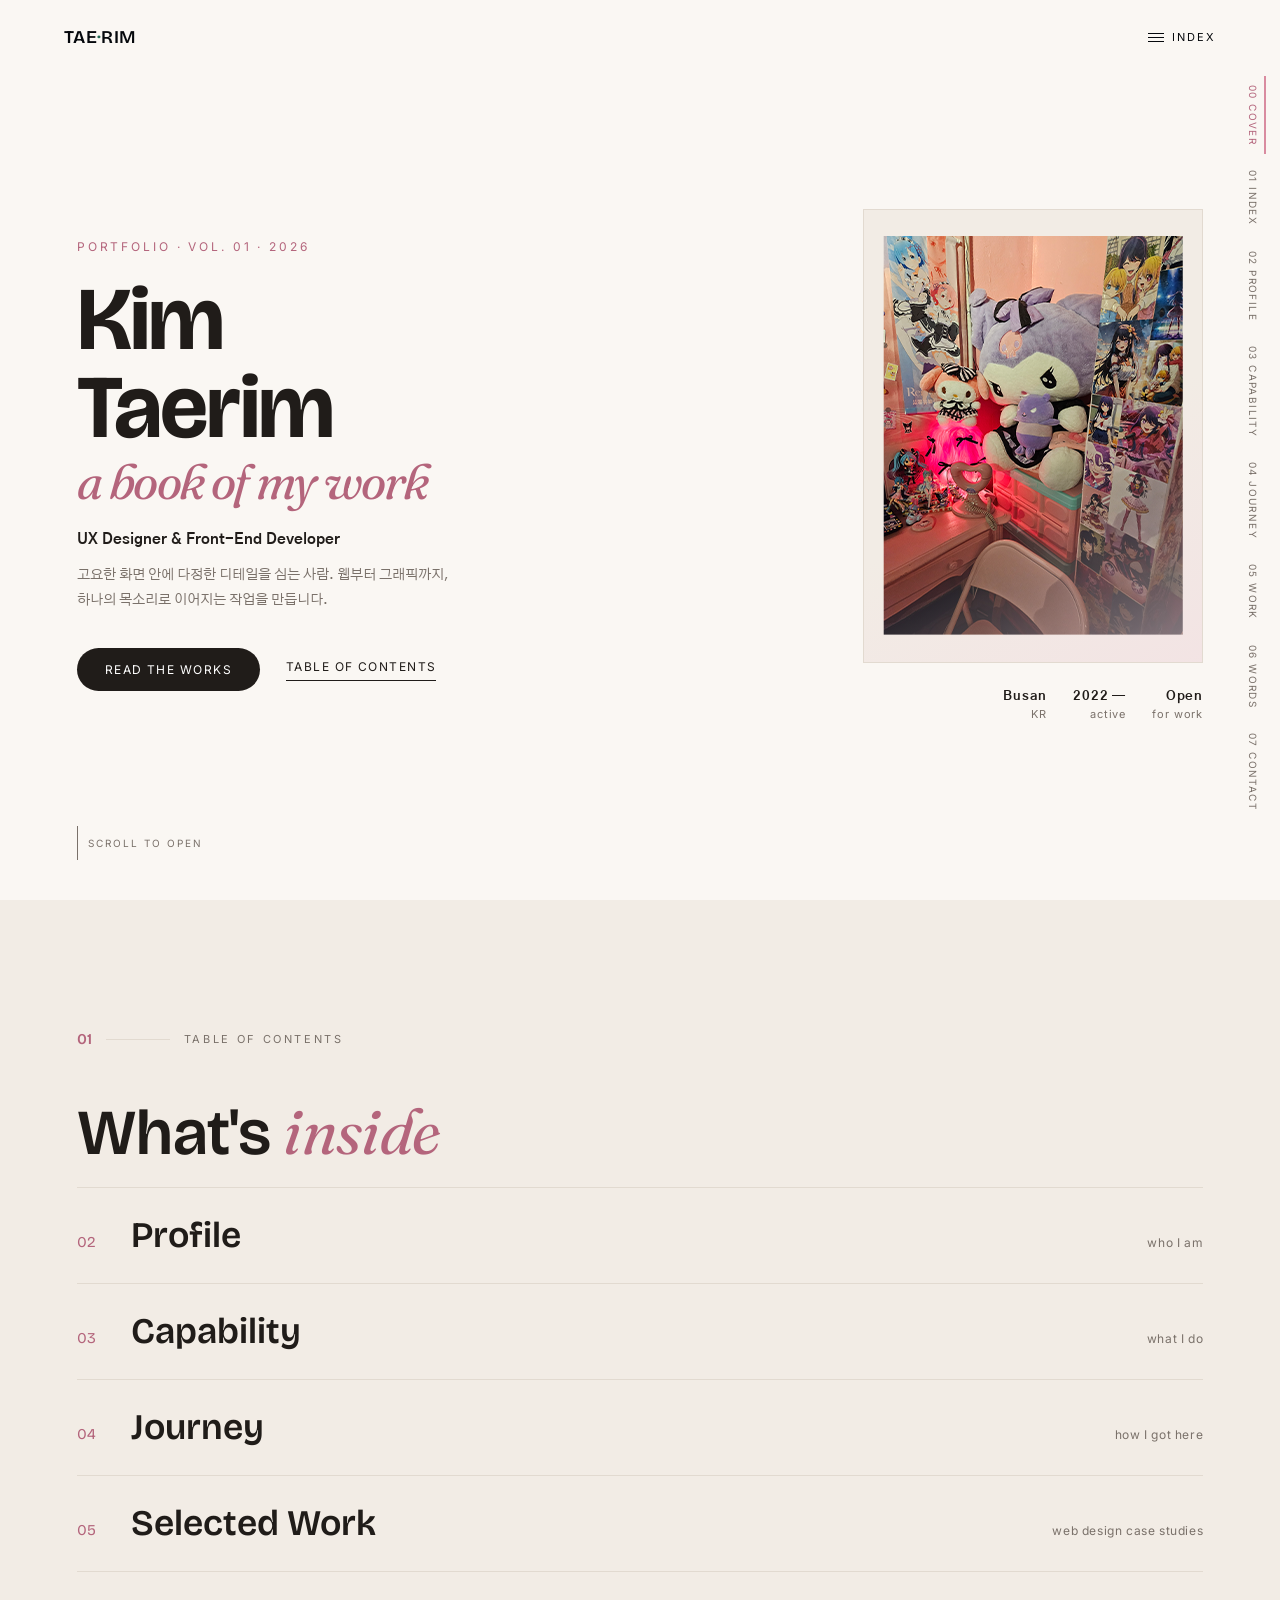
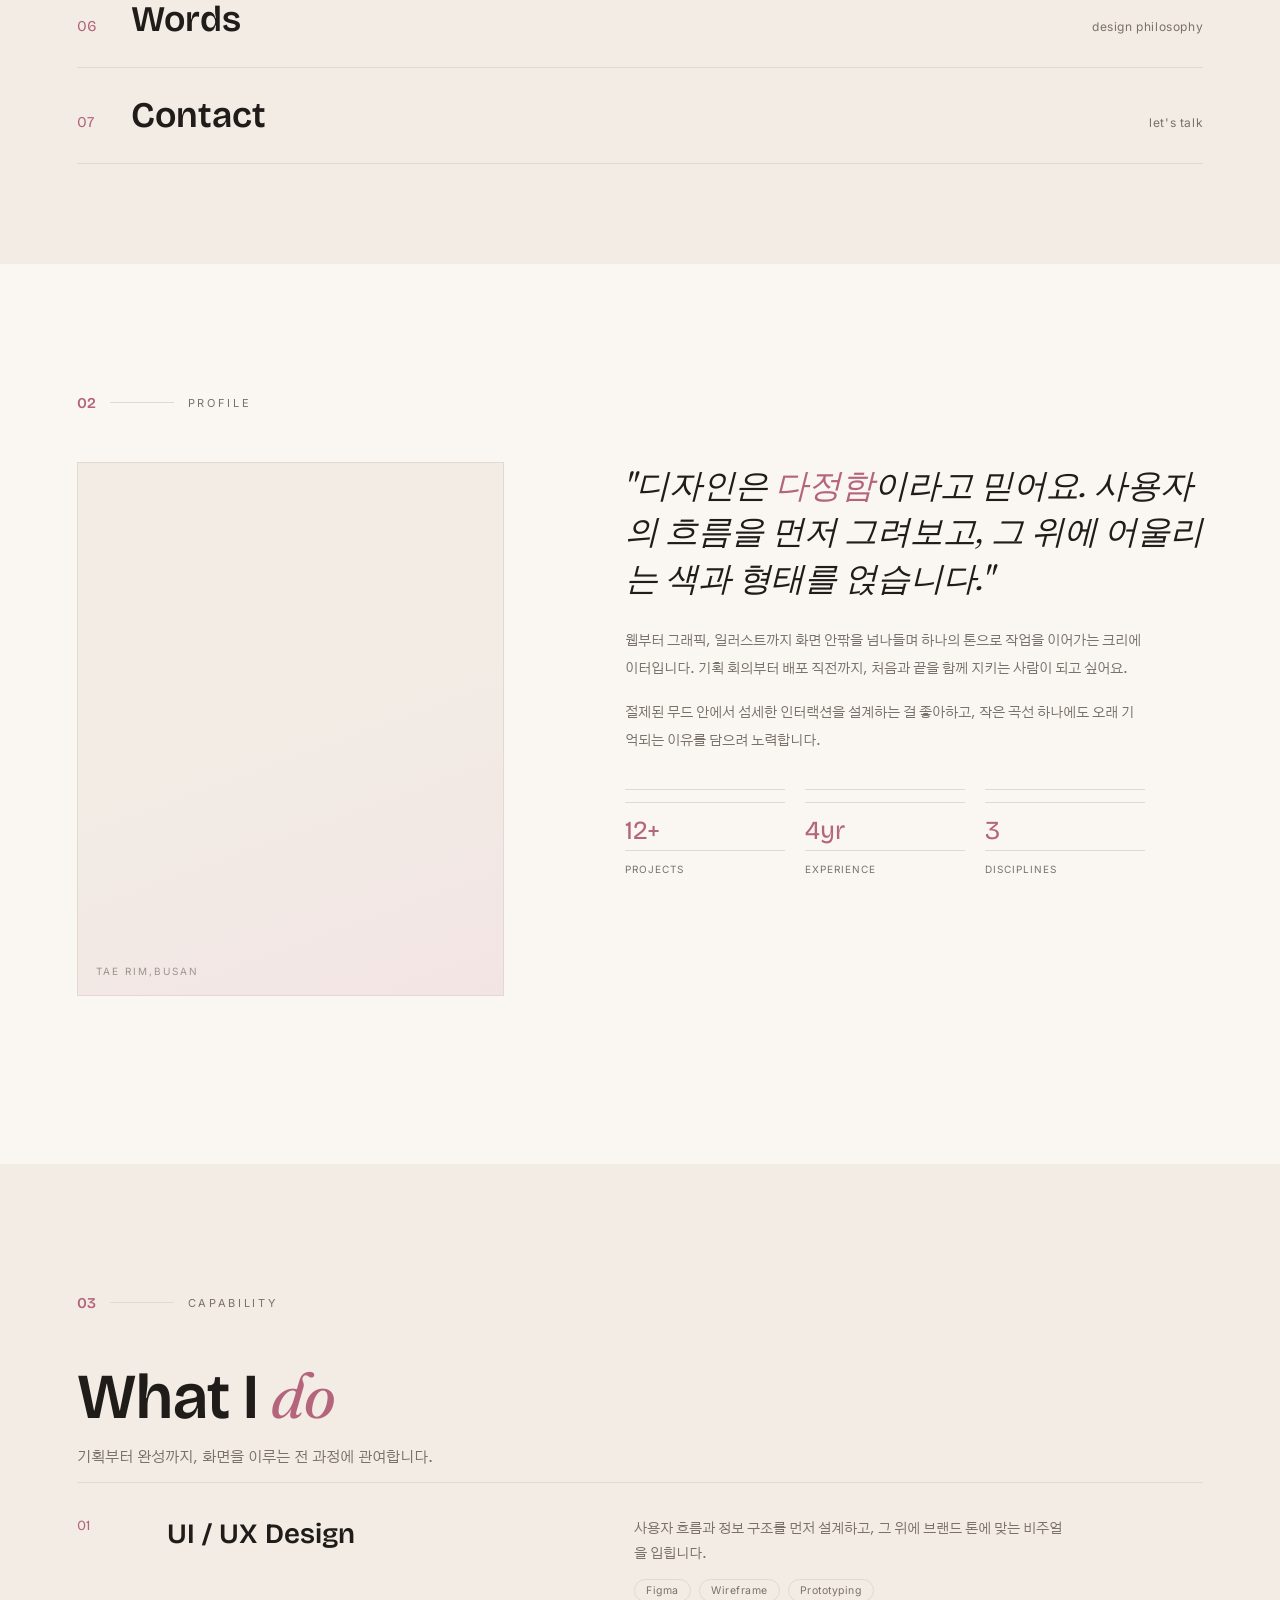
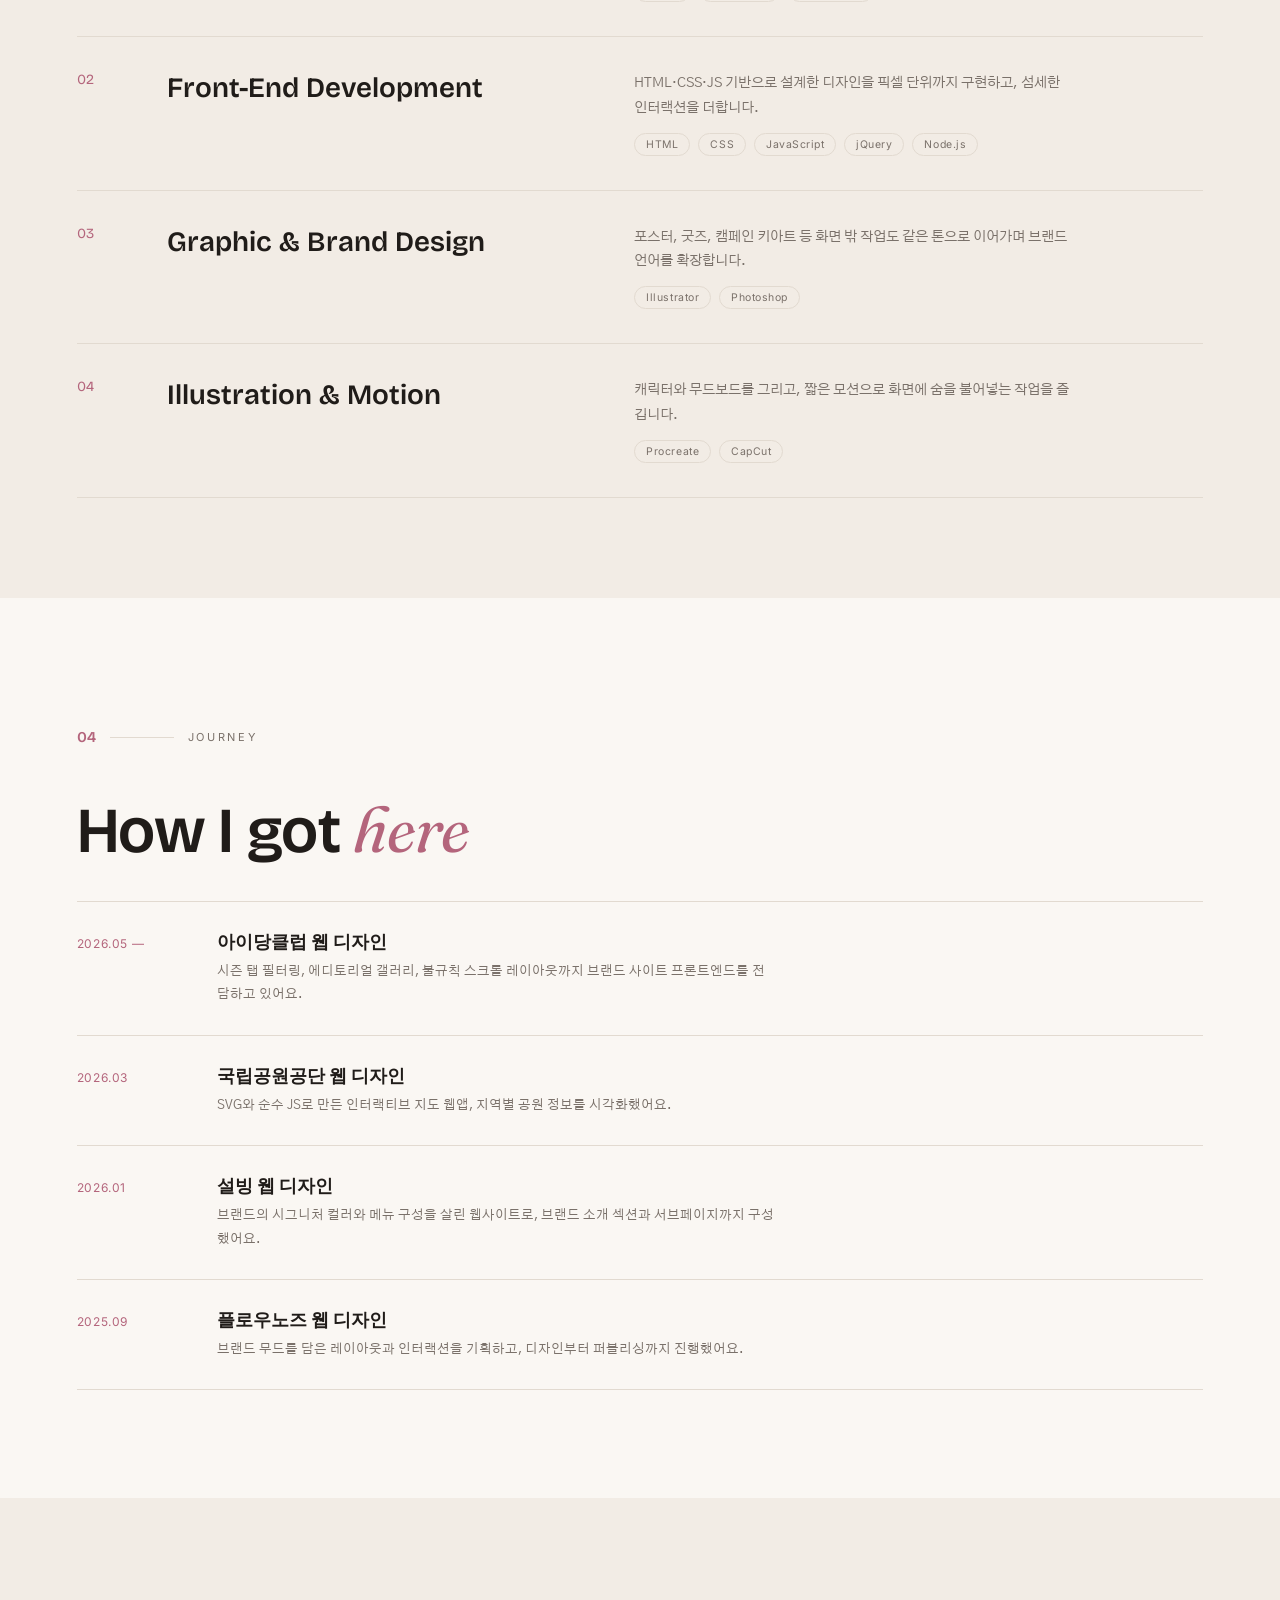
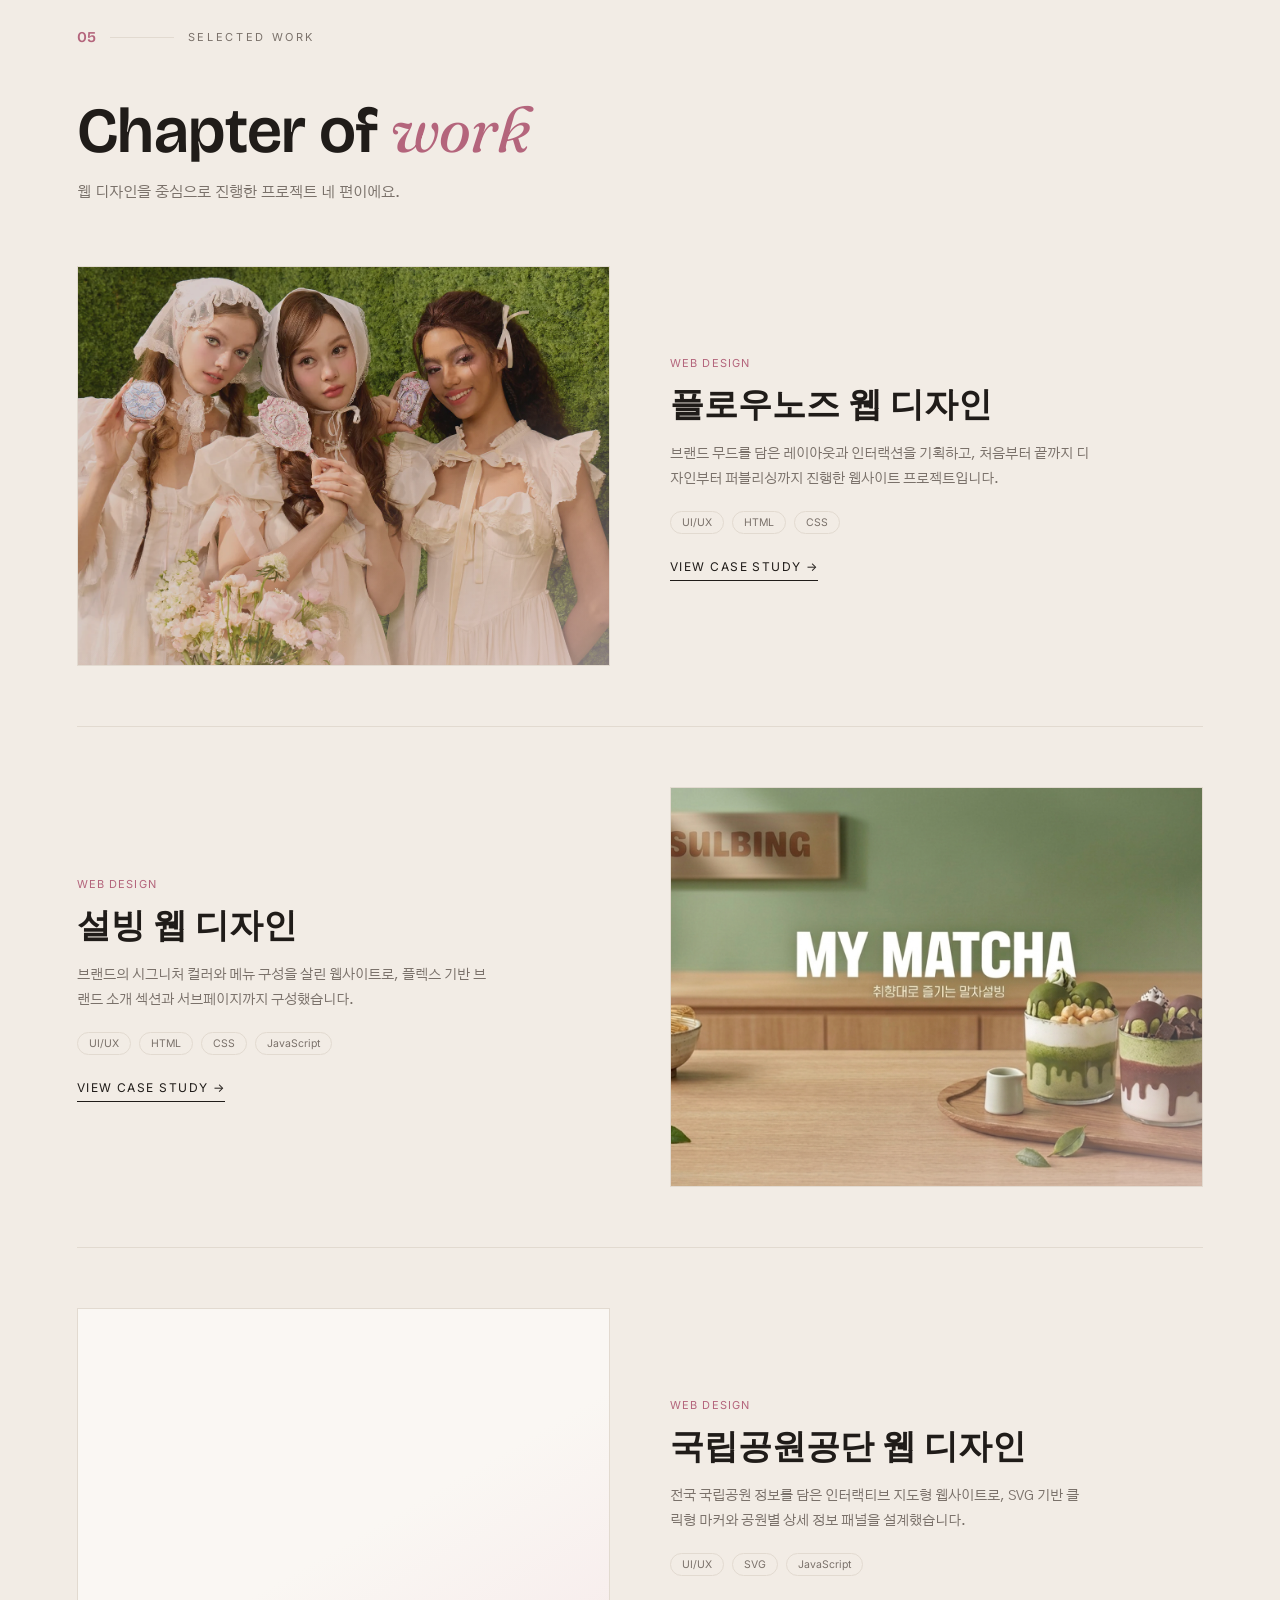
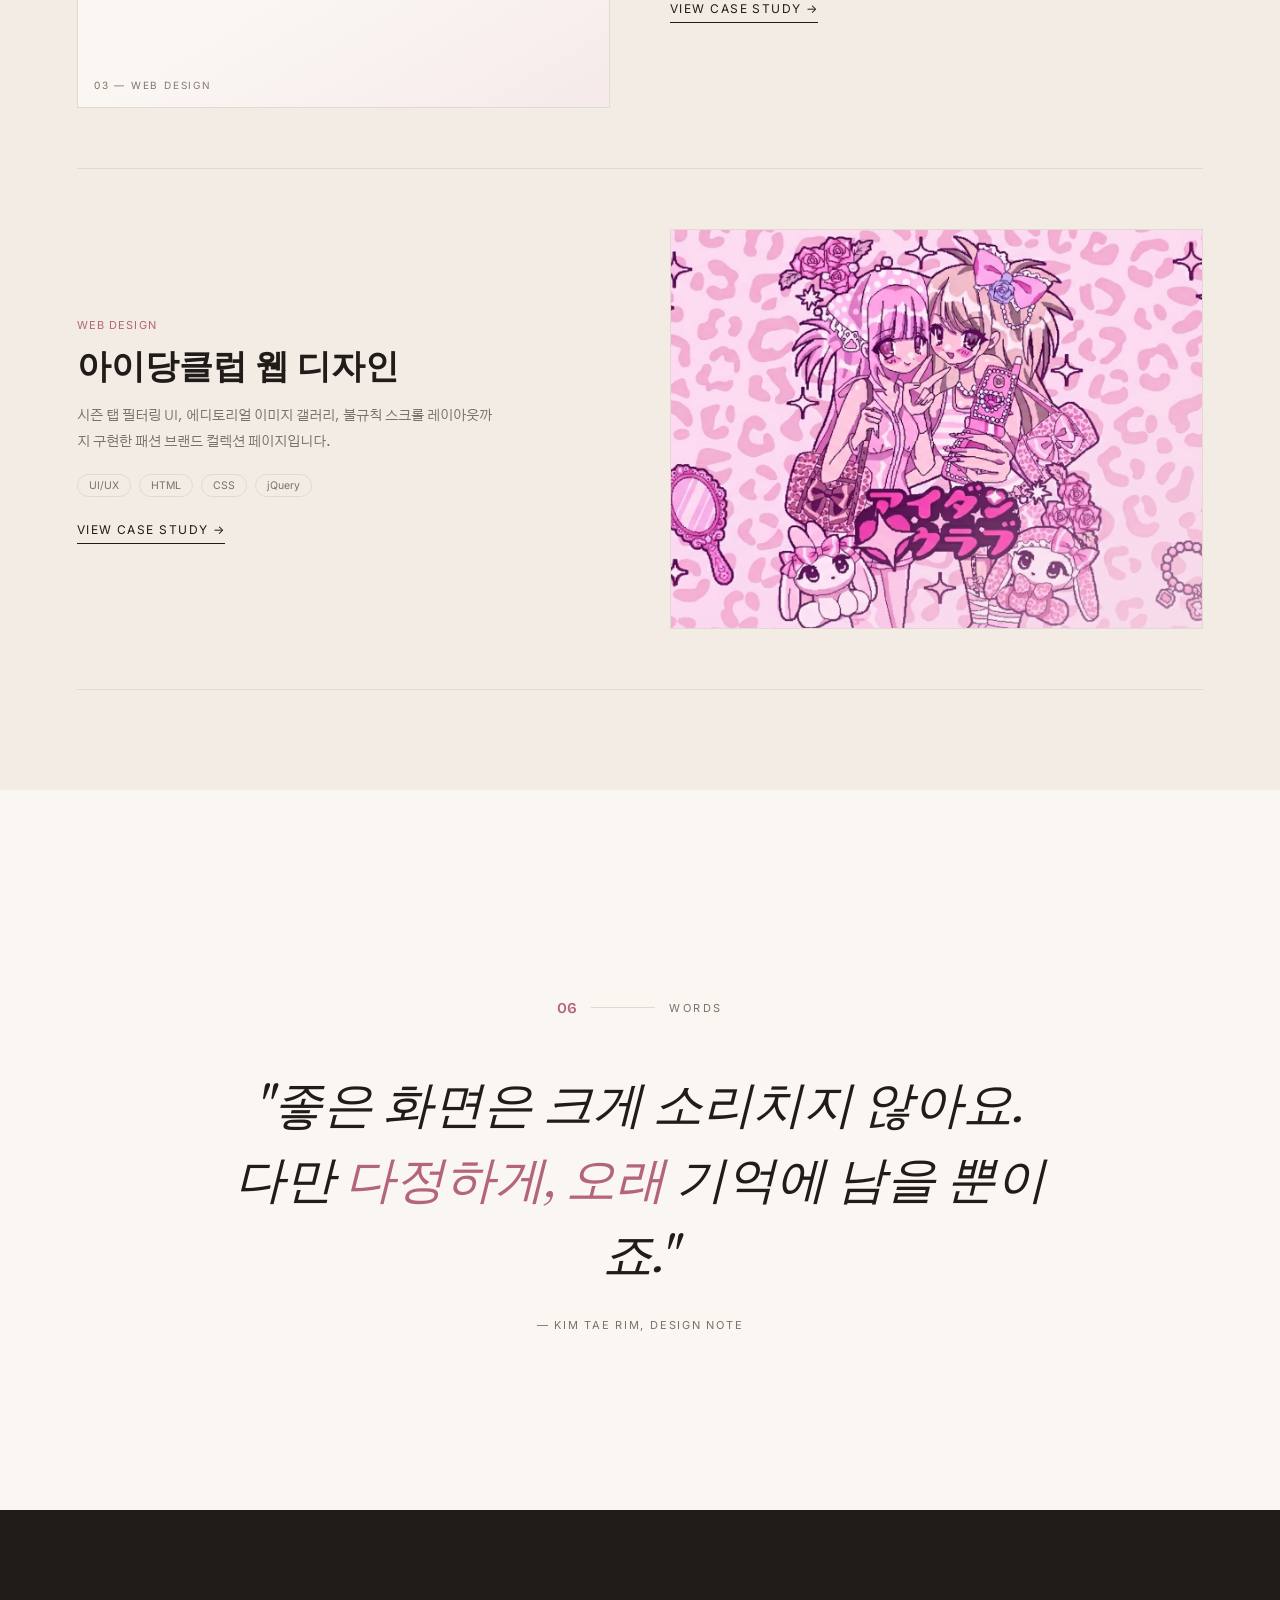
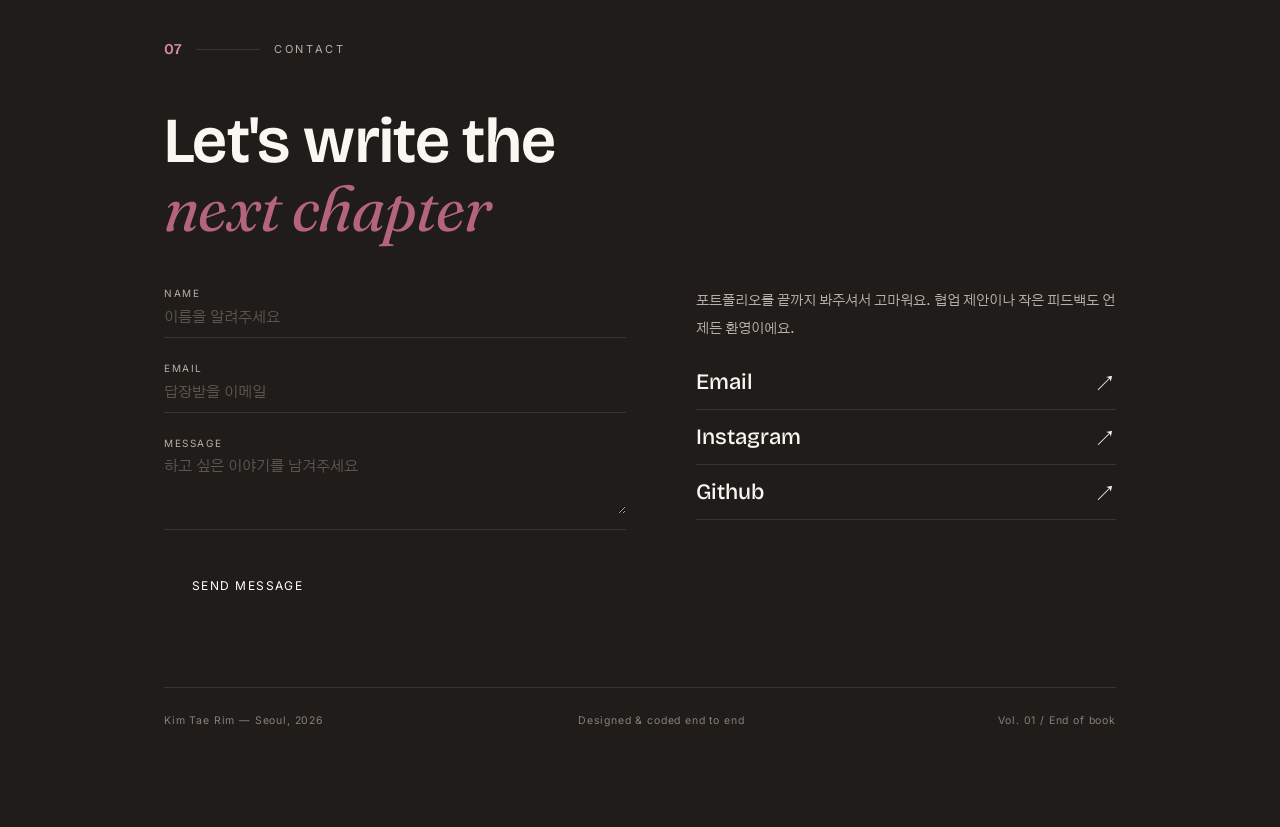
==== index.html @ dde575cf "Add files via upload" ====
<!DOCTYPE html>
<html lang="ko">
<head>
<meta charset="UTF-8">
<meta name="viewport" content="width=device-width, initial-scale=1.0">
<title>Kim Tae Rim — Portfolio</title>
<link rel="preconnect" href="https://fonts.googleapis.com">
<link rel="preconnect" href="https://fonts.gstatic.com" crossorigin>
<link href="https://fonts.googleapis.com/css2?family=Bricolage+Grotesque:opsz,wght@12..96,400;12..96,500;12..96,600;12..96,700&family=Fraunces:ital,wght@0,400;0,500;1,400;1,500&family=Gothic+A1:wght@400;500;700;800&family=Inter:wght@300;400;500;600&display=swap" rel="stylesheet">
<link rel="stylesheet" href="css/style.css">
</head>
<body>

<header>
  <div class="mark">TAE<span>·</span>RIM</div>
  <div class="menu-toggle"><span class="bars"><span></span><span></span><span></span></span>Index</div>
</header>

<ul id="rail">
  <li class="on"><a href="#cover">00 Cover</a></li>
  <li><a href="#toc">01 Index</a></li>
  <li><a href="#profile">02 Profile</a></li>
  <li><a href="#capabilities">03 Capability</a></li>
  <li><a href="#journey">04 Journey</a></li>
  <li><a href="#works">05 Work</a></li>
  <li><a href="#words">06 Words</a></li>
  <li><a href="#contact">07 Contact</a></li>
</ul>

<!-- COVER -->
<section id="cover">
  <div class="inner cover-grid">
    <div class="cover-left">
      <span class="kicker">Portfolio · Vol. 01 · 2026</span>
      <h1>Kim<br>Taerim<em>a book of my work</em></h1>
      <p class="role">UX Designer &amp; Front-End Developer</p>
      <p class="desc">고요한 화면 안에 다정한 디테일을 심는 사람. 웹부터 그래픽까지, 하나의 목소리로 이어지는 작업을 만듭니다.</p>
      <div class="cover-cta">
        <a class="btn solid" href="#works">Read the works</a>
        <a class="btn" href="#toc">Table of contents</a>
      </div>
    </div>
    <div class="spine"></div>
    <div class="cover-right">
      <div class="frame"><img src="./img/my.png" alt=""></div>
      <div class="cover-meta">
        <div><b>Busan</b>KR</div>
        <div><b>2022 —</b>active</div>
        <div><b>Open</b>for work</div>
      </div>
    </div>
  </div>
  <div class="scroll-cue"><div class="ln"></div>scroll to open</div>
</section>

<!-- TOC -->
<section id="toc">
  <div class="inner">
    <div class="chapter-label"><span class="num">01</span><span class="ln"></span><span class="txt">Table of Contents</span></div>
    <h2 class="big reveal">What's <em>inside</em></h2>
    <div class="toc-list">
      <div class="toc-row reveal" onclick="document.getElementById('profile').scrollIntoView()"><span class="tn">02</span><span class="tt">Profile</span><span class="ts">who I am</span></div>
      <div class="toc-row reveal" onclick="document.getElementById('capabilities').scrollIntoView()"><span class="tn">03</span><span class="tt">Capability</span><span class="ts">what I do</span></div>
      <div class="toc-row reveal" onclick="document.getElementById('journey').scrollIntoView()"><span class="tn">04</span><span class="tt">Journey</span><span class="ts">how I got here</span></div>
      <div class="toc-row reveal" onclick="document.getElementById('works').scrollIntoView()"><span class="tn">05</span><span class="tt">Selected Work</span><span class="ts">web design case studies</span></div>
      <div class="toc-row reveal" onclick="document.getElementById('words').scrollIntoView()"><span class="tn">06</span><span class="tt">Words</span><span class="ts">design philosophy</span></div>
      <div class="toc-row reveal" onclick="document.getElementById('contact').scrollIntoView()"><span class="tn">07</span><span class="tt">Contact</span><span class="ts">let's talk</span></div>
    </div>
  </div>
</section>

<!-- PROFILE -->
<section id="profile">
  <div class="inner">
    <div class="chapter-label"><span class="num">02</span><span class="ln"></span><span class="txt">Profile</span></div>
    <div class="profile-spread">
      <div class="profile-photo reveal-left"><span>Tae Rim,Busan</span></div>
      <div class="spine"></div>
      <div class="profile-text">
        <p class="pull reveal">"디자인은 <span>다정함</span>이라고 믿어요. 사용자의 흐름을 먼저 그려보고, 그 위에 어울리는 색과 형태를 얹습니다."</p>
        <p class="body reveal">웹부터 그래픽, 일러스트까지 화면 안팎을 넘나들며 하나의 톤으로 작업을 이어가는 크리에이터입니다. 기획 회의부터 배포 직전까지, 처음과 끝을 함께 지키는 사람이 되고 싶어요.</p>
        <p class="body reveal">절제된 무드 안에서 섬세한 인터랙션을 설계하는 걸 좋아하고, 작은 곡선 하나에도 오래 기억되는 이유를 담으려 노력합니다.</p>
        <div class="info-grid reveal">
          <div><div class="n">12+</div><div class="l">Projects</div></div>
          <div><div class="n">4yr</div><div class="l">Experience</div></div>
          <div><div class="n">3</div><div class="l">Disciplines</div></div>
        </div>
      </div>
    </div>
  </div>
</section>

<!-- CAPABILITIES -->
<section id="capabilities">
  <div class="inner">
    <div class="chapter-label"><span class="num">03</span><span class="ln"></span><span class="txt">Capability</span></div>
    <h2 class="big reveal">What I <em>do</em></h2>
    <p class="lede reveal" style="margin-top:14px;">기획부터 완성까지, 화면을 이루는 전 과정에 관여합니다.</p>
    <div class="cap-list">
      <div class="cap-row reveal">
        <span class="cn">01</span>
        <h4>UI / UX Design</h4>
        <div><p>사용자 흐름과 정보 구조를 먼저 설계하고, 그 위에 브랜드 톤에 맞는 비주얼을 입힙니다.</p>
        <div class="tools"><span>Figma</span><span>Wireframe</span><span>Prototyping</span></div></div>
      </div>
      <div class="cap-row reveal">
        <span class="cn">02</span>
        <h4>Front-End Development</h4>
        <div><p>HTML·CSS·JS 기반으로 설계한 디자인을 픽셀 단위까지 구현하고, 섬세한 인터랙션을 더합니다.</p>
        <div class="tools"><span>HTML</span><span>CSS</span><span>JavaScript</span><span>jQuery</span><span>Node.js</span></div></div>
      </div>
      <div class="cap-row reveal">
        <span class="cn">03</span>
        <h4>Graphic &amp; Brand Design</h4>
        <div><p>포스터, 굿즈, 캠페인 키아트 등 화면 밖 작업도 같은 톤으로 이어가며 브랜드 언어를 확장합니다.</p>
        <div class="tools"><span>Illustrator</span><span>Photoshop</span></div></div>
      </div>
      <div class="cap-row reveal">
        <span class="cn">04</span>
        <h4>Illustration &amp; Motion</h4>
        <div><p>캐릭터와 무드보드를 그리고, 짧은 모션으로 화면에 숨을 불어넣는 작업을 즐깁니다.</p>
        <div class="tools"><span>Procreate</span><span>CapCut</span></div></div>
      </div>
    </div>
  </div>
</section>

<!-- JOURNEY -->
<section id="journey">
  <div class="inner">
    <div class="chapter-label"><span class="num">04</span><span class="ln"></span><span class="txt">Journey</span></div>
    <h2 class="big reveal">How I got <em>here</em></h2>
    <div class="journey-list" style="margin-top:36px;">
      <div class="j-row reveal">
        <span class="jy">2026.05 —</span>
        <div><h5>아이당클럽 웹 디자인</h5><p>시즌 탭 필터링, 에디토리얼 갤러리, 불규칙 스크롤 레이아웃까지 브랜드 사이트 프론트엔드를 전담하고 있어요.</p></div>
      </div>
      <div class="j-row reveal">
        <span class="jy">2026.03</span>
        <div><h5>국립공원공단 웹 디자인</h5><p>SVG와 순수 JS로 만든 인터랙티브 지도 웹앱, 지역별 공원 정보를 시각화했어요.</p></div>
      </div>
      <div class="j-row reveal">
        <span class="jy">2026.01</span>
        <div><h5>설빙 웹 디자인</h5><p>브랜드의 시그니처 컬러와 메뉴 구성을 살린 웹사이트로, 브랜드 소개 섹션과 서브페이지까지 구성했어요.</p></div>
      </div>
      <div class="j-row reveal">
        <span class="jy">2025.09</span>
        <div><h5>플로우노즈 웹 디자인</h5><p>브랜드 무드를 담은 레이아웃과 인터랙션을 기획하고, 디자인부터 퍼블리싱까지 진행했어요.</p></div>
      </div>
    </div>
  </div>
</section>

<!-- WORKS -->
<section id="works">
  <div class="inner">
    <div class="chapter-label"><span class="num">05</span><span class="ln"></span><span class="txt">Selected Work</span></div>
    <h2 class="big reveal">Chapter of <em>work</em></h2>
    <p class="lede reveal" style="margin-top:14px;">웹 디자인을 중심으로 진행한 프로젝트 네 편이에요.</p>

    <div class="work-spread reveal" data-cat="web">
      <div class="w-visual"><img src="./img/flower.png" alt="플로우노즈 웹 디자인" style="width:100%;height:100%;object-fit:cover;display:block;"><div class="fold"></div></div>
      <div class="w-text">
        <span class="wy">Web Design</span>
        <h3>플로우노즈 웹 디자인</h3>
        <p>브랜드 무드를 담은 레이아웃과 인터랙션을 기획하고, 처음부터 끝까지 디자인부터 퍼블리싱까지 진행한 웹사이트 프로젝트입니다.</p>
        <div class="tagrow"><span>UI/UX</span><span>HTML</span><span>CSS</span></div>
        <a class="btn" href="#" onclick="return false;">View case study →</a>
      </div>
    </div>

    <div class="work-spread rev reveal" data-cat="web">
      <div class="w-visual"><img src="./img/sulbing.png" alt="설빙 웹 디자인" style="width:100%;height:100%;object-fit:cover;display:block;"><div class="fold"></div></div>
      <div class="w-text">
        <span class="wy">Web Design</span>
        <h3>설빙 웹 디자인</h3>
        <p>브랜드의 시그니처 컬러와 메뉴 구성을 살린 웹사이트로, 플렉스 기반 브랜드 소개 섹션과 서브페이지까지 구성했습니다.</p>
        <div class="tagrow"><span>UI/UX</span><span>HTML</span><span>CSS</span><span>JavaScript</span></div>
        <a class="btn" href="#" onclick="return false;">View case study →</a>
      </div>
    </div>

    <div class="work-spread reveal" data-cat="web">
      <div class="w-visual"><div class="fold"></div><span>03 — Web Design</span></div>
      <div class="w-text">
        <span class="wy">Web Design</span>
        <h3>국립공원공단 웹 디자인</h3>
        <p>전국 국립공원 정보를 담은 인터랙티브 지도형 웹사이트로, SVG 기반 클릭형 마커와 공원별 상세 정보 패널을 설계했습니다.</p>
        <div class="tagrow"><span>UI/UX</span><span>SVG</span><span>JavaScript</span></div>
        <a class="btn" href="#" onclick="return false;">View case study →</a>
      </div>
    </div>

    <div class="work-spread rev reveal" data-cat="web">
      <div class="w-visual"><img src="./img/idang.png" alt="아이당클럽 웹 디자인" style="width:100%;height:100%;object-fit:cover;display:block;"><div class="fold"></div></div>
      <div class="w-text">
        <span class="wy">Web Design</span>
        <h3>아이당클럽 웹 디자인</h3>
        <p>시즌 탭 필터링 UI, 에디토리얼 이미지 갤러리, 불규칙 스크롤 레이아웃까지 구현한 패션 브랜드 컬렉션 페이지입니다.</p>
        <div class="tagrow"><span>UI/UX</span><span>HTML</span><span>CSS</span><span>jQuery</span></div>
        <a class="btn" href="#" onclick="return false;">View case study →</a>
      </div>
    </div>
  </div>
</section>

<!-- WORDS -->
<section id="words">
  <div class="inner">
    <div class="chapter-label" style="justify-content:center;"><span class="num">06</span><span class="ln"></span><span class="txt">Words</span></div>
    <p class="quote reveal">"좋은 화면은 크게 소리치지 않아요.<br>다만 <span>다정하게, 오래</span> 기억에 남을 뿐이죠."</p>
    <p class="attrib reveal">— Kim Tae Rim, design note</p>
  </div>
</section>

<!-- CONTACT -->
<section id="contact">
  <div class="inner">
    <div class="chapter-label"><span class="num">07</span><span class="ln"></span><span class="txt">Contact</span></div>
    <h2 class="big reveal">Let's write the<br><em>next chapter</em></h2>
    <div class="contact-grid">
      <div class="contact-form reveal">
        <div class="field"><label>Name</label><input type="text" placeholder="이름을 알려주세요"></div>
        <div class="field"><label>Email</label><input type="email" placeholder="답장받을 이메일"></div>
        <div class="field"><label>Message</label><textarea rows="3" placeholder="하고 싶은 이야기를 남겨주세요"></textarea></div>
        <a class="btn solid" href="#" onclick="return false;" style="margin-top:10px;">Send message</a>
      </div>
      <div class="contact-side reveal">
        <p>포트폴리오를 끝까지 봐주셔서 고마워요. 협업 제안이나 작은 피드백도 언제든 환영이에요.</p>
        <div class="contact-links">
          <a href="mailto:hello@ksj.com">Email <span>↗</span></a>
          <a href="#" onclick="return false;">Instagram <span>↗</span></a>
          <a href="#" onclick="return false;">Github <span>↗</span></a>
        </div>
      </div>
    </div>
    <div class="colophon">
      <span>Kim Tae Rim — Seoul, 2026</span>
      <span>Designed &amp; coded end to end</span>
      <span>Vol. 01 / End of book</span>
    </div>
  </div>
</section>


<script src="js/script.js"></script>
</body>
</html>
---- css/style.css ----
:root{
    --bg:#FAF7F3;
    --page:#F2ECE5;
    --ink:#201C19;
    --ink-soft:#7A716A;
    --line:#E2DAD0;
    --rose:#D98CA0;
    --rose-deep:#B4657C;
    --rose-pale:#F3DEE3;
    --radius:4px;
    --font-display:'Bricolage Grotesque', sans-serif;
    --font-serif:'Fraunces', serif;
    --font-kr:'Gothic A1', sans-serif;
    --font-en:'Inter', sans-serif;
  }
  *{margin:0;padding:0;box-sizing:border-box;}
  html{scroll-behavior:smooth;}
  body{font-family:var(--font-kr); background:var(--bg); color:var(--ink); overflow-x:hidden;}
  ul,li{list-style:none;}
  a{text-decoration:none;color:inherit;}
  ::selection{background:var(--rose-pale); color:var(--rose-deep);}
  ::-webkit-scrollbar{width:7px;}
  ::-webkit-scrollbar-track{background:var(--bg);}
  ::-webkit-scrollbar-thumb{background:var(--rose); border-radius:10px;}

  /* --- header --- */
  header{
    position:fixed; top:0; left:0; width:100%; z-index:600;
    display:flex; align-items:center; justify-content:space-between;
    padding:26px 5%; mix-blend-mode:difference;
  }
  .mark{font-family:var(--font-display); font-weight:600; font-size:18px; color:#fff; letter-spacing:.02em;}
  .mark span{color:var(--rose);}
  .menu-toggle{
    font-family:var(--font-en); font-size:11px; letter-spacing:.18em; text-transform:uppercase; color:#fff;
    display:flex; align-items:center; gap:8px; cursor:pointer;
  }
  .menu-toggle .bars{display:flex; flex-direction:column; gap:3px;}
  .menu-toggle .bars span{width:16px; height:1px; background:#fff;}

  /* --- chapter rail --- */
  #rail{
    position:fixed; right:0; top:0; height:100vh; z-index:550;
    display:flex; flex-direction:column; align-items:center; justify-content:center; gap:2px;
    padding-right:14px;
  }
  #rail a{
    writing-mode:vertical-rl; font-family:var(--font-en); font-size:10px; letter-spacing:.14em;
    text-transform:uppercase; color:var(--ink-soft); padding:9px 5px; border-right:2px solid transparent;
    transition:.3s;
  }
  #rail li.on a{color:var(--rose-deep); border-right-color:var(--rose);}
  #rail a:hover{color:var(--rose-deep);}

  @media(max-width:900px){ #rail{display:none;} header{mix-blend-mode:normal; background:var(--bg); border-bottom:1px solid var(--line);} .mark{color:var(--ink);} .menu-toggle{color:var(--ink);} .menu-toggle .bars span{background:var(--ink);} }

  /* --- section shell --- */
  section{position:relative; width:100%; min-height:100vh; padding:130px 6% 100px;}
  .inner{max-width:1240px; margin:0 auto; position:relative;}
  .chapter-label{
    display:flex; align-items:center; gap:14px; margin-bottom:50px;
  }
  .chapter-label .num{font-family:var(--font-display); font-size:15px; color:var(--rose-deep); font-weight:600;}
  .chapter-label .ln{flex:1; max-width:64px; height:1px; background:var(--line);}
  .chapter-label .txt{font-family:var(--font-en); font-size:11px; letter-spacing:.24em; text-transform:uppercase; color:var(--ink-soft);}
  .pagefoot{
    position:absolute; bottom:36px; left:0; width:100%; text-align:center;
    font-family:var(--font-en); font-size:10px; letter-spacing:.3em; color:var(--ink-soft); text-transform:uppercase;
  }

  h2.big{font-family:var(--font-display); font-weight:600; font-size:clamp(38px,5vw,68px); line-height:1.04; letter-spacing:-.01em;}
  h2.big em{font-family:var(--font-serif); font-style:italic; font-weight:400; color:var(--rose-deep);}
  p.lede{font-family:var(--font-kr); font-size:14.5px; line-height:1.9; color:var(--ink-soft); max-width:460px;}

  .btn{
    font-family:var(--font-en); font-size:12px; letter-spacing:.12em; text-transform:uppercase;
    display:inline-flex; align-items:center; gap:10px; padding-bottom:6px; border-bottom:1px solid var(--ink);
    transition:.3s;
  }
  .btn:hover{border-color:var(--rose); color:var(--rose-deep); gap:16px;}
  .btn.solid{
    border:none; background:var(--ink); color:#fff; padding:14px 28px; border-radius:100px;
  }
  .btn.solid:hover{background:var(--rose-deep); color:#fff; gap:10px;}

  .reveal{opacity:0; transform:translateY(30px); transition:opacity .9s cubic-bezier(.2,.7,.2,1), transform .9s cubic-bezier(.2,.7,.2,1);}
  .reveal.show{opacity:1; transform:translateY(0);}
  .reveal-left{opacity:0; transform:translateX(-24px);}
  .reveal-left.show{opacity:1; transform:translateX(0); transition:opacity .9s ease, transform .9s ease;}

  /* --- COVER --- */
  #cover{display:flex; align-items:center; background:var(--bg);}
  .cover-grid{display:grid; grid-template-columns:1fr 1px 1fr; gap:60px; align-items:center; width:100%;}
  .spine{height:70%; background:var(--line); justify-self:center; align-self:center;}
  .cover-left{padding-right:20px;}
  .cover-left .kicker{font-family:var(--font-en); font-size:12px; letter-spacing:.24em; text-transform:uppercase; color:var(--rose-deep); margin-bottom:22px; display:block;}
  .cover-left h1{font-family:var(--font-display); font-weight:700; font-size:clamp(52px,7vw,104px); line-height:.98; letter-spacing:-.02em;}
  .cover-left h1 em{font-family:var(--font-serif); font-style:italic; font-weight:400; color:var(--rose-deep); display:block; font-size:.55em; margin-top:6px;}
  .cover-left .role{font-family:var(--font-kr); font-weight:700; font-size:15px; margin-top:24px; color:var(--ink);}
  .cover-left .desc{margin-top:14px; font-size:13.5px; line-height:1.9; color:var(--ink-soft); max-width:380px;}
  .cover-cta{margin-top:34px; display:flex; align-items:center; gap:26px;}

  .cover-right{display:flex; flex-direction:column; gap:26px; align-items:flex-end; text-align:right;}
  .cover-right .frame{
    width:100%; max-width:340px; aspect-ratio:3/4; background:var(--page); border:1px solid var(--line);
    display:flex; align-items:center; justify-content:center; position:relative; overflow:hidden;
  }
  .cover-right .frame::before{content:''; position:absolute; inset:0; background:linear-gradient(150deg, transparent 55%, var(--rose-pale) 130%);}
  .cover-right .frame span{font-family:var(--font-serif); font-style:italic; font-size:20px; color:var(--ink-soft); position:relative;}
  .cover-meta{display:flex; gap:26px; font-family:var(--font-en); font-size:11px; letter-spacing:.08em; color:var(--ink-soft);}
  .cover-meta b{color:var(--ink); display:block; font-family:var(--font-kr); font-size:13px; margin-bottom:2px;}
  .scroll-cue{position:absolute; left:6%; bottom:40px; display:flex; align-items:center; gap:10px; font-family:var(--font-en); font-size:10px; letter-spacing:.2em; text-transform:uppercase; color:var(--ink-soft);}
  .scroll-cue .ln{width:1px; height:34px; background:var(--ink-soft); animation:pulse 2s infinite;}
  @keyframes pulse{0%,100%{opacity:.3;} 50%{opacity:1;}}

  /* --- INDEX / TOC --- */
  #toc{background:var(--page);}
  .toc-list{margin-top:20px;}
  .toc-row{
    display:flex; align-items:baseline; gap:18px; padding:26px 0; border-bottom:1px solid var(--line);
    cursor:pointer; transition:.3s;
  }
  .toc-row:first-child{border-top:1px solid var(--line);}
  .toc-row .tn{font-family:var(--font-display); font-size:15px; color:var(--rose-deep); width:36px; flex:none;}
  .toc-row .tt{font-family:var(--font-display); font-weight:600; font-size:clamp(22px,3vw,36px); flex:1; transition:.3s;}
  .toc-row .ts{font-family:var(--font-en); font-size:12px; color:var(--ink-soft); letter-spacing:.05em;}
  .toc-row:hover .tt{color:var(--rose-deep); transform:translateX(10px);}
  .toc-row:hover{border-color:var(--rose);}

  /* --- PROFILE --- */
  #profile{background:var(--bg);}
  .profile-spread{display:grid; grid-template-columns:0.85fr 1px 1.15fr; gap:60px; align-items:start;}
  .profile-photo{
    aspect-ratio:4/5; background:var(--page); border:1px solid var(--line); position:relative; overflow:hidden;
  }
  .profile-photo::after{content:''; position:absolute; inset:0; background:linear-gradient(160deg, transparent 50%, var(--rose-pale) 140%);}
  .profile-photo span{position:absolute; bottom:18px; left:18px; font-family:var(--font-en); font-size:10px; letter-spacing:.2em; text-transform:uppercase; color:var(--ink-soft);}
  .profile-text .pull{font-family:var(--font-serif); font-style:italic; font-size:clamp(24px,2.6vw,34px); line-height:1.4; color:var(--ink); margin-bottom:26px;}
  .profile-text .pull span{color:var(--rose-deep);}
  .profile-text p.body{font-size:14px; line-height:2; color:var(--ink-soft); margin-bottom:16px; max-width:520px;}
  .info-grid{display:grid; grid-template-columns:repeat(3,1fr); gap:20px; margin-top:34px; max-width:520px;}
  .info-grid div{border-top:1px solid var(--line); padding-top:12px;}
  .info-grid .n{font-family:var(--font-display); font-size:26px; color:var(--rose-deep);}
  .info-grid .l{font-family:var(--font-en); font-size:10px; letter-spacing:.1em; text-transform:uppercase; color:var(--ink-soft); margin-top:4px;}

  /* --- CAPABILITIES --- */
  #capabilities{background:var(--page);}
  .cap-list{margin-top:10px;}
  .cap-row{
    display:grid; grid-template-columns:60px 1fr 1.3fr; gap:30px; padding:34px 0; border-bottom:1px solid var(--line);
    align-items:start;
  }
  .cap-row:first-child{border-top:1px solid var(--line);}
  .cap-row .cn{font-family:var(--font-display); font-size:14px; color:var(--rose-deep);}
  .cap-row h4{font-family:var(--font-display); font-weight:600; font-size:clamp(20px,2.4vw,28px);}
  .cap-row p{font-size:13.5px; line-height:1.85; color:var(--ink-soft); max-width:440px;}
  .cap-row .tools{display:flex; flex-wrap:wrap; gap:8px; margin-top:12px;}
  .cap-row .tools span{font-family:var(--font-en); font-size:10.5px; letter-spacing:.05em; color:var(--ink-soft); border:1px solid var(--line); border-radius:100px; padding:4px 11px;}

  /* --- JOURNEY --- */
  #journey{background:var(--bg);}
  .journey-list{margin-top:10px; position:relative;}
  .j-row{display:grid; grid-template-columns:110px 1fr; gap:30px; padding:28px 0; border-bottom:1px solid var(--line); align-items:baseline;}
  .j-row:first-child{border-top:1px solid var(--line);}
  .j-row .jy{font-family:var(--font-en); font-size:12px; letter-spacing:.05em; color:var(--rose-deep);}
  .j-row h5{font-family:var(--font-display); font-weight:600; font-size:18px; margin-bottom:6px;}
  .j-row p{font-size:13px; line-height:1.8; color:var(--ink-soft); max-width:560px;}

  /* --- WORKS --- */
  #works{background:var(--page);}
  .filter-row{display:flex; gap:26px; margin:6px 0 50px; flex-wrap:wrap;}
  .filter-row button{
    font-family:var(--font-en); font-size:11.5px; letter-spacing:.14em; text-transform:uppercase; color:var(--ink-soft);
    background:none; border:none; cursor:pointer; padding-bottom:6px; border-bottom:1px solid transparent; transition:.25s;
  }
  .filter-row button.active, .filter-row button:hover{color:var(--ink); border-color:var(--rose);}

  .work-spread{display:grid; grid-template-columns:1fr 1fr; gap:60px; align-items:center; padding:60px 0; border-bottom:1px solid var(--line);}
  .work-spread:first-of-type{border-top:1px solid var(--line);}
  .work-spread.rev .w-visual{order:2;}
  .work-spread.rev .w-text{order:1;}
  .w-visual{position:relative; aspect-ratio:4/3; background:var(--bg); border:1px solid var(--line); overflow:hidden;}
  .w-visual::after{content:''; position:absolute; inset:0; background:linear-gradient(150deg, transparent 55%, var(--rose-pale) 140%); transition:.4s;}
  .w-visual .fold{position:absolute; top:0; right:0; width:0; height:0; border-style:solid; border-width:0 0 0 0; border-color:transparent transparent var(--rose) transparent; transition:.35s;}
  .work-spread:hover .fold{border-width:0 34px 34px 0;}
  .w-visual span{position:absolute; bottom:16px; left:16px; font-family:var(--font-en); font-size:10px; letter-spacing:.18em; text-transform:uppercase; color:var(--ink-soft);}
  .w-text .wy{font-family:var(--font-en); font-size:11px; letter-spacing:.1em; color:var(--rose-deep); text-transform:uppercase;}
  .w-text h3{font-family:var(--font-display); font-weight:600; font-size:clamp(24px,2.8vw,34px); margin:10px 0 14px;}
  .w-text p{font-size:13.5px; line-height:1.9; color:var(--ink-soft); max-width:420px; margin-bottom:18px;}
  .w-text .tagrow{display:flex; flex-wrap:wrap; gap:8px; margin-bottom:22px;}
  .w-text .tagrow span{font-family:var(--font-en); font-size:10.5px; color:var(--ink-soft); border:1px solid var(--line); border-radius:100px; padding:4px 11px;}
  .work-spread[data-cat]{transition:.5s;}
  .work-spread.hidden{display:none;}

  /* --- WORDS / PHILOSOPHY --- */
  #words{background:var(--bg); display:flex; align-items:center; justify-content:center; text-align:center; min-height:80vh;}
  #words .quote{font-family:var(--font-serif); font-style:italic; font-size:clamp(28px,4vw,50px); line-height:1.5; max-width:820px; color:var(--ink);}
  #words .quote span{color:var(--rose-deep);}
  #words .attrib{margin-top:26px; font-family:var(--font-en); font-size:11px; letter-spacing:.16em; text-transform:uppercase; color:var(--ink-soft);}

  /* --- CONTACT --- */
  #contact{background:var(--ink); color:var(--bg); min-height:90vh; display:flex; flex-direction:column; justify-content:center;}
  #contact .chapter-label .txt{color:#B8AFA8;}
  #contact .chapter-label .ln{background:#3A342F;}
  #contact .chapter-label .num{color:var(--rose);}
  #contact h2.big{color:var(--bg);}
  .contact-grid{display:grid; grid-template-columns:1.1fr 1fr; gap:70px; align-items:start; margin-top:44px;}
  .contact-form .field{margin-bottom:24px; border-bottom:1px solid #3A342F; padding-bottom:10px;}
  .contact-form .field label{font-family:var(--font-en); font-size:10px; letter-spacing:.16em; text-transform:uppercase; color:#B8AFA8; display:block; margin-bottom:8px;}
  .contact-form input, .contact-form textarea{
    width:100%; background:transparent; border:none; color:var(--bg); font-family:var(--font-kr); font-size:15px;
  }
  .contact-form input::placeholder, .contact-form textarea::placeholder{color:#5C554F;}
  .contact-form input:focus, .contact-form textarea:focus{outline:none;}
  .contact-side p{font-size:14px; line-height:2; color:#B8AFA8; margin-bottom:26px; max-width:420px;}
  .contact-links{display:flex; flex-direction:column; gap:14px;}
  .contact-links a{font-family:var(--font-display); font-size:22px; font-weight:500; color:var(--bg); border-bottom:1px solid #3A342F; padding-bottom:10px; display:inline-flex; justify-content:space-between; transition:.3s;}
  .contact-links a:hover{color:var(--rose); border-color:var(--rose);}
  .colophon{
    margin-top:80px; padding-top:26px; border-top:1px solid #3A342F; display:flex; justify-content:space-between; flex-wrap:wrap; gap:10px;
    font-family:var(--font-en); font-size:10.5px; letter-spacing:.08em; color:#8A8178;
  }

  @media(max-width:900px){
    .cover-grid, .profile-spread, .work-spread, .contact-grid{grid-template-columns:1fr;}
    .spine{display:none;}
    .cover-right{align-items:flex-start; text-align:left;}
    .work-spread.rev .w-visual, .work-spread.rev .w-text{order:0;}
    .cap-row{grid-template-columns:1fr;}
    .info-grid{grid-template-columns:repeat(3,1fr);}
    section{padding:110px 6% 80px;}
  }
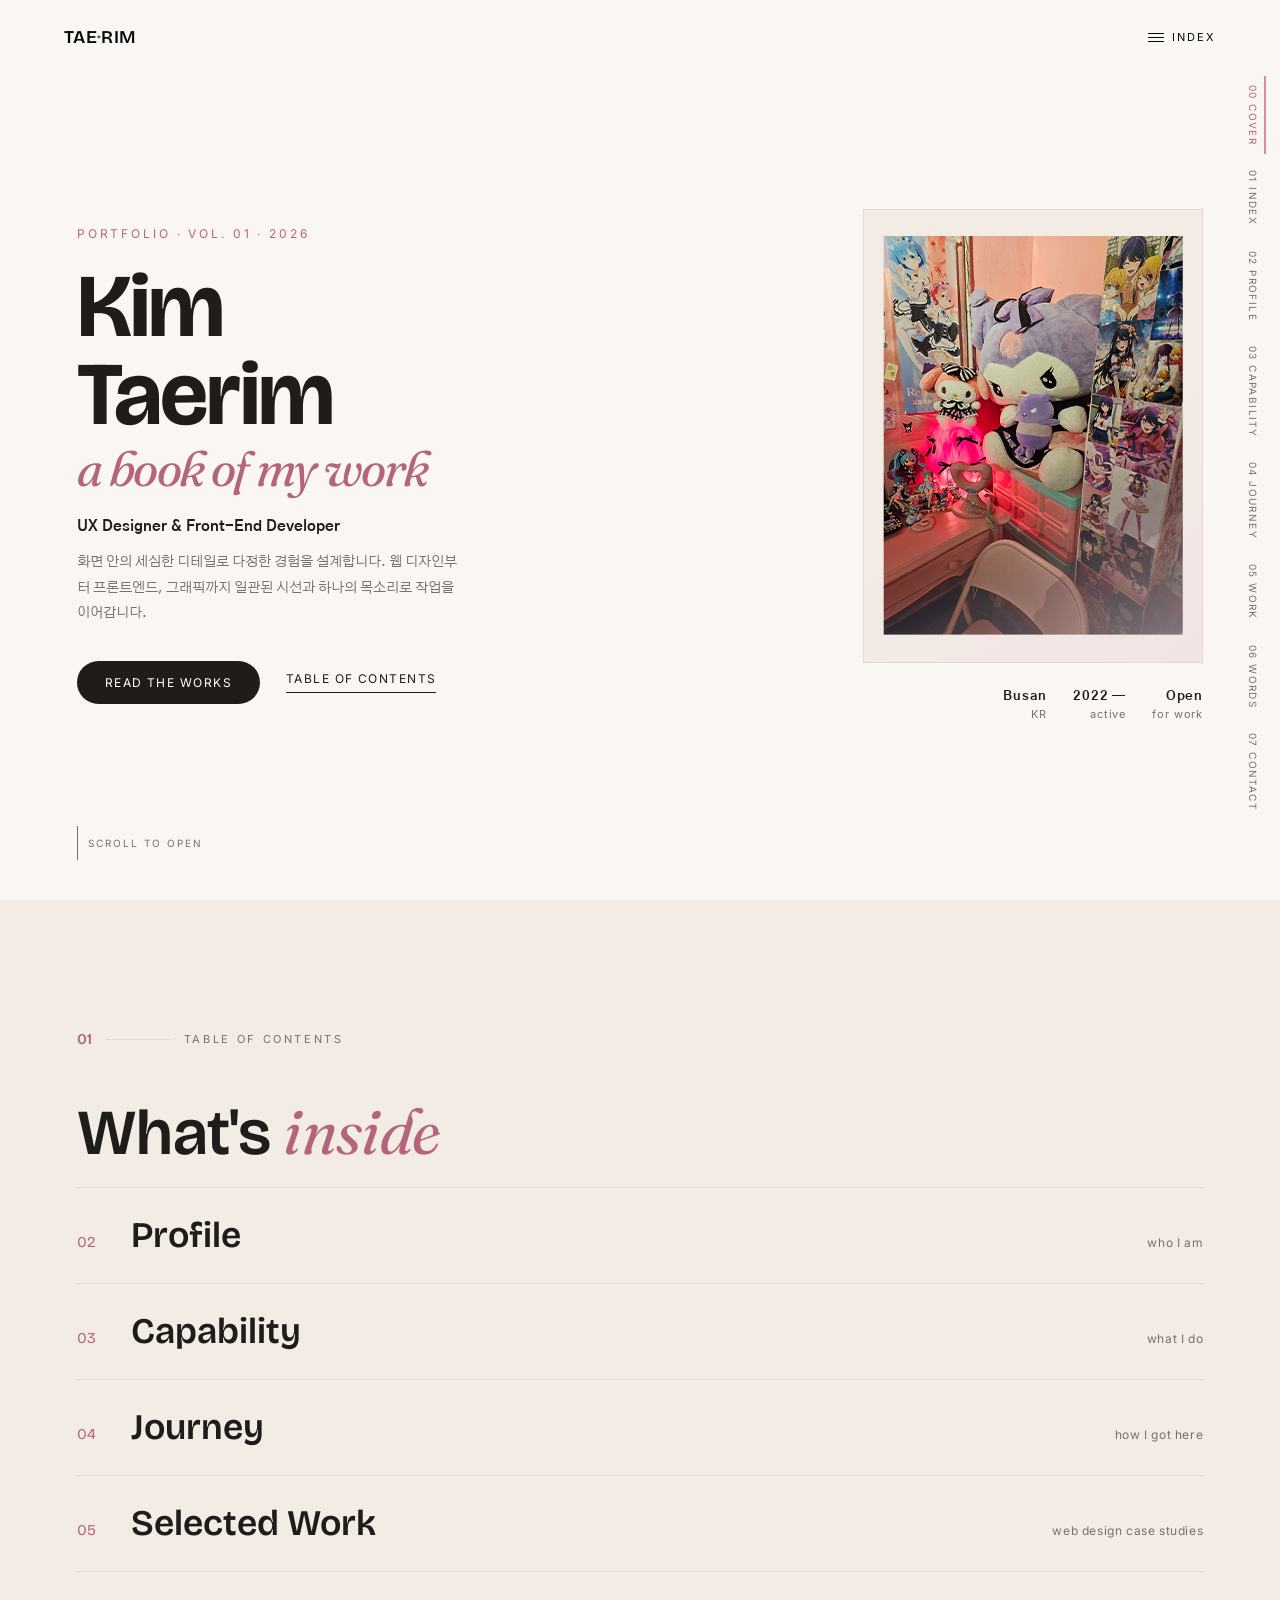
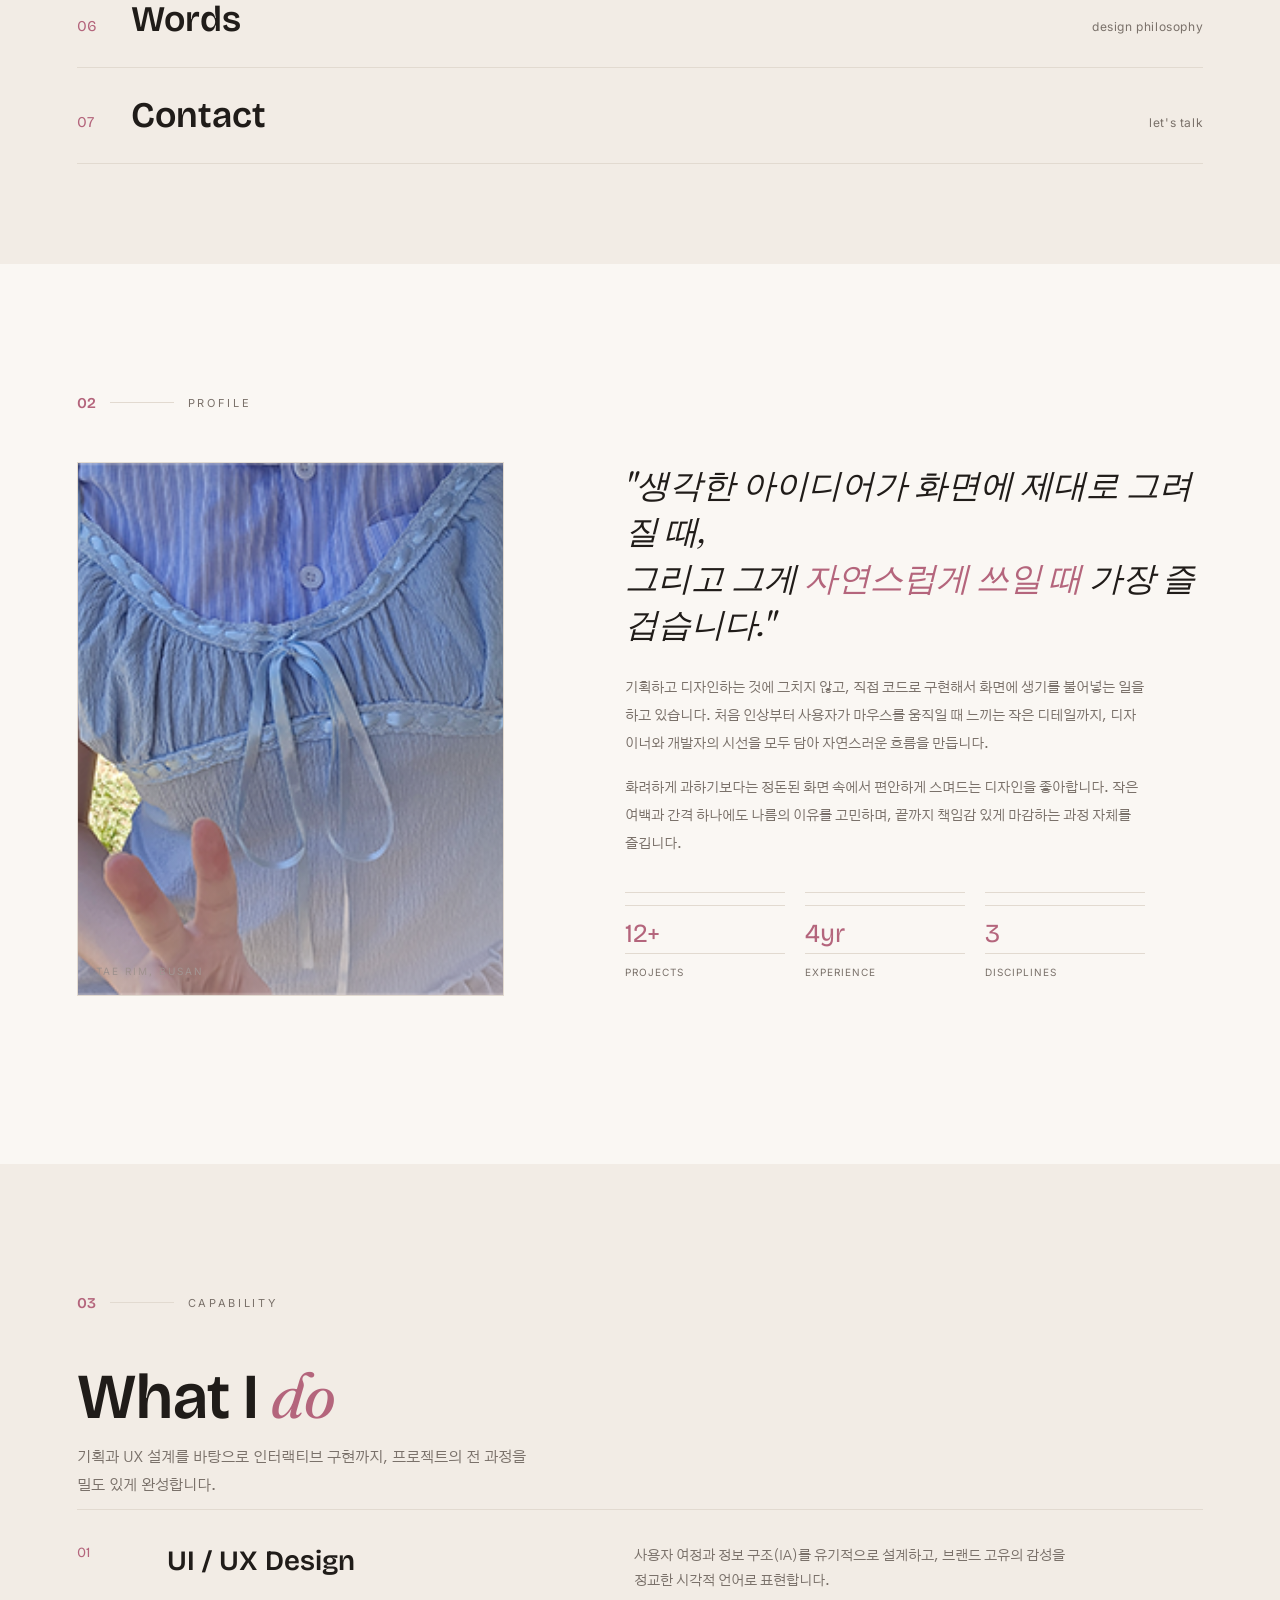
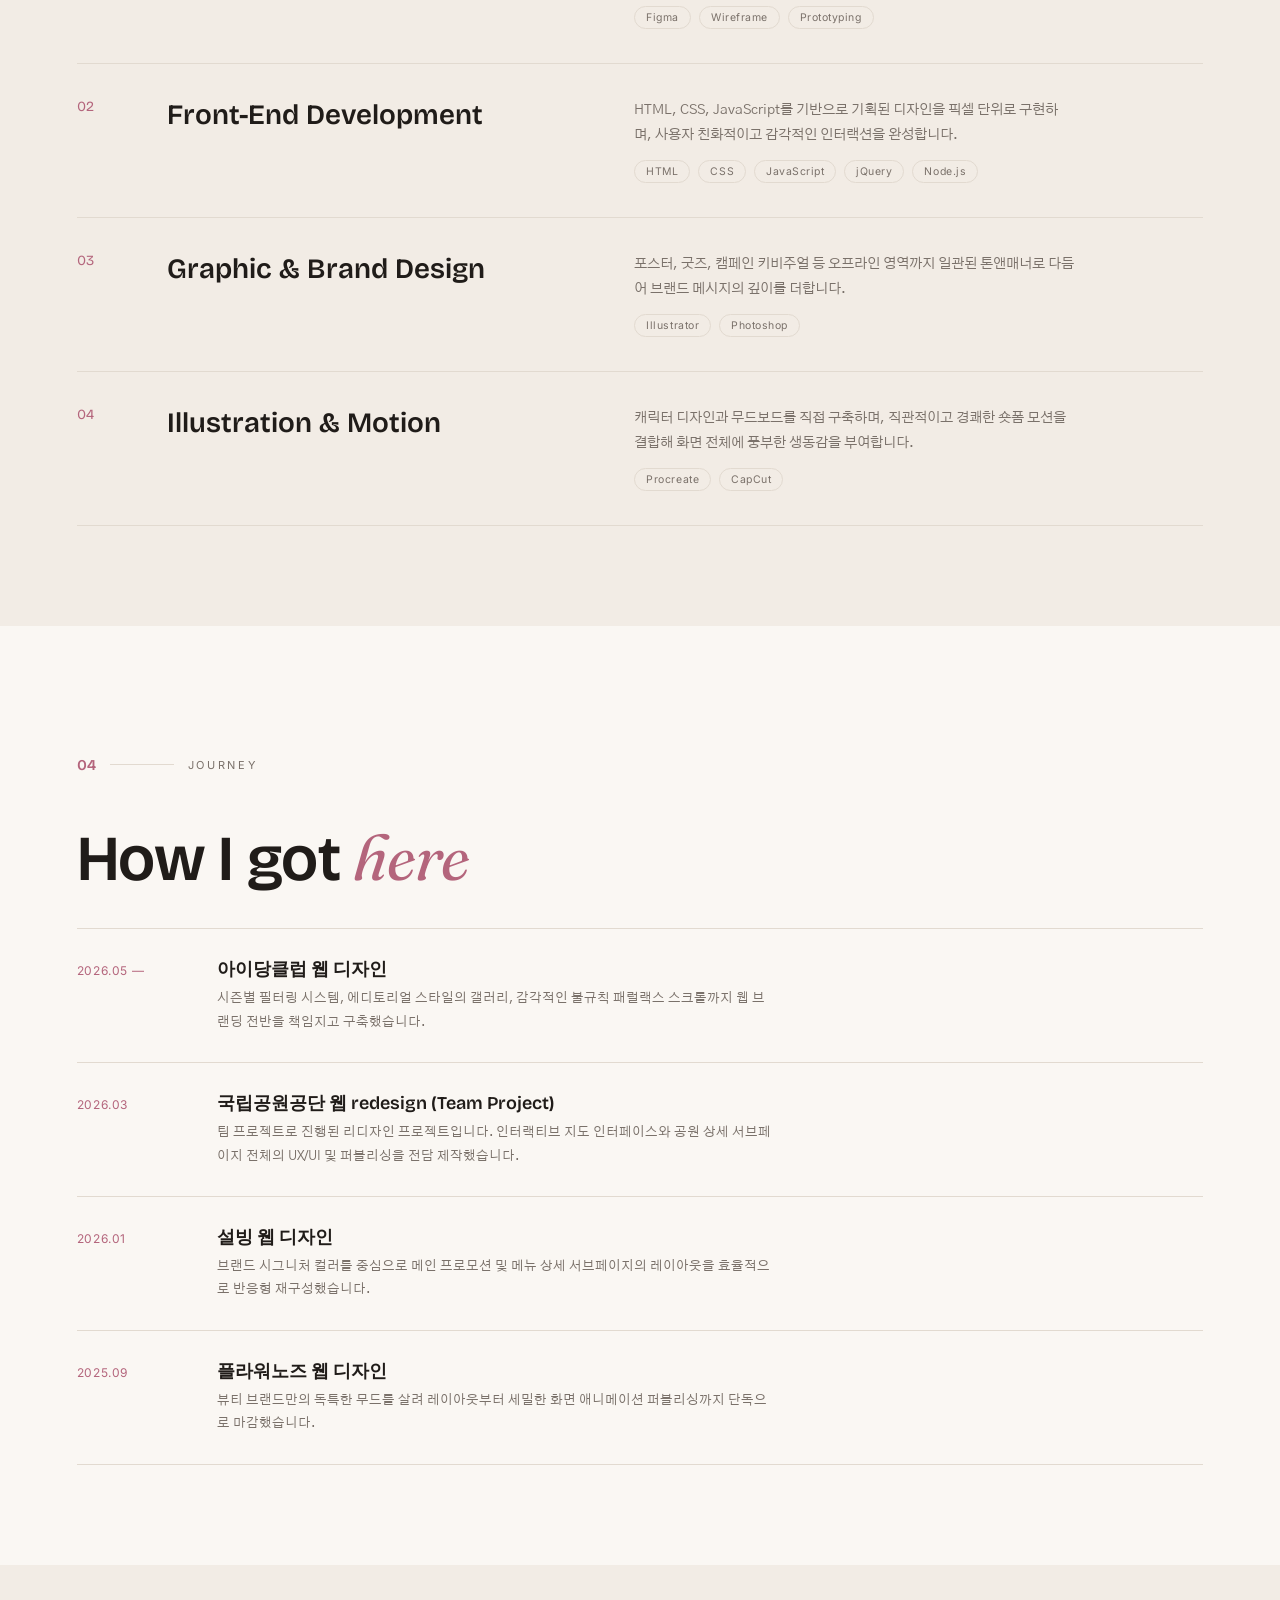
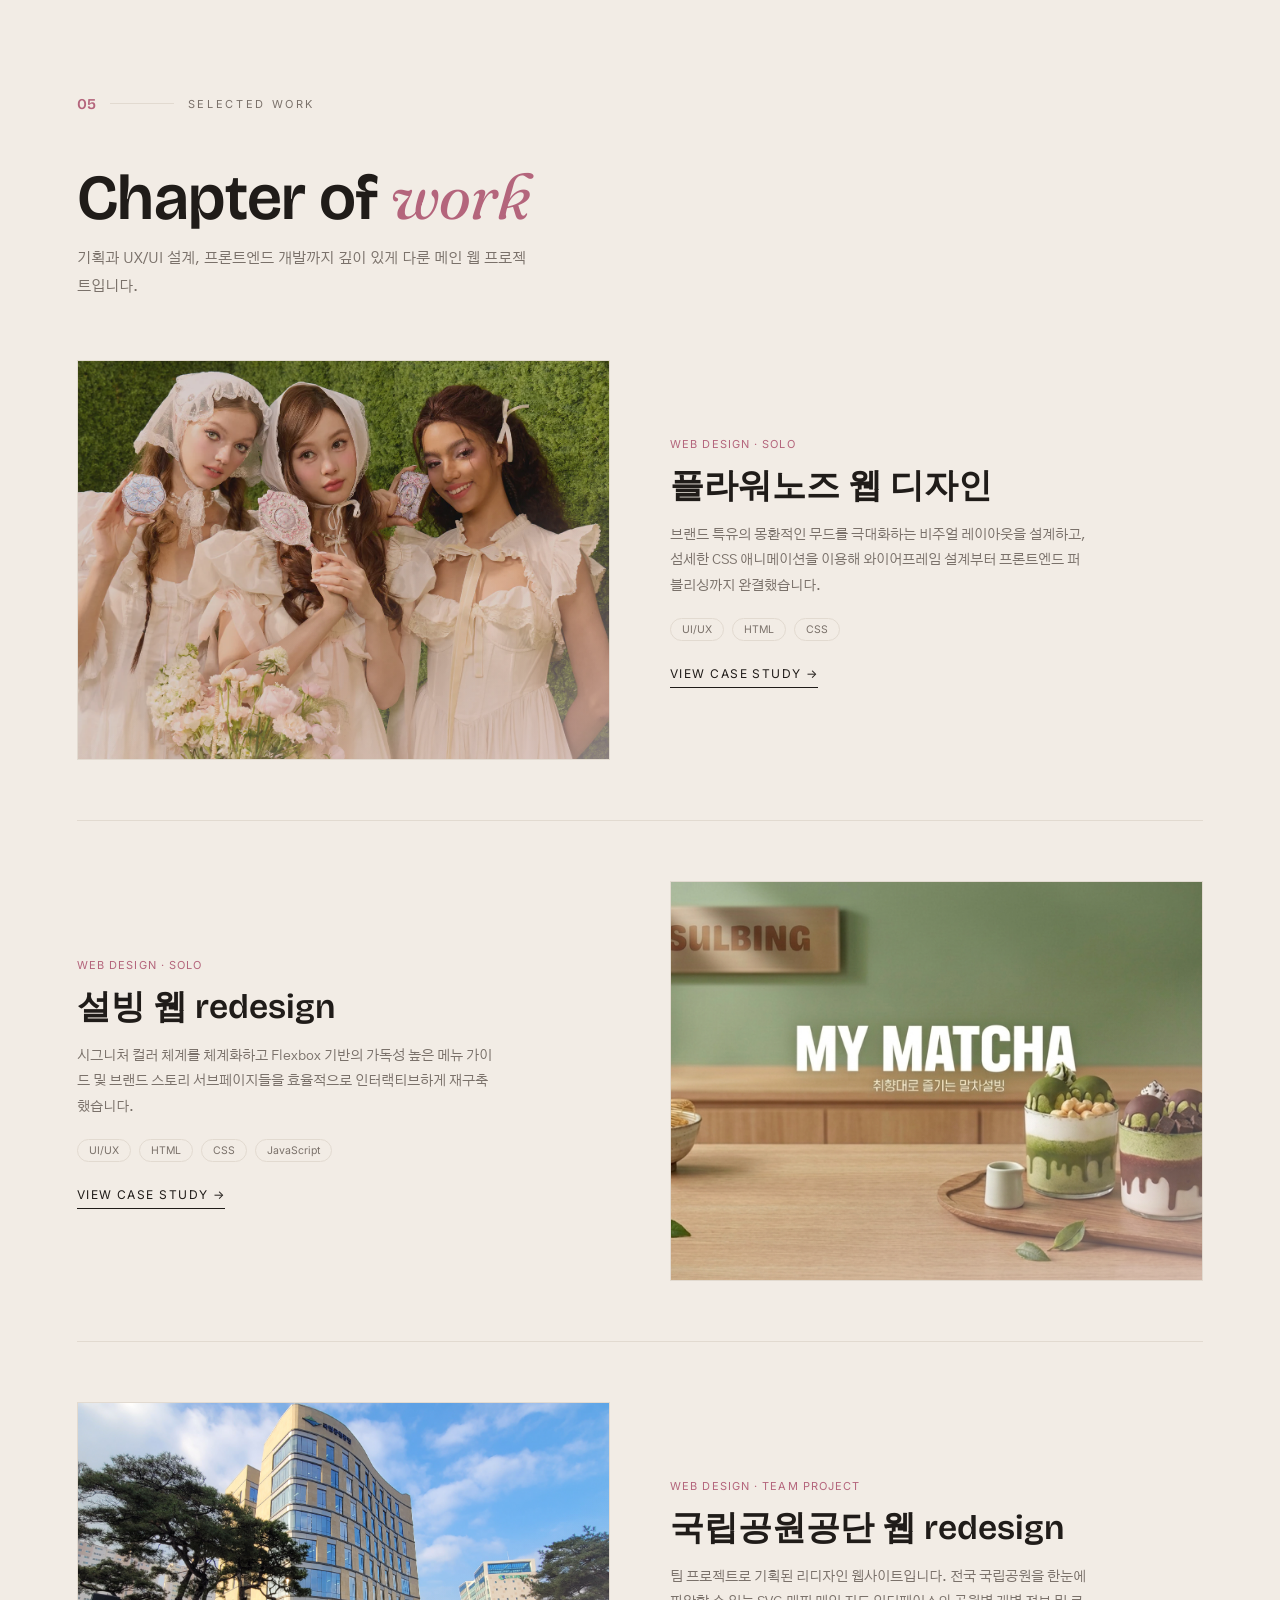
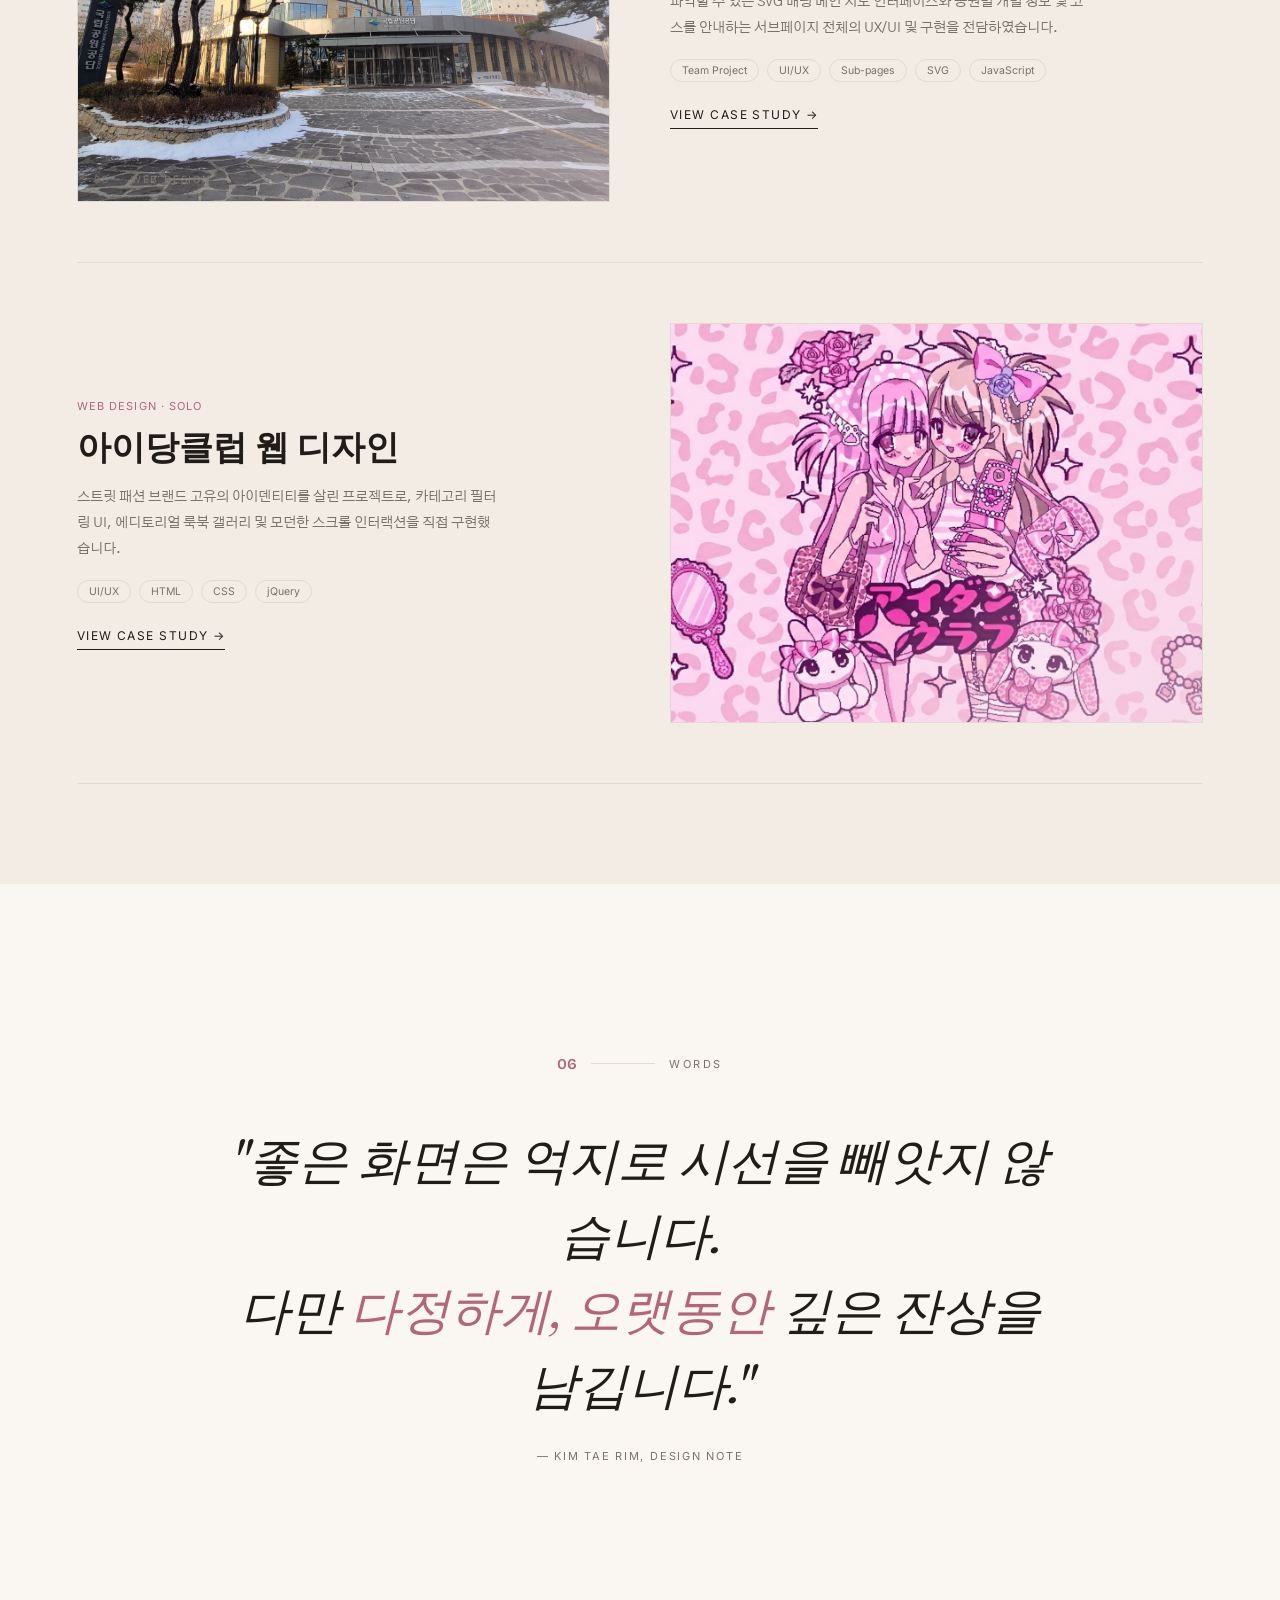
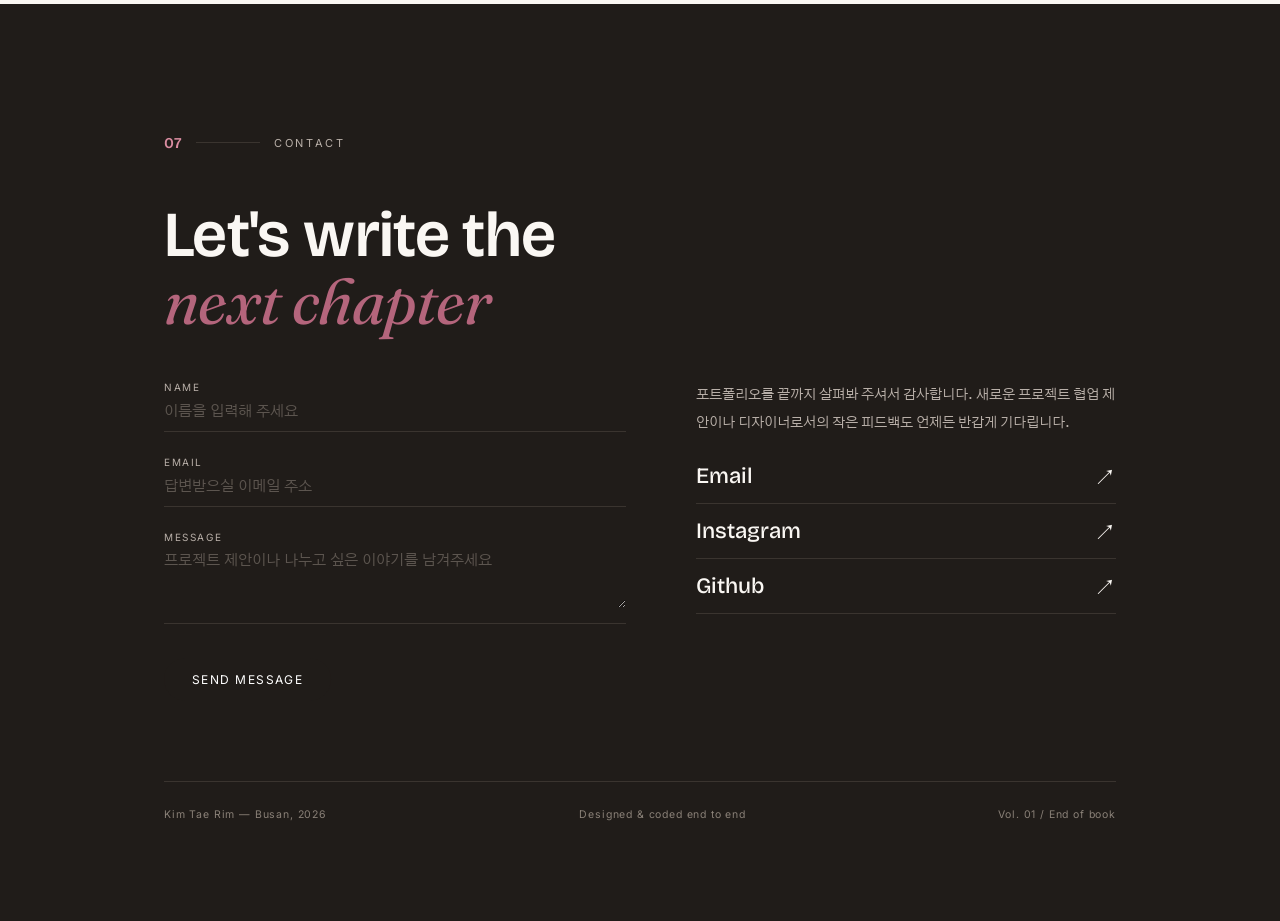
==== commit 1ac0ce74: "Add files via upload" ====
--- a/index.html
+++ b/index.html
@@ -34,7 +34,7 @@
       <span class="kicker">Portfolio · Vol. 01 · 2026</span>
       <h1>Kim<br>Taerim<em>a book of my work</em></h1>
       <p class="role">UX Designer &amp; Front-End Developer</p>
-      <p class="desc">고요한 화면 안에 다정한 디테일을 심는 사람. 웹부터 그래픽까지, 하나의 목소리로 이어지는 작업을 만듭니다.</p>
+      <p class="desc">화면 안의 세심한 디테일로 다정한 경험을 설계합니다. 웹 디자인부터 프론트엔드, 그래픽까지 일관된 시선과 하나의 목소리로 작업을 이어갑니다.</p>
       <div class="cover-cta">
         <a class="btn solid" href="#works">Read the works</a>
         <a class="btn" href="#toc">Table of contents</a>
@@ -42,7 +42,7 @@
     </div>
     <div class="spine"></div>
     <div class="cover-right">
-      <div class="frame"><img src="./img/my.png" alt=""></div>
+      <div class="frame"><img src="./img/my.png" alt="Taerim"></div>
       <div class="cover-meta">
         <div><b>Busan</b>KR</div>
         <div><b>2022 —</b>active</div>
@@ -74,12 +74,22 @@
   <div class="inner">
     <div class="chapter-label"><span class="num">02</span><span class="ln"></span><span class="txt">Profile</span></div>
     <div class="profile-spread">
-      <div class="profile-photo reveal-left"><span>Tae Rim,Busan</span></div>
+      <div class="profile-photo reveal-left">
+        <img src="./img/profile.png" alt="Tae Rim Profile" style="width:100%; height:100%; object-fit:cover; display:block;">
+        <span>Tae Rim, Busan</span>
+      </div>
       <div class="spine"></div>
       <div class="profile-text">
-        <p class="pull reveal">"디자인은 <span>다정함</span>이라고 믿어요. 사용자의 흐름을 먼저 그려보고, 그 위에 어울리는 색과 형태를 얹습니다."</p>
-        <p class="body reveal">웹부터 그래픽, 일러스트까지 화면 안팎을 넘나들며 하나의 톤으로 작업을 이어가는 크리에이터입니다. 기획 회의부터 배포 직전까지, 처음과 끝을 함께 지키는 사람이 되고 싶어요.</p>
-        <p class="body reveal">절제된 무드 안에서 섬세한 인터랙션을 설계하는 걸 좋아하고, 작은 곡선 하나에도 오래 기억되는 이유를 담으려 노력합니다.</p>
+        <p class="pull reveal">"생각한 아이디어가 화면에 제대로 그려질 때,<br>그리고 그게 <span>자연스럽게 쓰일 때</span> 가장 즐겁습니다."</p>
+        
+        <p class="body reveal">
+          기획하고 디자인하는 것에 그치지 않고, 직접 코드로 구현해서 화면에 생기를 불어넣는 일을 하고 있습니다. 처음 인상부터 사용자가 마우스를 움직일 때 느끼는 작은 디테일까지, 디자이너와 개발자의 시선을 모두 담아 자연스러운 흐름을 만듭니다.
+        </p>
+        
+        <p class="body reveal">
+          화려하게 과하기보다는 정돈된 화면 속에서 편안하게 스며드는 디자인을 좋아합니다. 작은 여백과 간격 하나에도 나름의 이유를 고민하며, 끝까지 책임감 있게 마감하는 과정 자체를 즐깁니다.
+        </p>
+
         <div class="info-grid reveal">
           <div><div class="n">12+</div><div class="l">Projects</div></div>
           <div><div class="n">4yr</div><div class="l">Experience</div></div>
@@ -95,30 +105,30 @@
   <div class="inner">
     <div class="chapter-label"><span class="num">03</span><span class="ln"></span><span class="txt">Capability</span></div>
     <h2 class="big reveal">What I <em>do</em></h2>
-    <p class="lede reveal" style="margin-top:14px;">기획부터 완성까지, 화면을 이루는 전 과정에 관여합니다.</p>
+    <p class="lede reveal" style="margin-top:14px;">기획과 UX 설계를 바탕으로 인터랙티브 구현까지, 프로젝트의 전 과정을 밀도 있게 완성합니다.</p>
     <div class="cap-list">
       <div class="cap-row reveal">
         <span class="cn">01</span>
         <h4>UI / UX Design</h4>
-        <div><p>사용자 흐름과 정보 구조를 먼저 설계하고, 그 위에 브랜드 톤에 맞는 비주얼을 입힙니다.</p>
+        <div><p>사용자 여정과 정보 구조(IA)를 유기적으로 설계하고, 브랜드 고유의 감성을 정교한 시각적 언어로 표현합니다.</p>
         <div class="tools"><span>Figma</span><span>Wireframe</span><span>Prototyping</span></div></div>
       </div>
       <div class="cap-row reveal">
         <span class="cn">02</span>
         <h4>Front-End Development</h4>
-        <div><p>HTML·CSS·JS 기반으로 설계한 디자인을 픽셀 단위까지 구현하고, 섬세한 인터랙션을 더합니다.</p>
+        <div><p>HTML, CSS, JavaScript를 기반으로 기획된 디자인을 픽셀 단위로 구현하며, 사용자 친화적이고 감각적인 인터랙션을 완성합니다.</p>
         <div class="tools"><span>HTML</span><span>CSS</span><span>JavaScript</span><span>jQuery</span><span>Node.js</span></div></div>
       </div>
       <div class="cap-row reveal">
         <span class="cn">03</span>
         <h4>Graphic &amp; Brand Design</h4>
-        <div><p>포스터, 굿즈, 캠페인 키아트 등 화면 밖 작업도 같은 톤으로 이어가며 브랜드 언어를 확장합니다.</p>
+        <div><p>포스터, 굿즈, 캠페인 키비주얼 등 오프라인 영역까지 일관된 톤앤매너로 다듬어 브랜드 메시지의 깊이를 더합니다.</p>
         <div class="tools"><span>Illustrator</span><span>Photoshop</span></div></div>
       </div>
       <div class="cap-row reveal">
         <span class="cn">04</span>
         <h4>Illustration &amp; Motion</h4>
-        <div><p>캐릭터와 무드보드를 그리고, 짧은 모션으로 화면에 숨을 불어넣는 작업을 즐깁니다.</p>
+        <div><p>캐릭터 디자인과 무드보드를 직접 구축하며, 직관적이고 경쾌한 숏폼 모션을 결합해 화면 전체에 풍부한 생동감을 부여합니다.</p>
         <div class="tools"><span>Procreate</span><span>CapCut</span></div></div>
       </div>
     </div>
@@ -133,19 +143,19 @@
     <div class="journey-list" style="margin-top:36px;">
       <div class="j-row reveal">
         <span class="jy">2026.05 —</span>
-        <div><h5>아이당클럽 웹 디자인</h5><p>시즌 탭 필터링, 에디토리얼 갤러리, 불규칙 스크롤 레이아웃까지 브랜드 사이트 프론트엔드를 전담하고 있어요.</p></div>
+        <div><h5>아이당클럽 웹 디자인</h5><p>시즌별 필터링 시스템, 에디토리얼 스타일의 갤러리, 감각적인 불규칙 패럴랙스 스크롤까지 웹 브랜딩 전반을 책임지고 구축했습니다.</p></div>
       </div>
       <div class="j-row reveal">
         <span class="jy">2026.03</span>
-        <div><h5>국립공원공단 웹 디자인</h5><p>SVG와 순수 JS로 만든 인터랙티브 지도 웹앱, 지역별 공원 정보를 시각화했어요.</p></div>
+        <div><h5>국립공원공단 웹 redesign (Team Project)</h5><p>팀 프로젝트로 진행된 리디자인 프로젝트입니다. 인터랙티브 지도 인터페이스와 공원 상세 서브페이지 전체의 UX/UI 및 퍼블리싱을 전담 제작했습니다.</p></div>
       </div>
       <div class="j-row reveal">
         <span class="jy">2026.01</span>
-        <div><h5>설빙 웹 디자인</h5><p>브랜드의 시그니처 컬러와 메뉴 구성을 살린 웹사이트로, 브랜드 소개 섹션과 서브페이지까지 구성했어요.</p></div>
+        <div><h5>설빙 웹 디자인</h5><p>브랜드 시그니처 컬러를 중심으로 메인 프로모션 및 메뉴 상세 서브페이지의 레이아웃을 효율적으로 반응형 재구성했습니다.</p></div>
       </div>
       <div class="j-row reveal">
         <span class="jy">2025.09</span>
-        <div><h5>플로우노즈 웹 디자인</h5><p>브랜드 무드를 담은 레이아웃과 인터랙션을 기획하고, 디자인부터 퍼블리싱까지 진행했어요.</p></div>
+        <div><h5>플라워노즈 웹 디자인</h5><p>뷰티 브랜드만의 독특한 무드를 살려 레이아웃부터 세밀한 화면 애니메이션 퍼블리싱까지 단독으로 마감했습니다.</p></div>
       </div>
     </div>
   </div>
@@ -156,49 +166,72 @@
   <div class="inner">
     <div class="chapter-label"><span class="num">05</span><span class="ln"></span><span class="txt">Selected Work</span></div>
     <h2 class="big reveal">Chapter of <em>work</em></h2>
-    <p class="lede reveal" style="margin-top:14px;">웹 디자인을 중심으로 진행한 프로젝트 네 편이에요.</p>
-
+    <p class="lede reveal" style="margin-top:14px;">기획과 UX/UI 설계, 프론트엔드 개발까지 깊이 있게 다룬 메인 웹 프로젝트입니다.</p>
+
+    <!-- 플라워노즈 -->
     <div class="work-spread reveal" data-cat="web">
-      <div class="w-visual"><img src="./img/flower.png" alt="플로우노즈 웹 디자인" style="width:100%;height:100%;object-fit:cover;display:block;"><div class="fold"></div></div>
-      <div class="w-text">
-        <span class="wy">Web Design</span>
-        <h3>플로우노즈 웹 디자인</h3>
-        <p>브랜드 무드를 담은 레이아웃과 인터랙션을 기획하고, 처음부터 끝까지 디자인부터 퍼블리싱까지 진행한 웹사이트 프로젝트입니다.</p>
+      <div class="w-visual">
+        <a href="https://taerimk3955-blip.github.io/flower/" target="_blank" rel="noopener noreferrer">
+          <img src="./img/flower.png" alt="플라워노즈 웹 디자인" style="width:100%;height:100%;object-fit:cover;display:block;">
+        </a>
+        <div class="fold"></div>
+      </div>
+      <div class="w-text">
+        <span class="wy">Web Design · Solo</span>
+        <h3>플라워노즈 웹 디자인</h3>
+        <p>브랜드 특유의 몽환적인 무드를 극대화하는 비주얼 레이아웃을 설계하고, 섬세한 CSS 애니메이션을 이용해 와이어프레임 설계부터 프론트엔드 퍼블리싱까지 완결했습니다.</p>
         <div class="tagrow"><span>UI/UX</span><span>HTML</span><span>CSS</span></div>
-        <a class="btn" href="#" onclick="return false;">View case study →</a>
-      </div>
-    </div>
-
+        <a class="btn" href="https://taerimk3955-blip.github.io/flower/" target="_blank" rel="noopener noreferrer">View case study →</a>
+      </div>
+    </div>
+
+    <!-- 설빙 -->
     <div class="work-spread rev reveal" data-cat="web">
-      <div class="w-visual"><img src="./img/sulbing.png" alt="설빙 웹 디자인" style="width:100%;height:100%;object-fit:cover;display:block;"><div class="fold"></div></div>
-      <div class="w-text">
-        <span class="wy">Web Design</span>
-        <h3>설빙 웹 디자인</h3>
-        <p>브랜드의 시그니처 컬러와 메뉴 구성을 살린 웹사이트로, 플렉스 기반 브랜드 소개 섹션과 서브페이지까지 구성했습니다.</p>
+      <div class="w-visual">
+        <a href="https://taerimk3955-blip.github.io/sulbing/" target="_blank" rel="noopener noreferrer">
+          <img src="./img/sulbing.png" alt="설빙 웹 디자인" style="width:100%;height:100%;object-fit:cover;display:block;">
+        </a>
+        <div class="fold"></div>
+      </div>
+      <div class="w-text">
+        <span class="wy">Web Design · Solo</span>
+        <h3>설빙 웹 redesign</h3>
+        <p>시그니처 컬러 체계를 체계화하고 Flexbox 기반의 가독성 높은 메뉴 가이드 및 브랜드 스토리 서브페이지들을 효율적으로 인터랙티브하게 재구축했습니다.</p>
         <div class="tagrow"><span>UI/UX</span><span>HTML</span><span>CSS</span><span>JavaScript</span></div>
-        <a class="btn" href="#" onclick="return false;">View case study →</a>
-      </div>
-    </div>
-
+        <a class="btn" href="https://taerimk3955-blip.github.io/sulbing/" target="_blank" rel="noopener noreferrer">View case study →</a>
+      </div>
+    </div>
+
+    <!-- 국립공원공단 -->
     <div class="work-spread reveal" data-cat="web">
-      <div class="w-visual"><div class="fold"></div><span>03 — Web Design</span></div>
-      <div class="w-text">
-        <span class="wy">Web Design</span>
-        <h3>국립공원공단 웹 디자인</h3>
-        <p>전국 국립공원 정보를 담은 인터랙티브 지도형 웹사이트로, SVG 기반 클릭형 마커와 공원별 상세 정보 패널을 설계했습니다.</p>
-        <div class="tagrow"><span>UI/UX</span><span>SVG</span><span>JavaScript</span></div>
-        <a class="btn" href="#" onclick="return false;">View case study →</a>
-      </div>
-    </div>
-
+      <div class="w-visual">
+        <a href="https://taerimk3955-blip.github.io/kn/" target="_blank" rel="noopener noreferrer">
+          <img src="./img/park.jpg" alt="국립공원공단 웹 디자인" style="width:100%;height:100%;object-fit:cover;display:block;">
+        </a>
+        <div class="fold"></div><span>03 — Web Design</span></div>
+      <div class="w-text">
+        <span class="wy">Web Design · Team Project</span>
+        <h3>국립공원공단 웹 redesign</h3>
+        <p>팀 프로젝트로 기획된 리디자인 웹사이트입니다. 전국 국립공원을 한눈에 파악할 수 있는 SVG 매핑 메인 지도 인터페이스와 공원별 개별 정보 및 코스를 안내하는 서브페이지 전체의 UX/UI 및 구현을 전담하였습니다.</p>
+        <div class="tagrow"><span>Team Project</span><span>UI/UX</span><span>Sub-pages</span><span>SVG</span><span>JavaScript</span></div>
+        <a class="btn" href="https://taerimk3955-blip.github.io/kn/" target="_blank" rel="noopener noreferrer">View case study →</a>
+      </div>
+    </div>
+
+    <!-- 아이당클럽 -->
     <div class="work-spread rev reveal" data-cat="web">
-      <div class="w-visual"><img src="./img/idang.png" alt="아이당클럽 웹 디자인" style="width:100%;height:100%;object-fit:cover;display:block;"><div class="fold"></div></div>
-      <div class="w-text">
-        <span class="wy">Web Design</span>
+      <div class="w-visual">
+        <a href="https://taerimk3955-blip.github.io/idangclub/" target="_blank" rel="noopener noreferrer">
+          <img src="./img/idang.png" alt="아이당클럽 웹 디자인" style="width:100%;height:100%;object-fit:cover;display:block;">
+        </a>
+        <div class="fold"></div>
+      </div>
+      <div class="w-text">
+        <span class="wy">Web Design · Solo</span>
         <h3>아이당클럽 웹 디자인</h3>
-        <p>시즌 탭 필터링 UI, 에디토리얼 이미지 갤러리, 불규칙 스크롤 레이아웃까지 구현한 패션 브랜드 컬렉션 페이지입니다.</p>
+        <p>스트릿 패션 브랜드 고유의 아이덴티티를 살린 프로젝트로, 카테고리 필터링 UI, 에디토리얼 룩북 갤러리 및 모던한 스크롤 인터랙션을 직접 구현했습니다.</p>
         <div class="tagrow"><span>UI/UX</span><span>HTML</span><span>CSS</span><span>jQuery</span></div>
-        <a class="btn" href="#" onclick="return false;">View case study →</a>
+        <a class="btn" href="https://taerimk3955-blip.github.io/idangclub/" target="_blank" rel="noopener noreferrer">View case study →</a>
       </div>
     </div>
   </div>
@@ -208,7 +241,7 @@
 <section id="words">
   <div class="inner">
     <div class="chapter-label" style="justify-content:center;"><span class="num">06</span><span class="ln"></span><span class="txt">Words</span></div>
-    <p class="quote reveal">"좋은 화면은 크게 소리치지 않아요.<br>다만 <span>다정하게, 오래</span> 기억에 남을 뿐이죠."</p>
+    <p class="quote reveal">"좋은 화면은 억지로 시선을 빼앗지 않습니다.<br>다만 <span>다정하게, 오랫동안</span> 깊은 잔상을 남깁니다."</p>
     <p class="attrib reveal">— Kim Tae Rim, design note</p>
   </div>
 </section>
@@ -220,13 +253,13 @@
     <h2 class="big reveal">Let's write the<br><em>next chapter</em></h2>
     <div class="contact-grid">
       <div class="contact-form reveal">
-        <div class="field"><label>Name</label><input type="text" placeholder="이름을 알려주세요"></div>
-        <div class="field"><label>Email</label><input type="email" placeholder="답장받을 이메일"></div>
-        <div class="field"><label>Message</label><textarea rows="3" placeholder="하고 싶은 이야기를 남겨주세요"></textarea></div>
+        <div class="field"><label>Name</label><input type="text" placeholder="이름을 입력해 주세요"></div>
+        <div class="field"><label>Email</label><input type="email" placeholder="답변받으실 이메일 주소"></div>
+        <div class="field"><label>Message</label><textarea rows="3" placeholder="프로젝트 제안이나 나누고 싶은 이야기를 남겨주세요"></textarea></div>
         <a class="btn solid" href="#" onclick="return false;" style="margin-top:10px;">Send message</a>
       </div>
       <div class="contact-side reveal">
-        <p>포트폴리오를 끝까지 봐주셔서 고마워요. 협업 제안이나 작은 피드백도 언제든 환영이에요.</p>
+        <p>포트폴리오를 끝까지 살펴봐 주셔서 감사합니다. 새로운 프로젝트 협업 제안이나 디자이너로서의 작은 피드백도 언제든 반갑게 기다립니다.</p>
         <div class="contact-links">
           <a href="mailto:hello@ksj.com">Email <span>↗</span></a>
           <a href="#" onclick="return false;">Instagram <span>↗</span></a>
@@ -235,14 +268,13 @@
       </div>
     </div>
     <div class="colophon">
-      <span>Kim Tae Rim — Seoul, 2026</span>
+      <span>Kim Tae Rim — Busan, 2026</span>
       <span>Designed &amp; coded end to end</span>
       <span>Vol. 01 / End of book</span>
     </div>
   </div>
 </section>
 
-
 <script src="js/script.js"></script>
 </body>
-</html>
+</html>
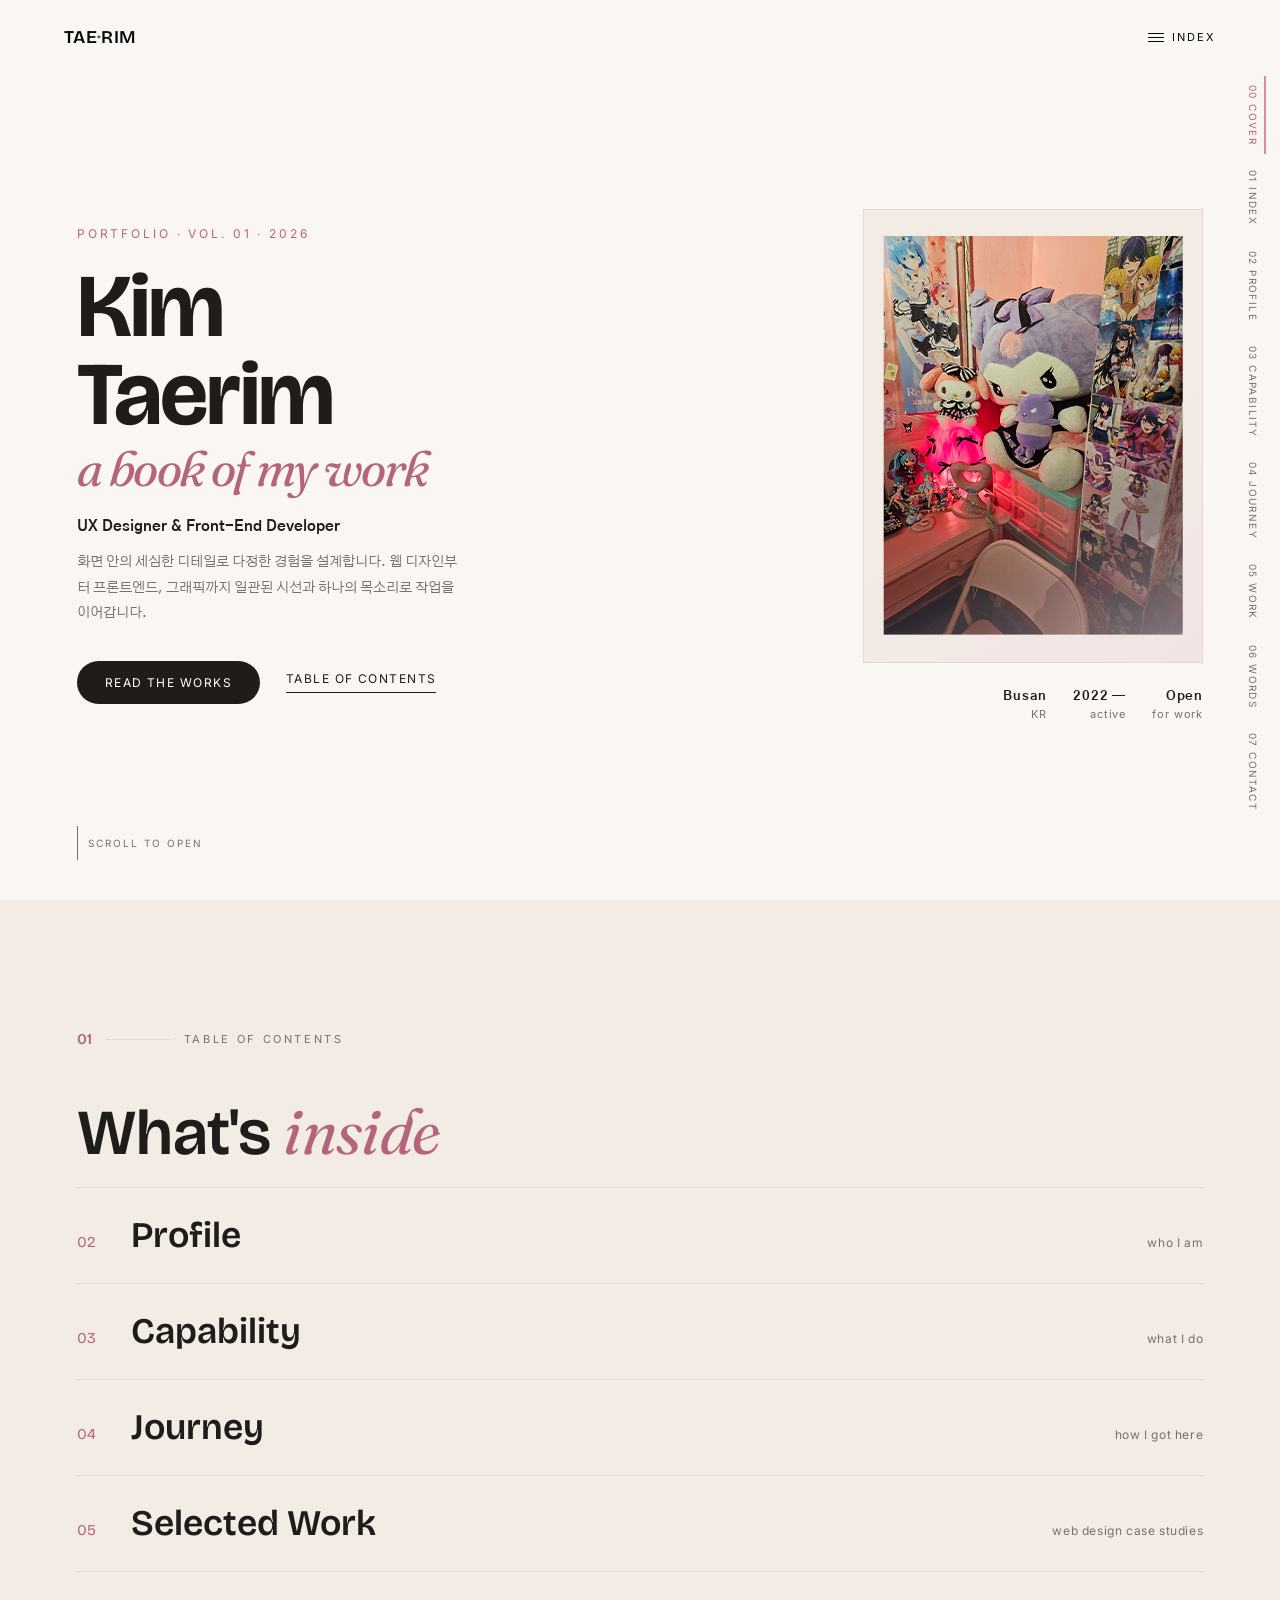
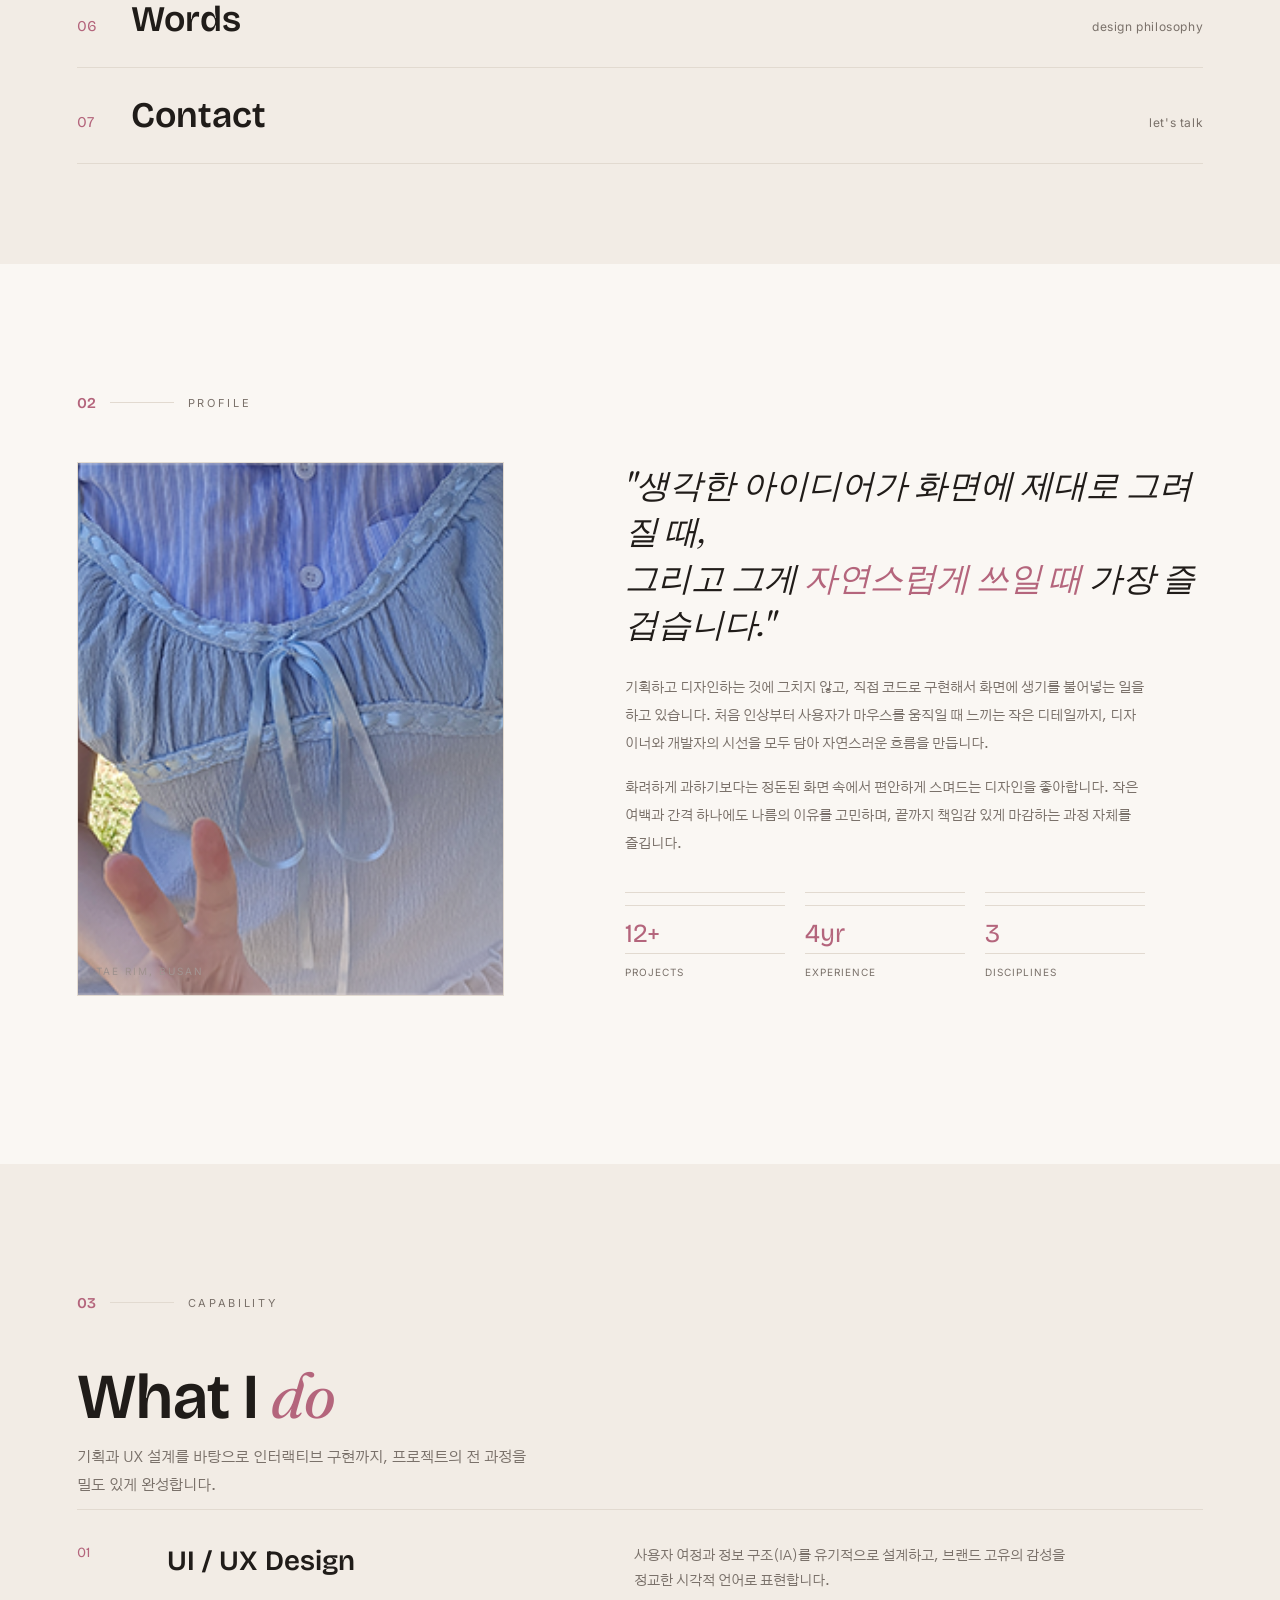
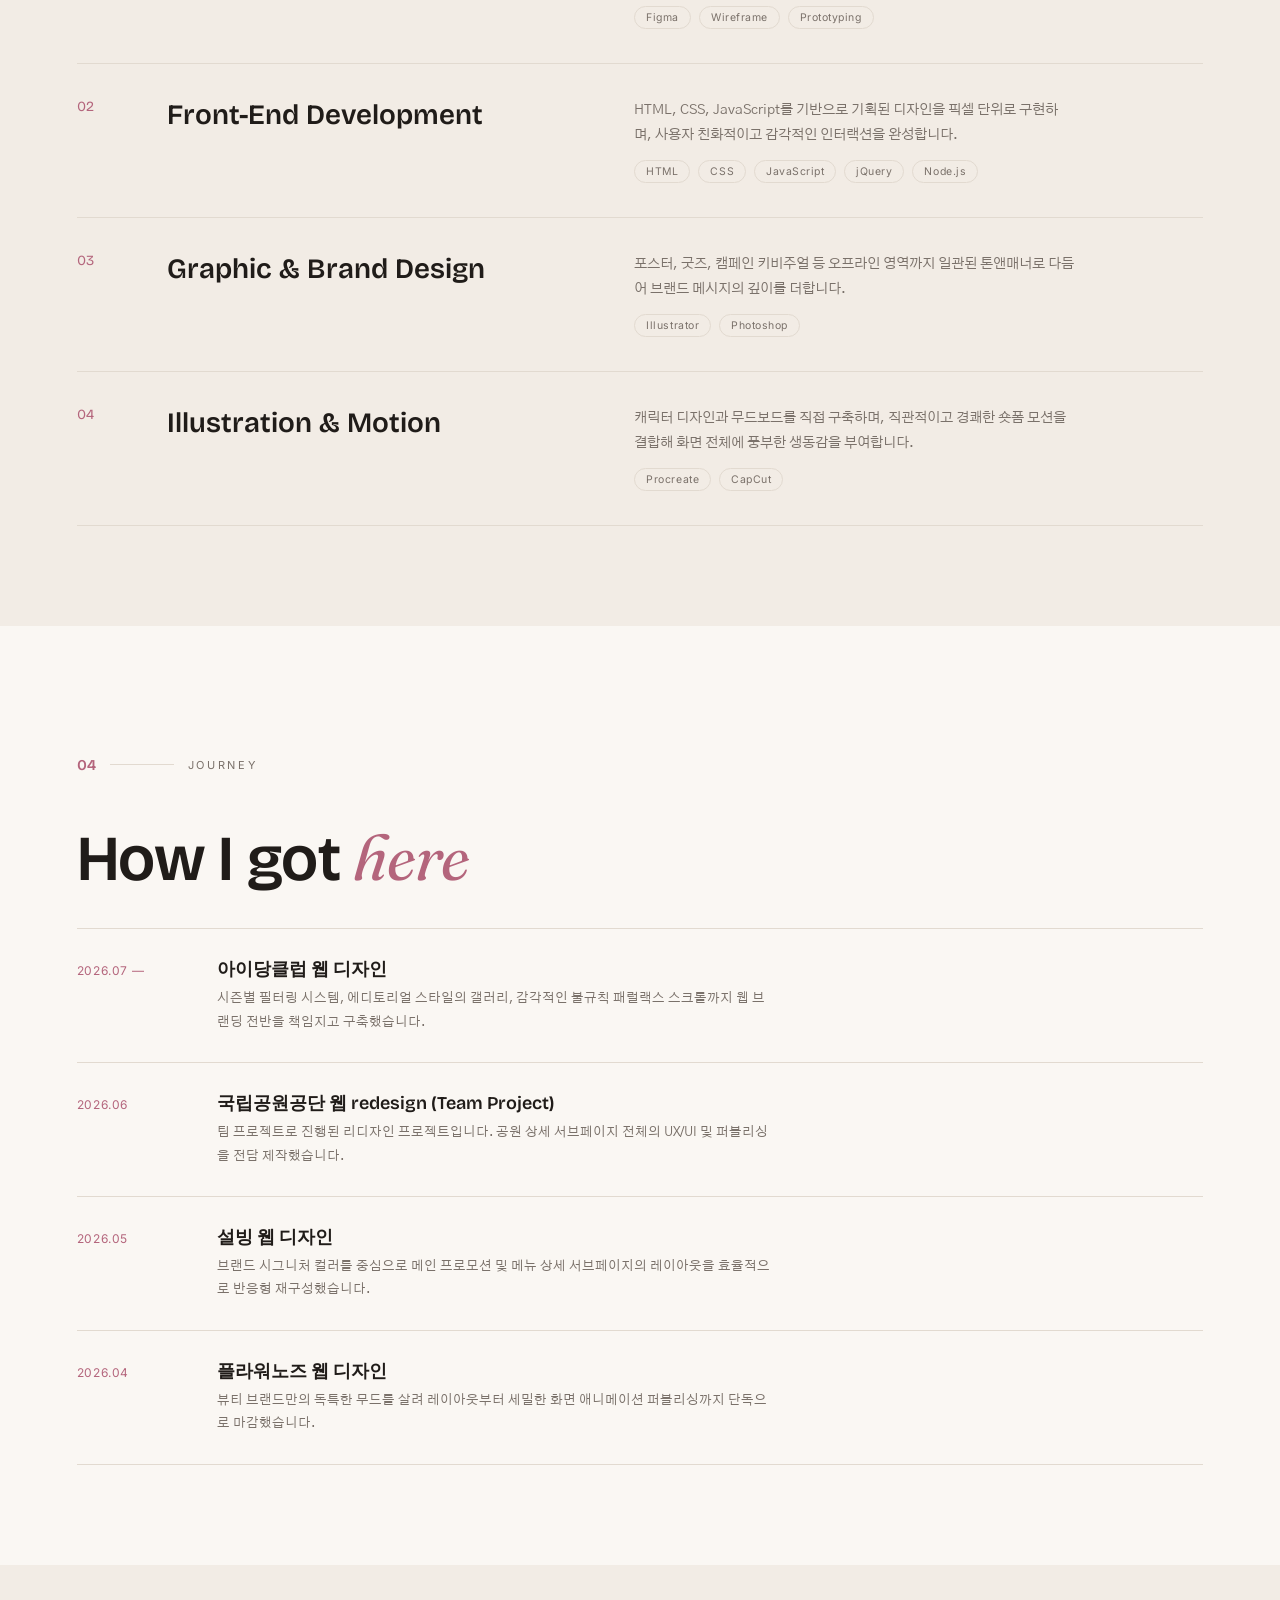
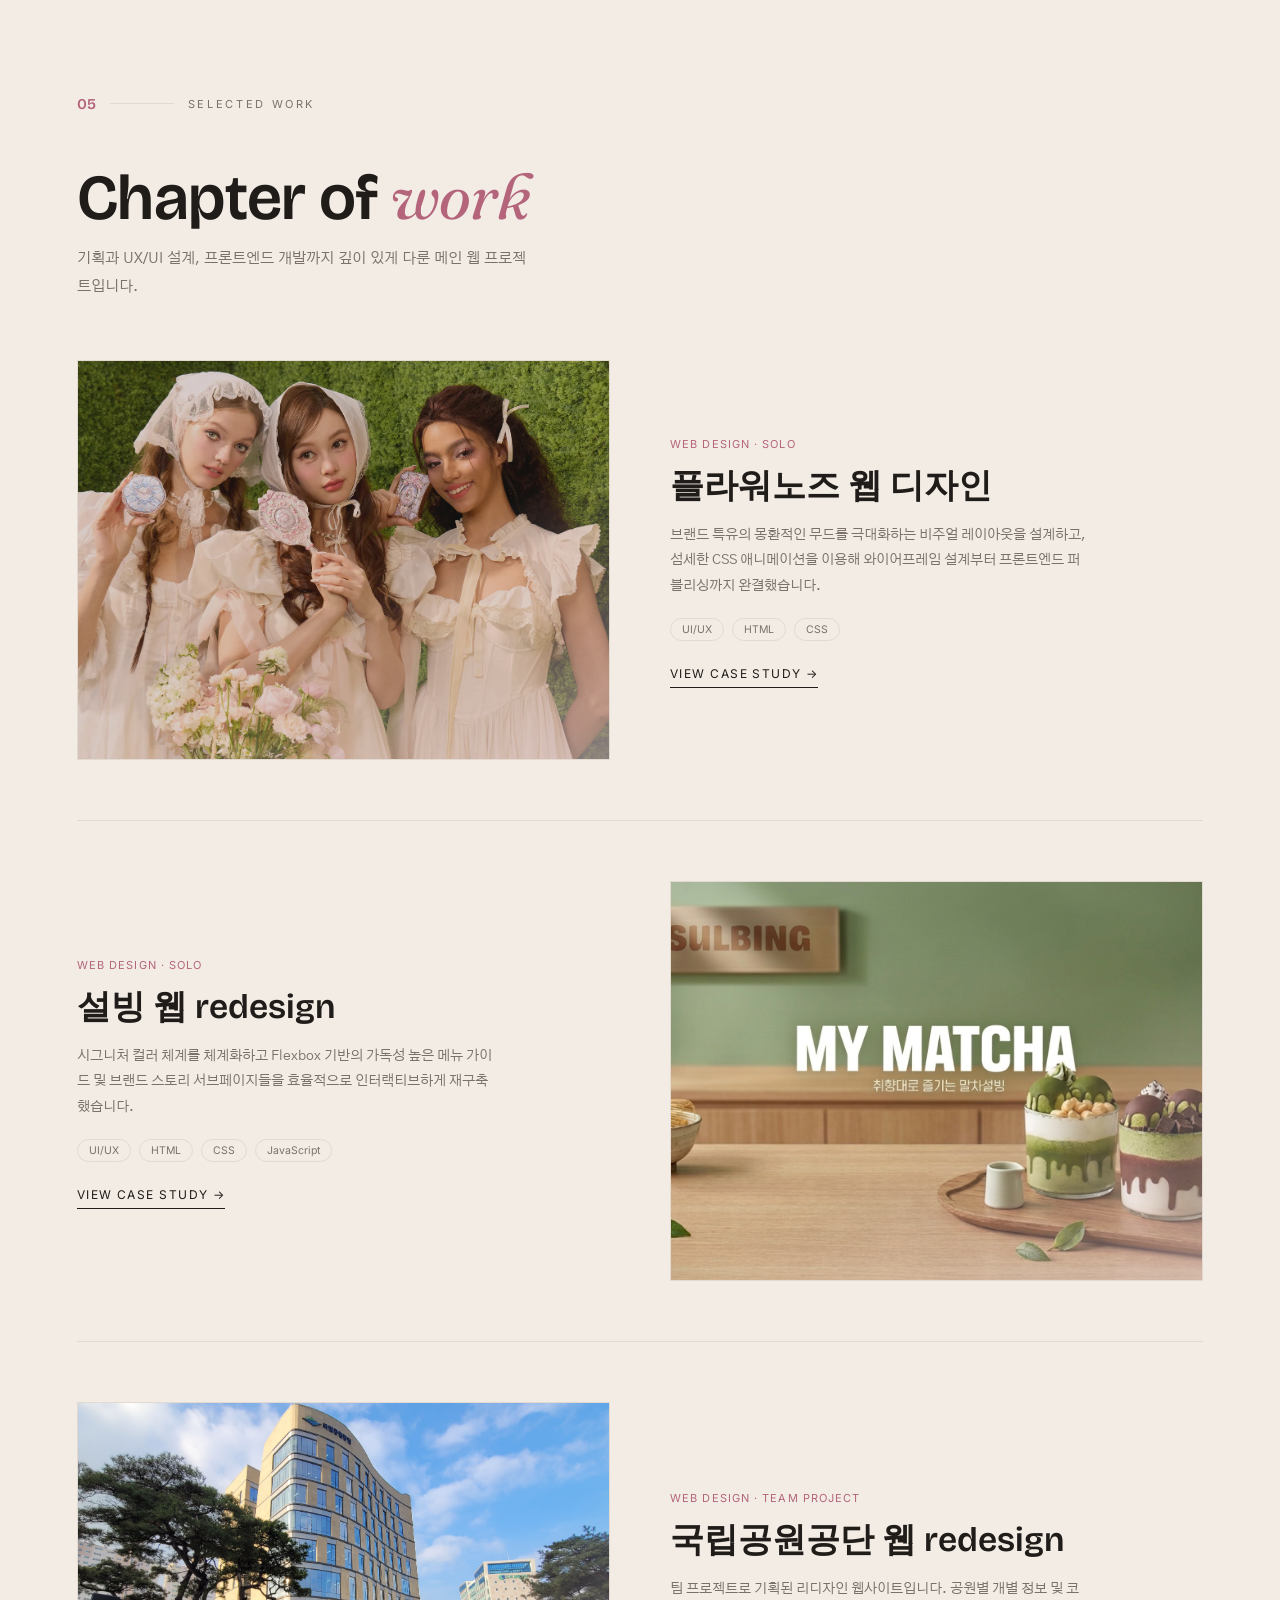
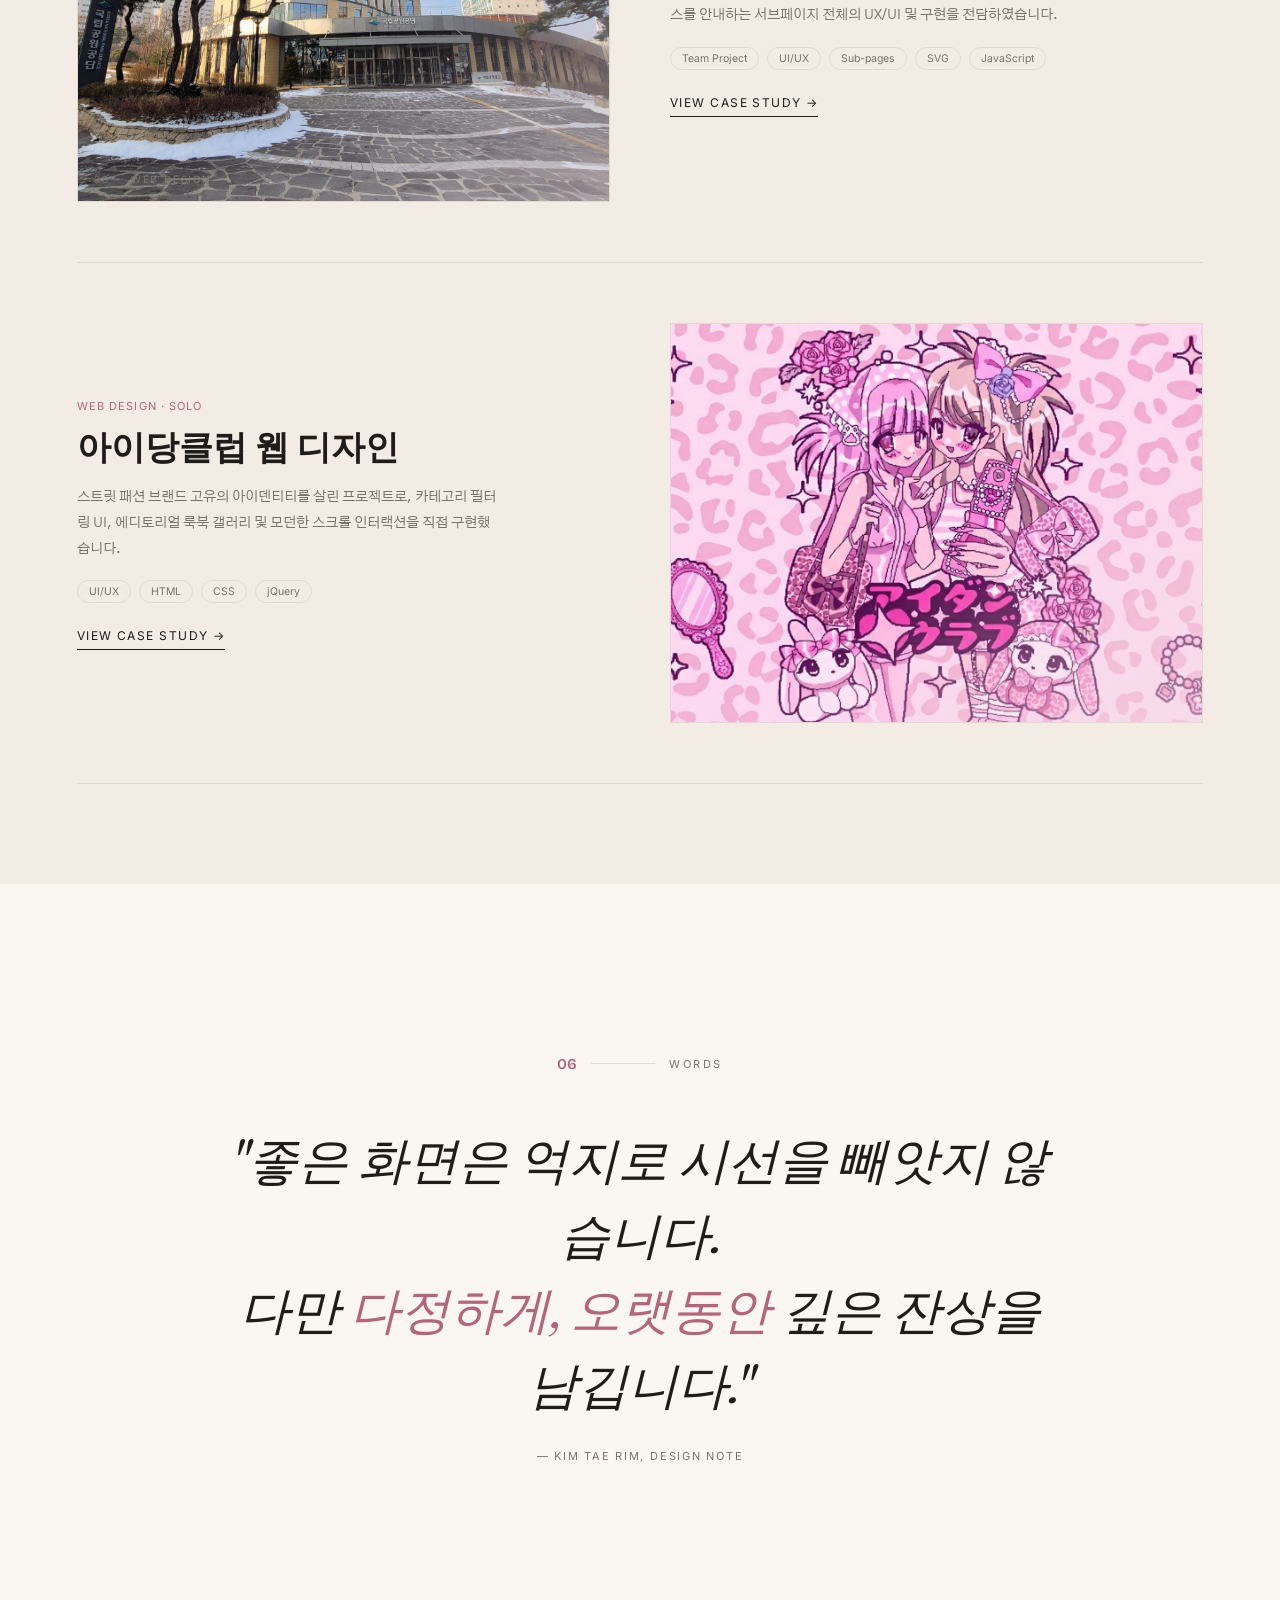
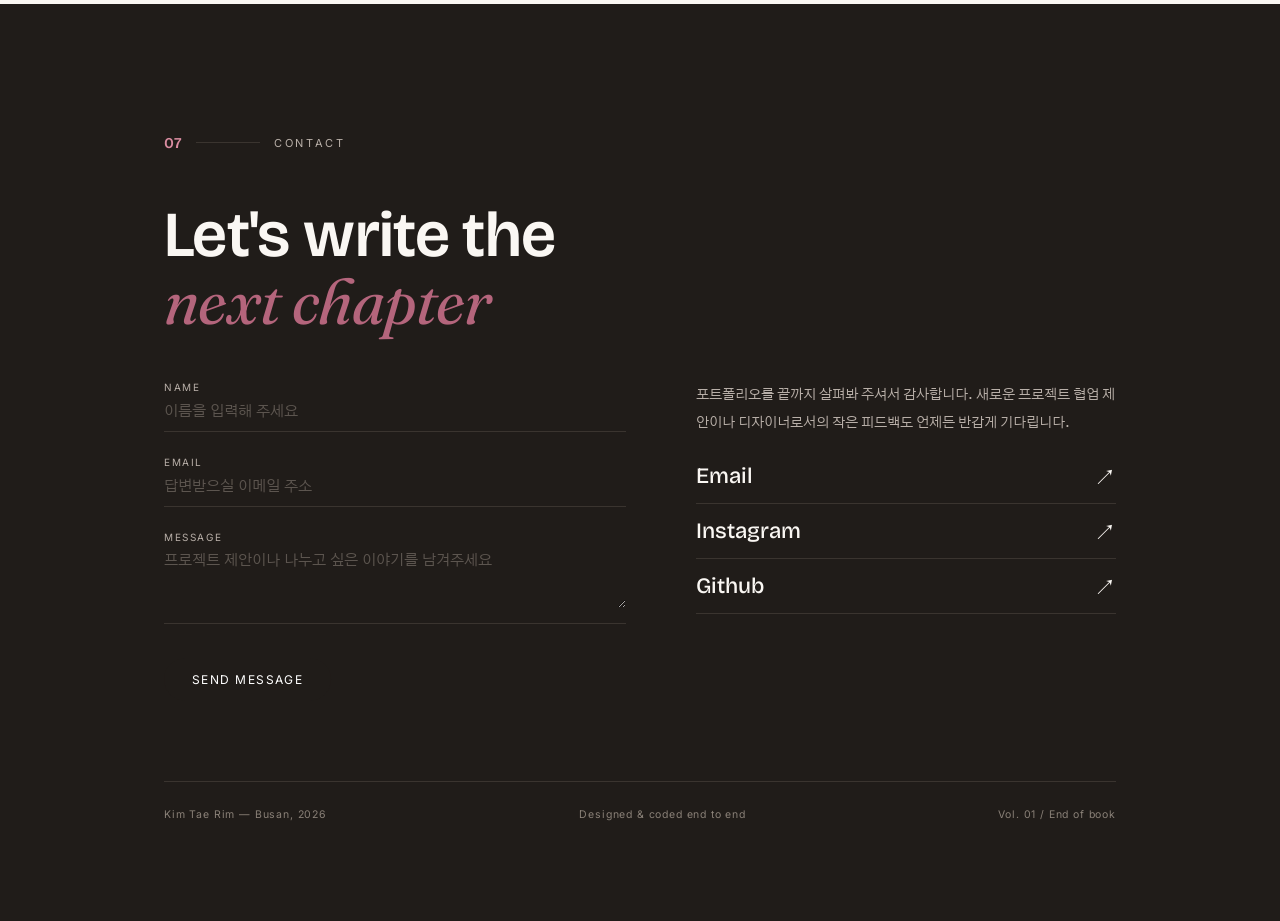
==== commit 93caaa12: "Add files via upload" ====
--- a/index.html
+++ b/index.html
@@ -142,19 +142,19 @@
     <h2 class="big reveal">How I got <em>here</em></h2>
     <div class="journey-list" style="margin-top:36px;">
       <div class="j-row reveal">
-        <span class="jy">2026.05 —</span>
+        <span class="jy">2026.07 —</span>
         <div><h5>아이당클럽 웹 디자인</h5><p>시즌별 필터링 시스템, 에디토리얼 스타일의 갤러리, 감각적인 불규칙 패럴랙스 스크롤까지 웹 브랜딩 전반을 책임지고 구축했습니다.</p></div>
       </div>
       <div class="j-row reveal">
-        <span class="jy">2026.03</span>
-        <div><h5>국립공원공단 웹 redesign (Team Project)</h5><p>팀 프로젝트로 진행된 리디자인 프로젝트입니다. 인터랙티브 지도 인터페이스와 공원 상세 서브페이지 전체의 UX/UI 및 퍼블리싱을 전담 제작했습니다.</p></div>
-      </div>
-      <div class="j-row reveal">
-        <span class="jy">2026.01</span>
+        <span class="jy">2026.06</span>
+        <div><h5>국립공원공단 웹 redesign (Team Project)</h5><p>팀 프로젝트로 진행된 리디자인 프로젝트입니다. 공원 상세 서브페이지 전체의 UX/UI 및 퍼블리싱을 전담 제작했습니다.</p></div>
+      </div>
+      <div class="j-row reveal">
+        <span class="jy">2026.05</span>
         <div><h5>설빙 웹 디자인</h5><p>브랜드 시그니처 컬러를 중심으로 메인 프로모션 및 메뉴 상세 서브페이지의 레이아웃을 효율적으로 반응형 재구성했습니다.</p></div>
       </div>
       <div class="j-row reveal">
-        <span class="jy">2025.09</span>
+        <span class="jy">2026.04</span>
         <div><h5>플라워노즈 웹 디자인</h5><p>뷰티 브랜드만의 독특한 무드를 살려 레이아웃부터 세밀한 화면 애니메이션 퍼블리싱까지 단독으로 마감했습니다.</p></div>
       </div>
     </div>
@@ -212,7 +212,7 @@
       <div class="w-text">
         <span class="wy">Web Design · Team Project</span>
         <h3>국립공원공단 웹 redesign</h3>
-        <p>팀 프로젝트로 기획된 리디자인 웹사이트입니다. 전국 국립공원을 한눈에 파악할 수 있는 SVG 매핑 메인 지도 인터페이스와 공원별 개별 정보 및 코스를 안내하는 서브페이지 전체의 UX/UI 및 구현을 전담하였습니다.</p>
+        <p>팀 프로젝트로 기획된 리디자인 웹사이트입니다. 공원별 개별 정보 및 코스를 안내하는 서브페이지 전체의 UX/UI 및 구현을 전담하였습니다.</p>
         <div class="tagrow"><span>Team Project</span><span>UI/UX</span><span>Sub-pages</span><span>SVG</span><span>JavaScript</span></div>
         <a class="btn" href="https://taerimk3955-blip.github.io/kn/" target="_blank" rel="noopener noreferrer">View case study →</a>
       </div>
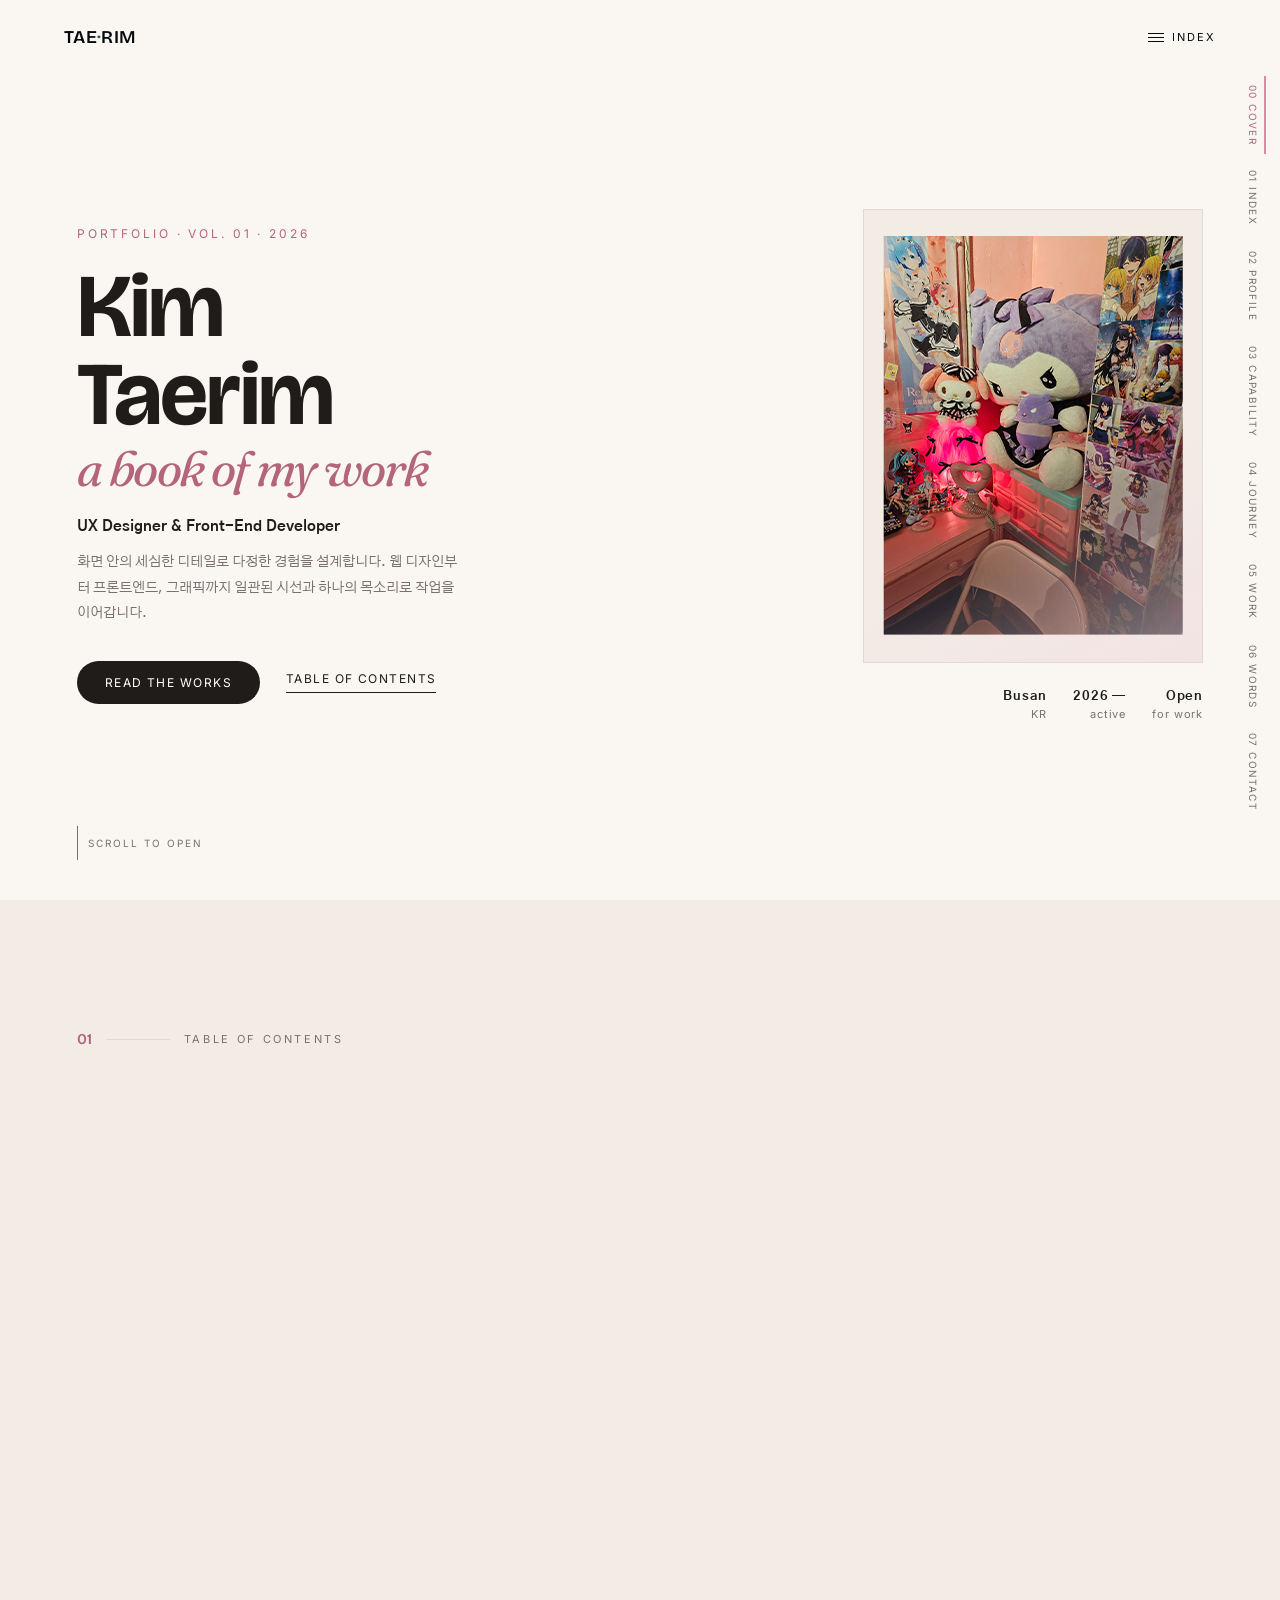
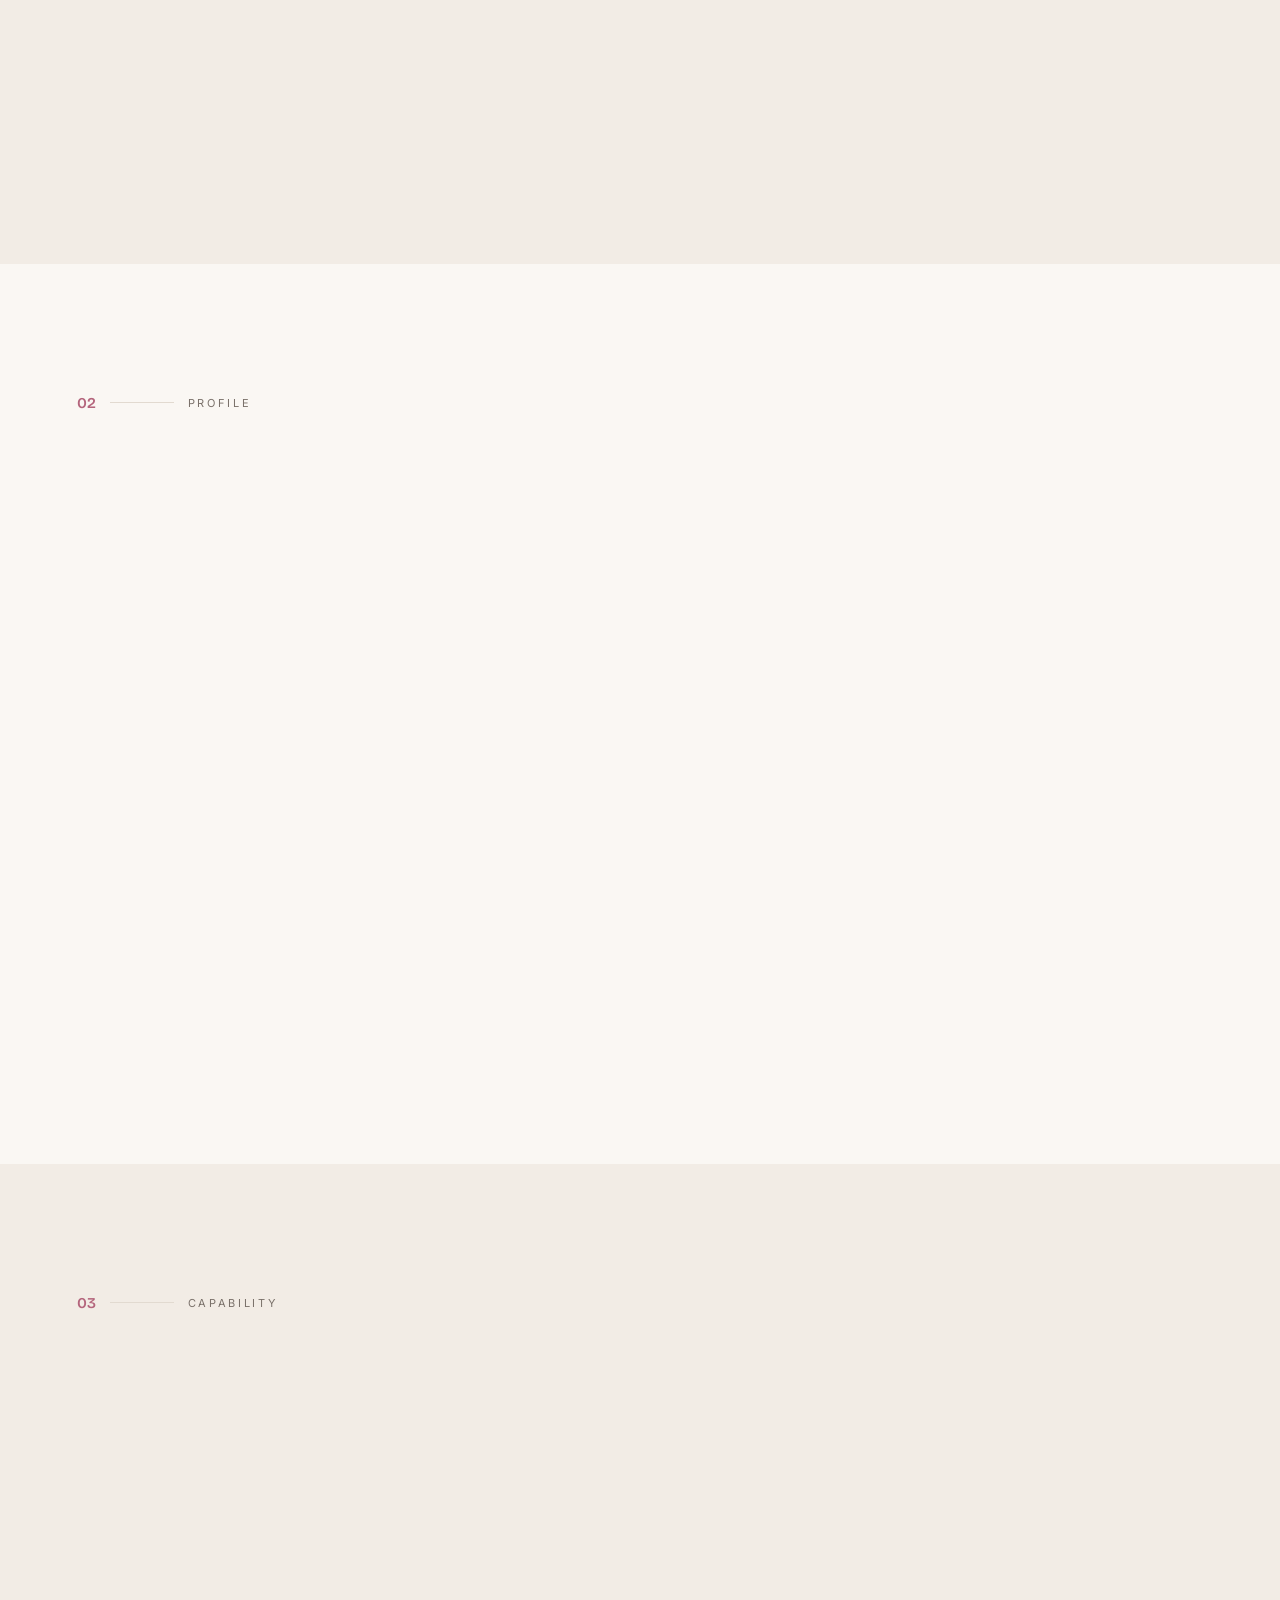
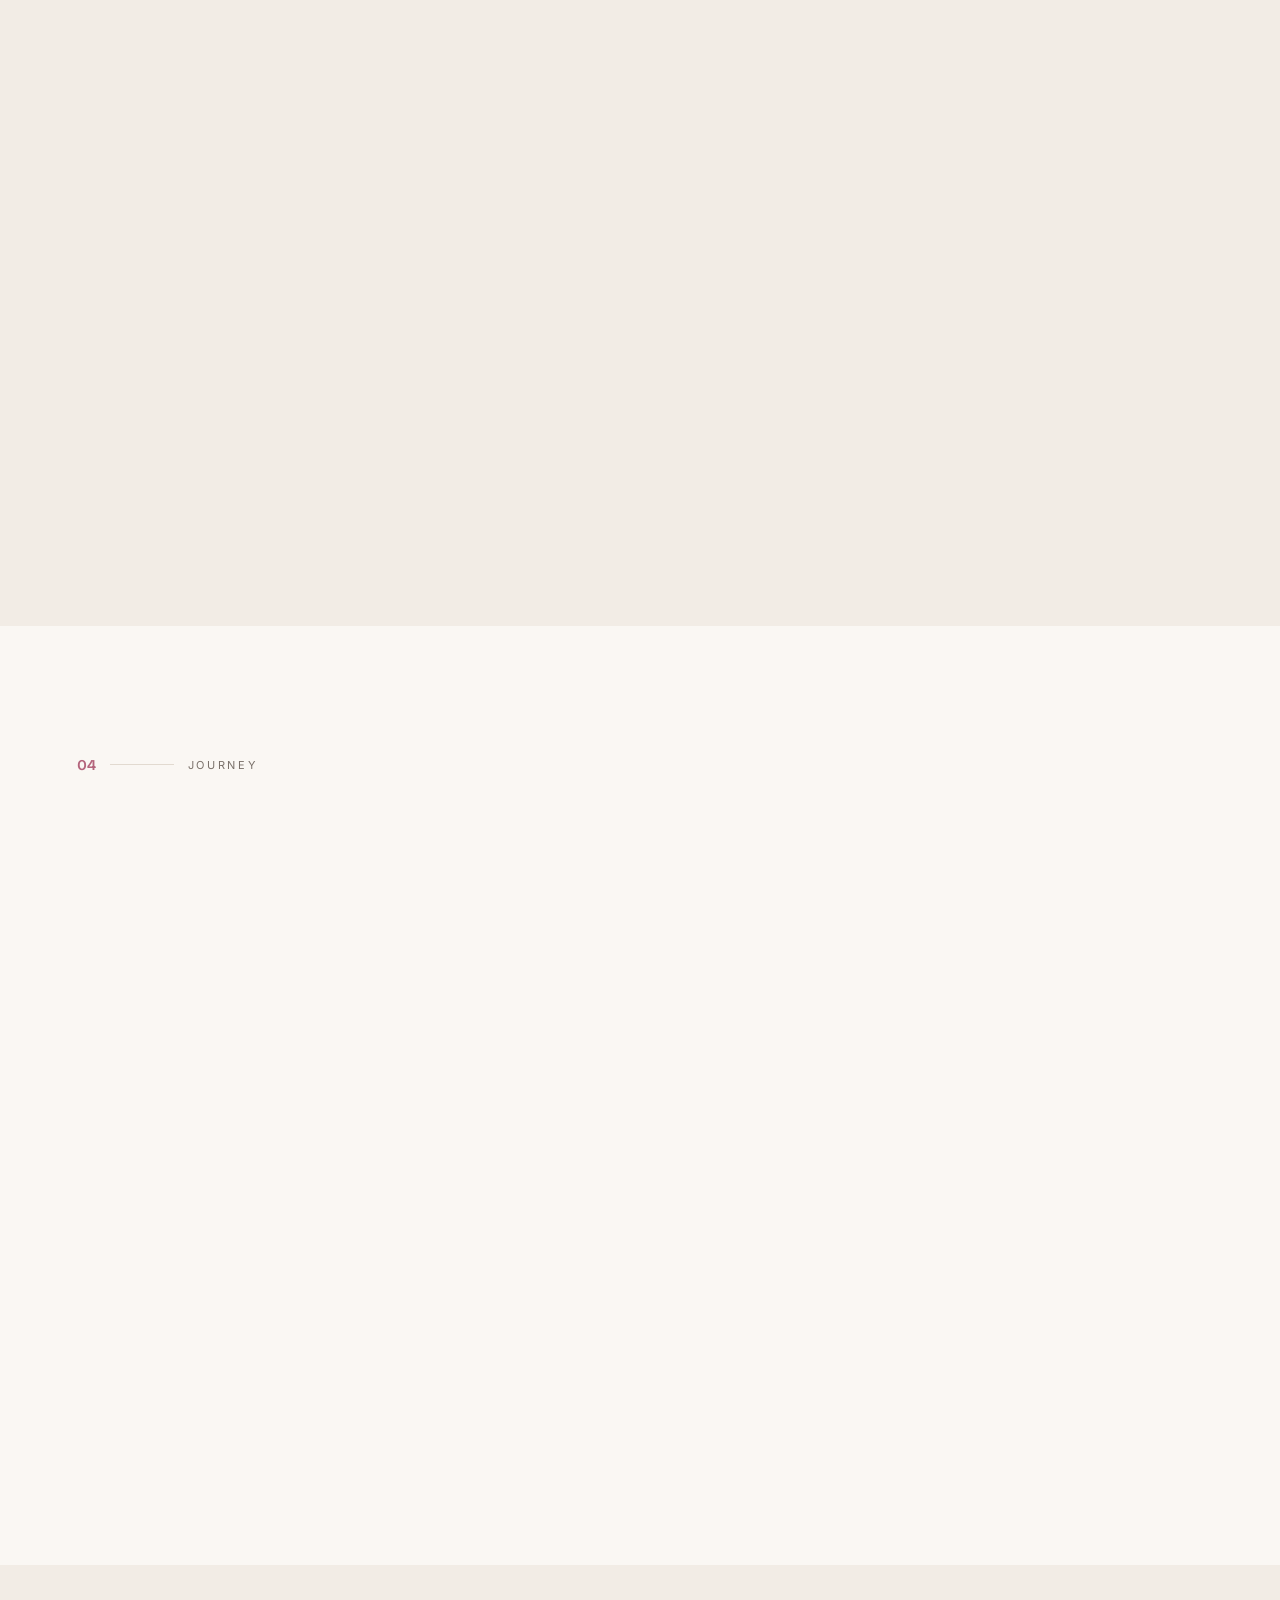
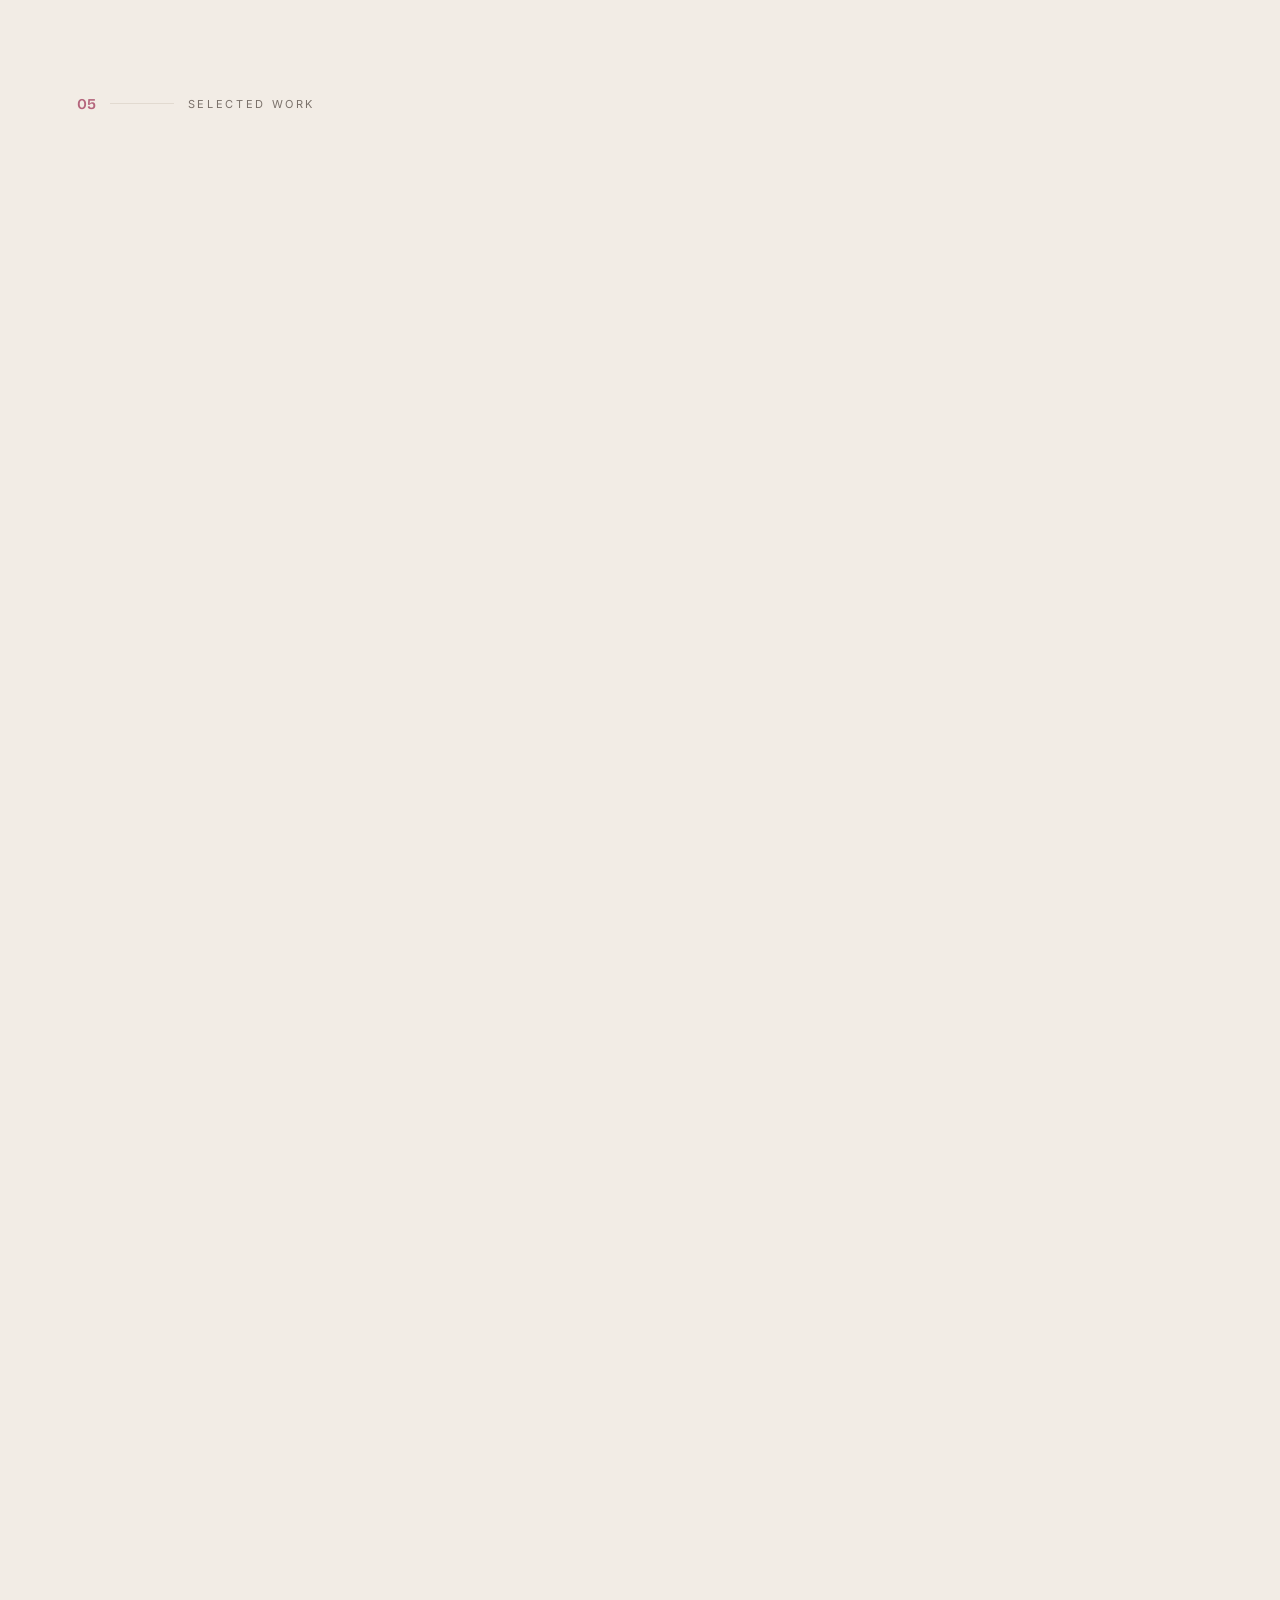
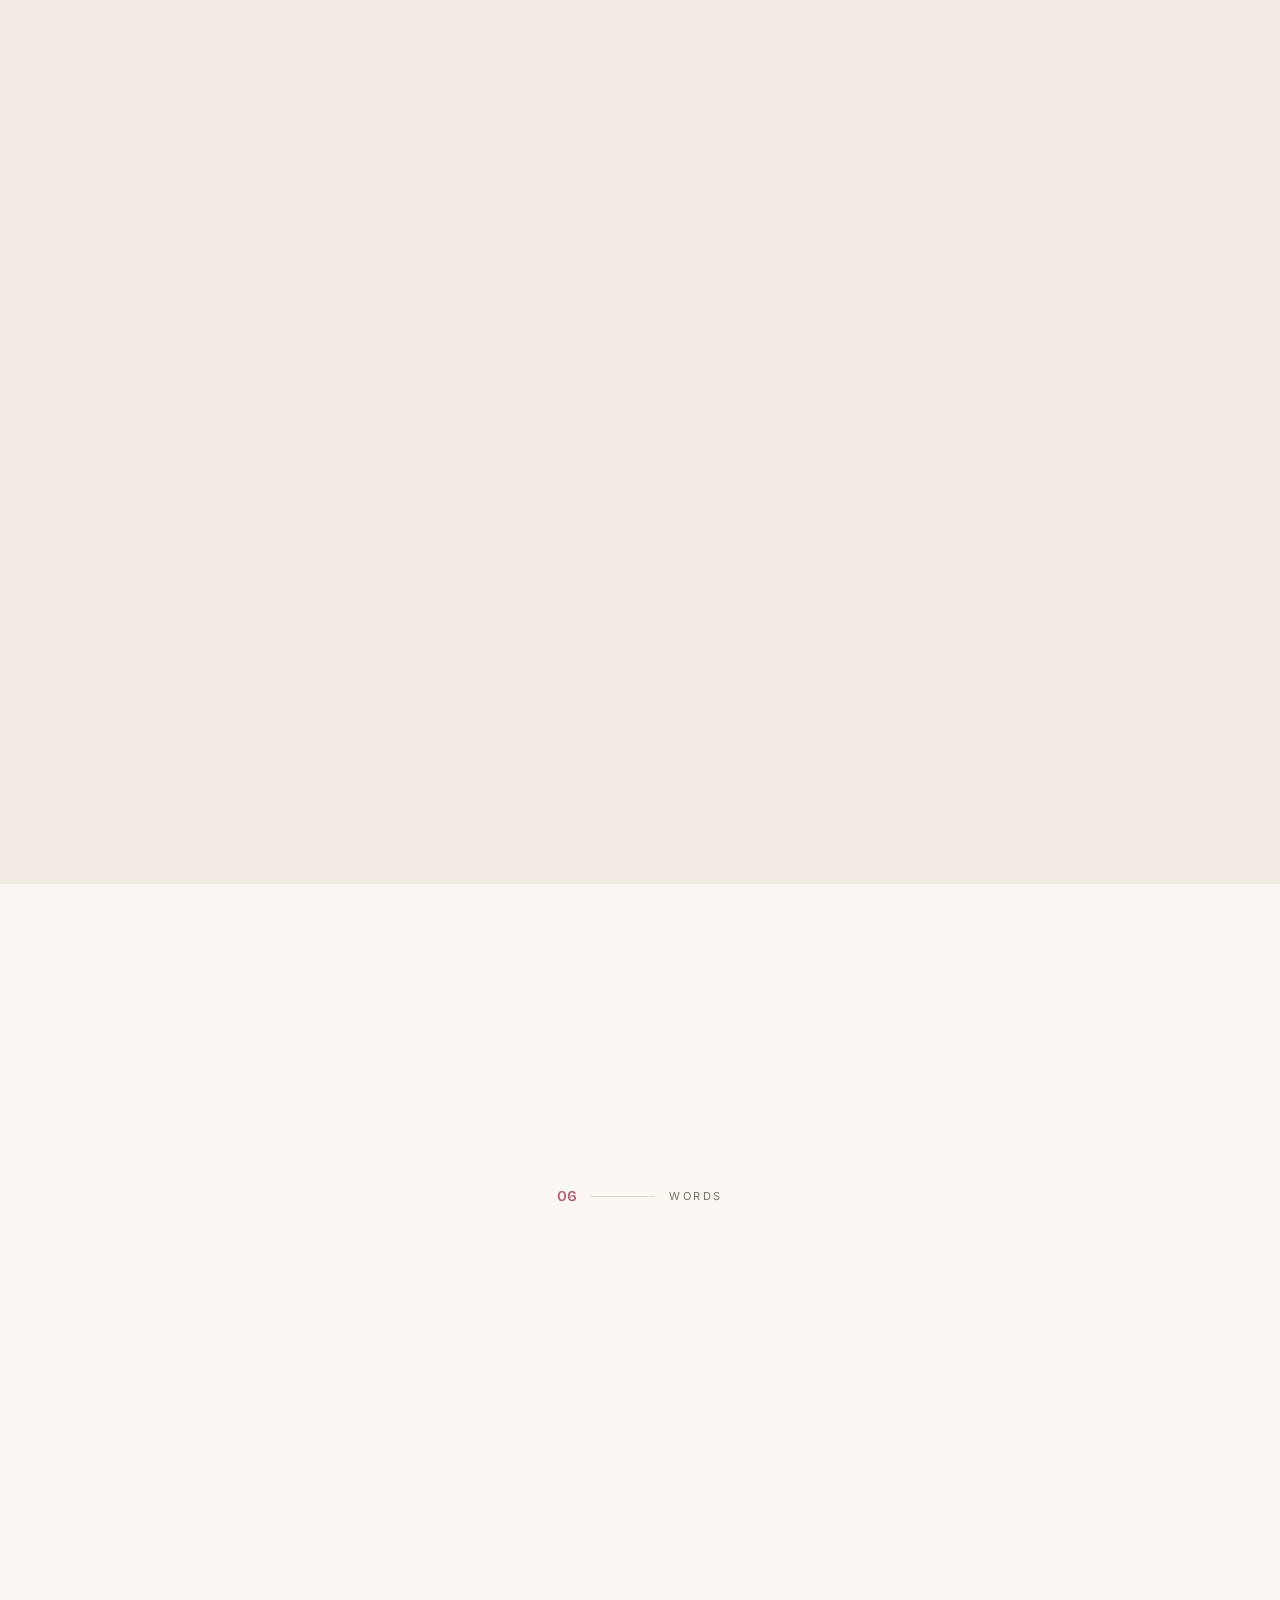
==== commit a404a8f4: "Add files via upload" ====
--- a/index.html
+++ b/index.html
@@ -45,7 +45,7 @@
       <div class="frame"><img src="./img/my.png" alt="Taerim"></div>
       <div class="cover-meta">
         <div><b>Busan</b>KR</div>
-        <div><b>2022 —</b>active</div>
+        <div><b>2026 —</b>active</div>
         <div><b>Open</b>for work</div>
       </div>
     </div>
@@ -76,24 +76,24 @@
     <div class="profile-spread">
       <div class="profile-photo reveal-left">
         <img src="./img/profile.png" alt="Tae Rim Profile" style="width:100%; height:100%; object-fit:cover; display:block;">
-        <span>Tae Rim, Busan</span>
+        <span>Visual Designer, Busan</span>
       </div>
       <div class="spine"></div>
       <div class="profile-text">
-        <p class="pull reveal">"생각한 아이디어가 화면에 제대로 그려질 때,<br>그리고 그게 <span>자연스럽게 쓰일 때</span> 가장 즐겁습니다."</p>
+        <p class="pull reveal">"새로운 아이디어를 발견하고,<br>그것을 <span>나만의 시각으로 표현하는 과정</span>을 좋아합니다."</p>
         
         <p class="body reveal">
-          기획하고 디자인하는 것에 그치지 않고, 직접 코드로 구현해서 화면에 생기를 불어넣는 일을 하고 있습니다. 처음 인상부터 사용자가 마우스를 움직일 때 느끼는 작은 디테일까지, 디자이너와 개발자의 시선을 모두 담아 자연스러운 흐름을 만듭니다.
+          동의대학교 시각디자인학과에서 디자인을 공부하며 웹디자인, 브랜드 디자인, 그래픽 디자인 등 다양한 작업을 경험하고 있습니다. 단순히 보기 좋은 결과물을 만드는 것을 넘어, 하나의 콘셉트와 이야기가 자연스럽게 전달되는 디자인을 고민합니다.
         </p>
         
         <p class="body reveal">
-          화려하게 과하기보다는 정돈된 화면 속에서 편안하게 스며드는 디자인을 좋아합니다. 작은 여백과 간격 하나에도 나름의 이유를 고민하며, 끝까지 책임감 있게 마감하는 과정 자체를 즐깁니다.
+          새로운 것을 배우고 직접 구현해 보는 것을 좋아하며, HTML·CSS·JavaScript를 활용한 웹 작업에도 관심을 가지고 있습니다. 익숙한 방식에 머무르기보다 다양한 시도와 경험을 통해 저만의 디자인 언어를 만들어가는 디자이너가 되고 싶습니다.
         </p>
 
         <div class="info-grid reveal">
-          <div><div class="n">12+</div><div class="l">Projects</div></div>
-          <div><div class="n">4yr</div><div class="l">Experience</div></div>
-          <div><div class="n">3</div><div class="l">Disciplines</div></div>
+          <div><div class="n">03</div><div class="l">Visual Design</div></div>
+          <div><div class="n">WEB</div><div class="l">HTML · CSS · JS</div></div>
+          <div><div class="n">∞</div><div class="l">Growing Designer</div></div>
         </div>
       </div>
     </div>
@@ -241,40 +241,4 @@
 <section id="words">
   <div class="inner">
     <div class="chapter-label" style="justify-content:center;"><span class="num">06</span><span class="ln"></span><span class="txt">Words</span></div>
-    <p class="quote reveal">"좋은 화면은 억지로 시선을 빼앗지 않습니다.<br>다만 <span>다정하게, 오랫동안</span> 깊은 잔상을 남깁니다."</p>
-    <p class="attrib reveal">— Kim Tae Rim, design note</p>
-  </div>
-</section>
-
-<!-- CONTACT -->
-<section id="contact">
-  <div class="inner">
-    <div class="chapter-label"><span class="num">07</span><span class="ln"></span><span class="txt">Contact</span></div>
-    <h2 class="big reveal">Let's write the<br><em>next chapter</em></h2>
-    <div class="contact-grid">
-      <div class="contact-form reveal">
-        <div class="field"><label>Name</label><input type="text" placeholder="이름을 입력해 주세요"></div>
-        <div class="field"><label>Email</label><input type="email" placeholder="답변받으실 이메일 주소"></div>
-        <div class="field"><label>Message</label><textarea rows="3" placeholder="프로젝트 제안이나 나누고 싶은 이야기를 남겨주세요"></textarea></div>
-        <a class="btn solid" href="#" onclick="return false;" style="margin-top:10px;">Send message</a>
-      </div>
-      <div class="contact-side reveal">
-        <p>포트폴리오를 끝까지 살펴봐 주셔서 감사합니다. 새로운 프로젝트 협업 제안이나 디자이너로서의 작은 피드백도 언제든 반갑게 기다립니다.</p>
-        <div class="contact-links">
-          <a href="mailto:hello@ksj.com">Email <span>↗</span></a>
-          <a href="#" onclick="return false;">Instagram <span>↗</span></a>
-          <a href="#" onclick="return false;">Github <span>↗</span></a>
-        </div>
-      </div>
-    </div>
-    <div class="colophon">
-      <span>Kim Tae Rim — Busan, 2026</span>
-      <span>Designed &amp; coded end to end</span>
-      <span>Vol. 01 / End of book</span>
-    </div>
-  </div>
-</section>
-
-<script src="js/script.js"></script>
-</body>
-</html>+    <p class="quote reveal">"좋은 화면은 억지로 시선
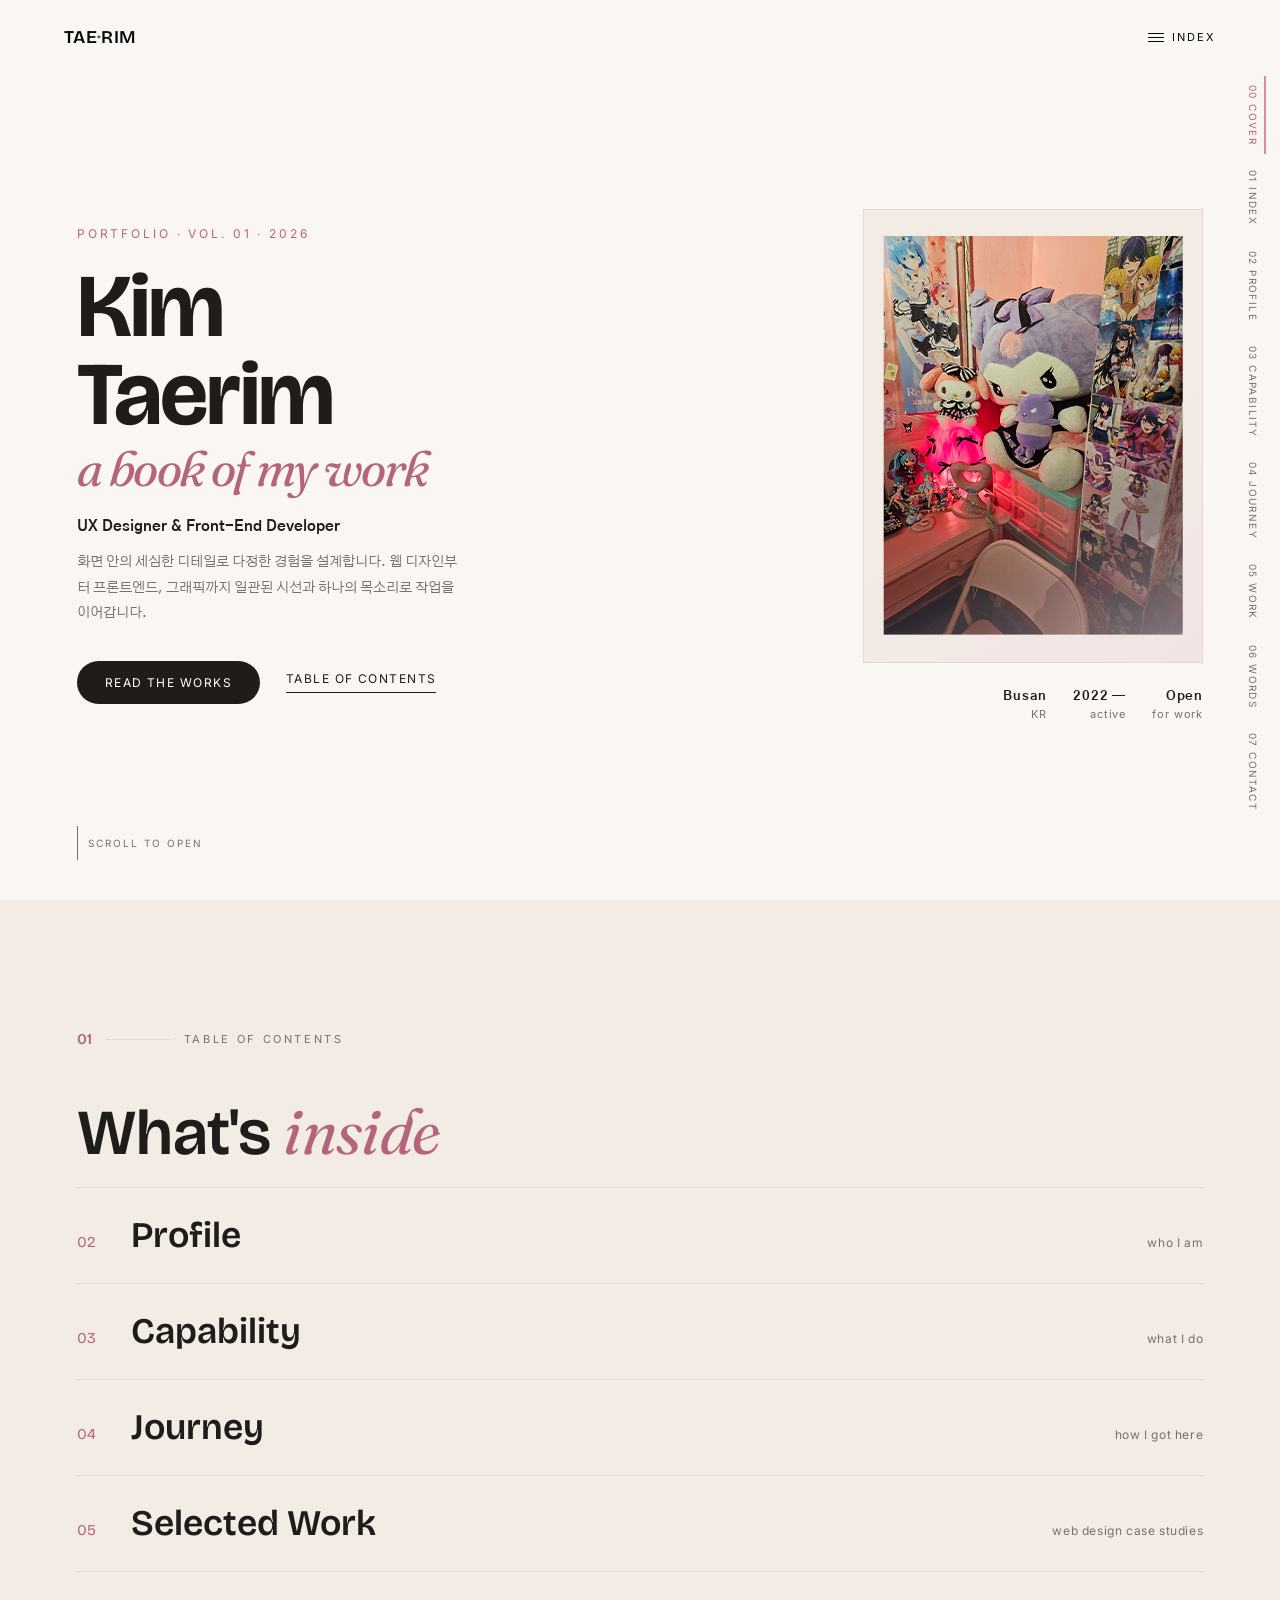
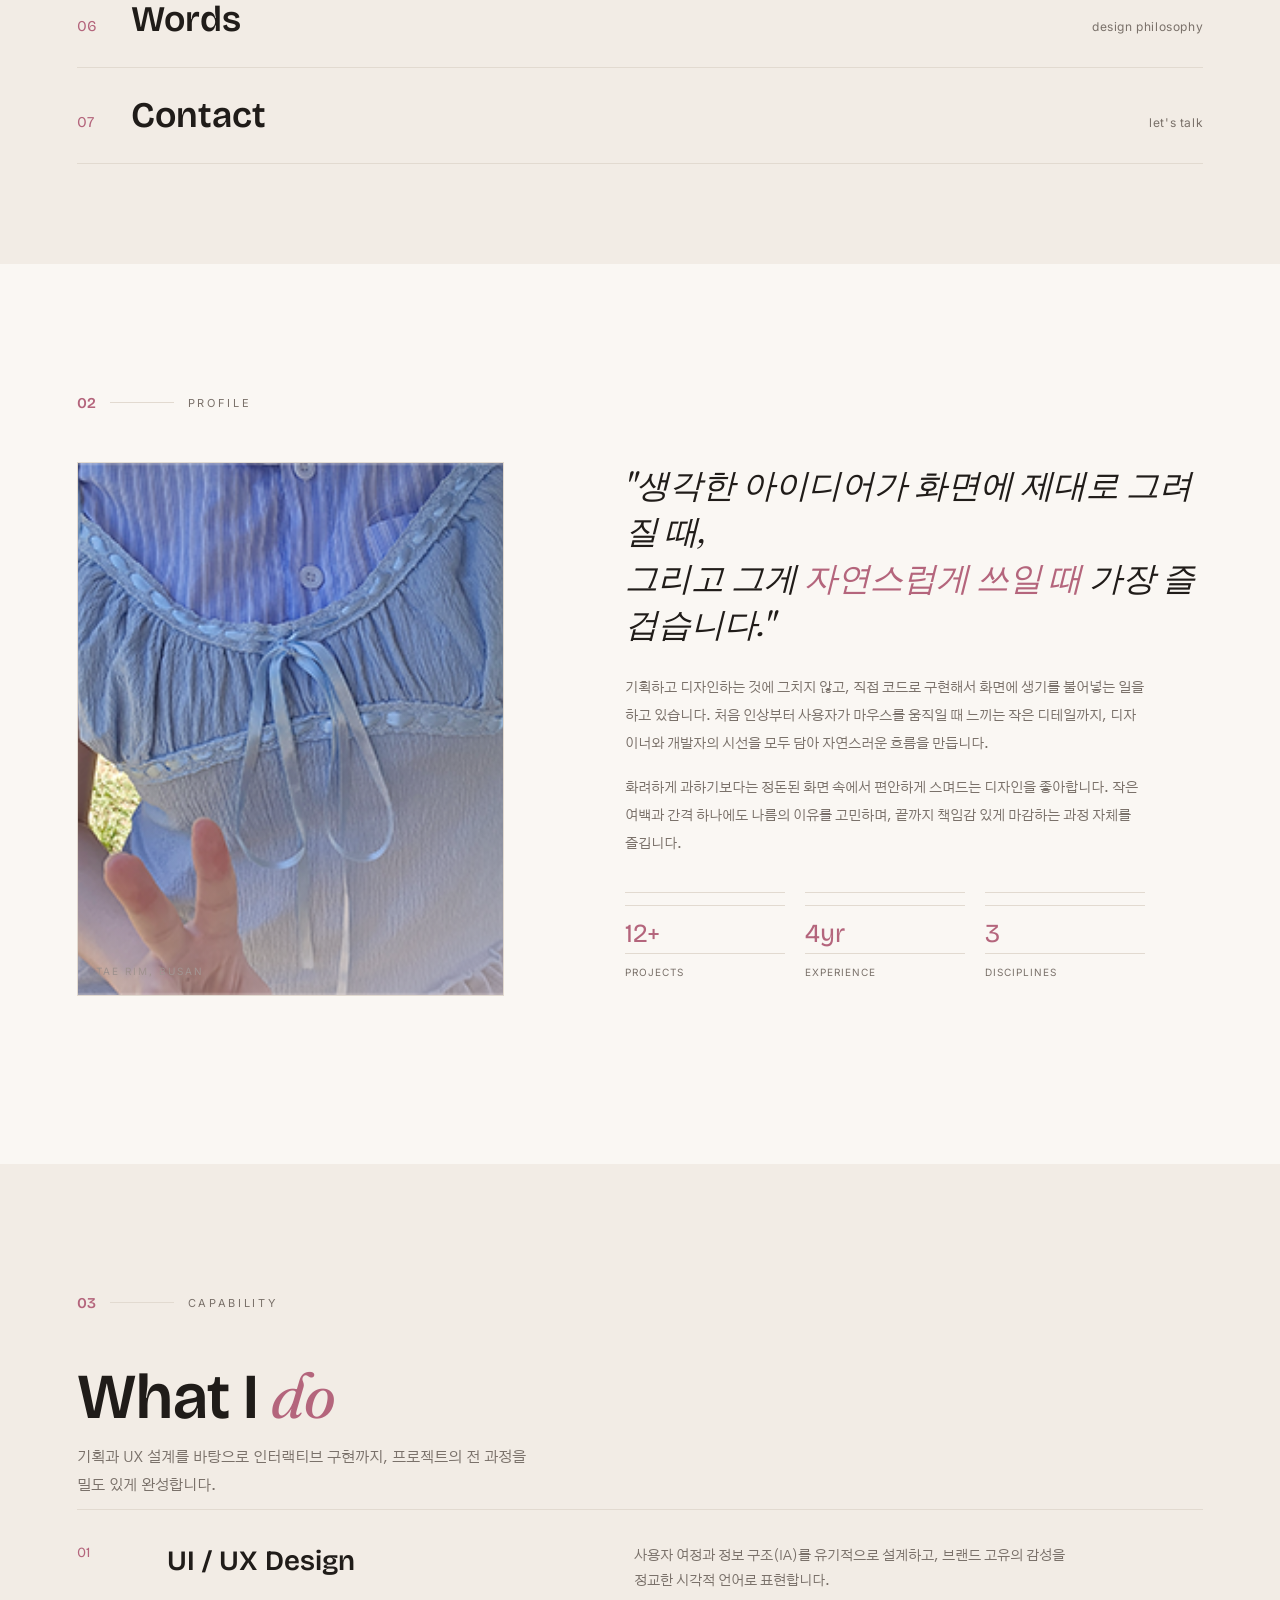
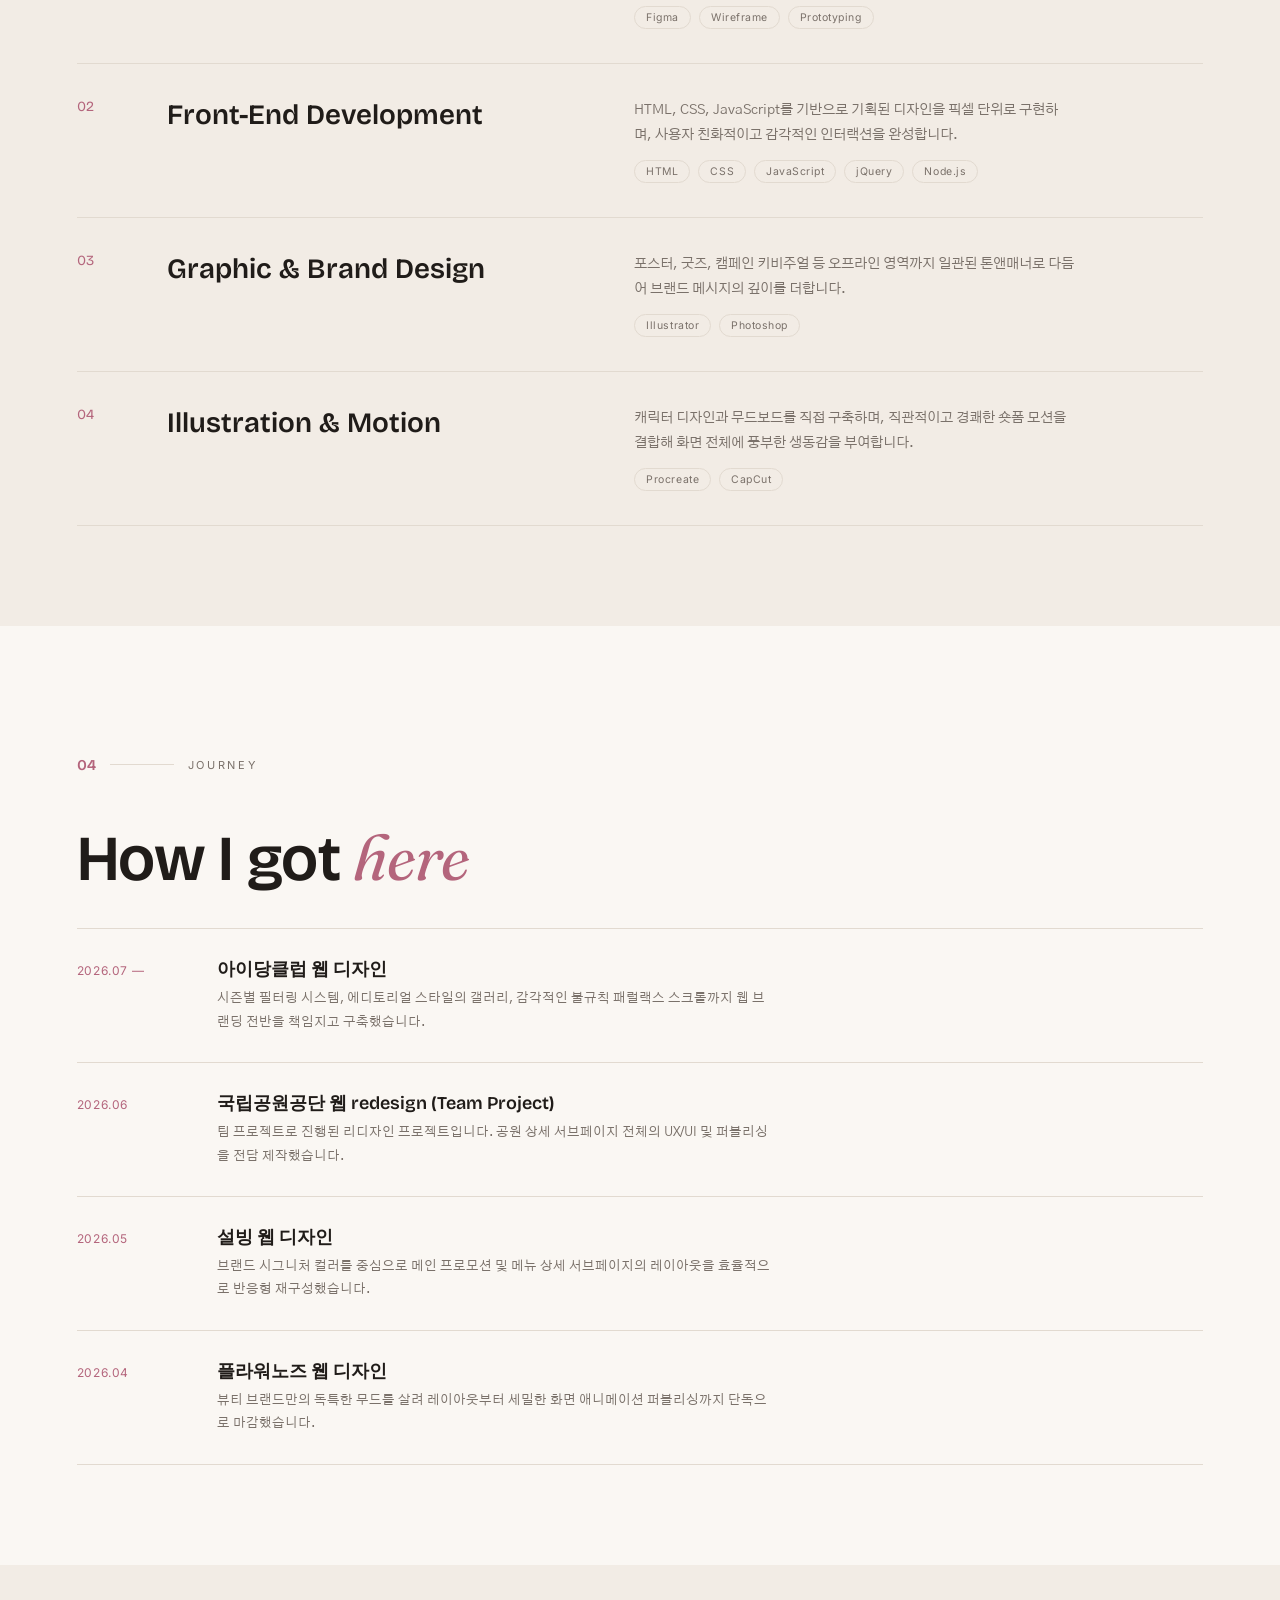
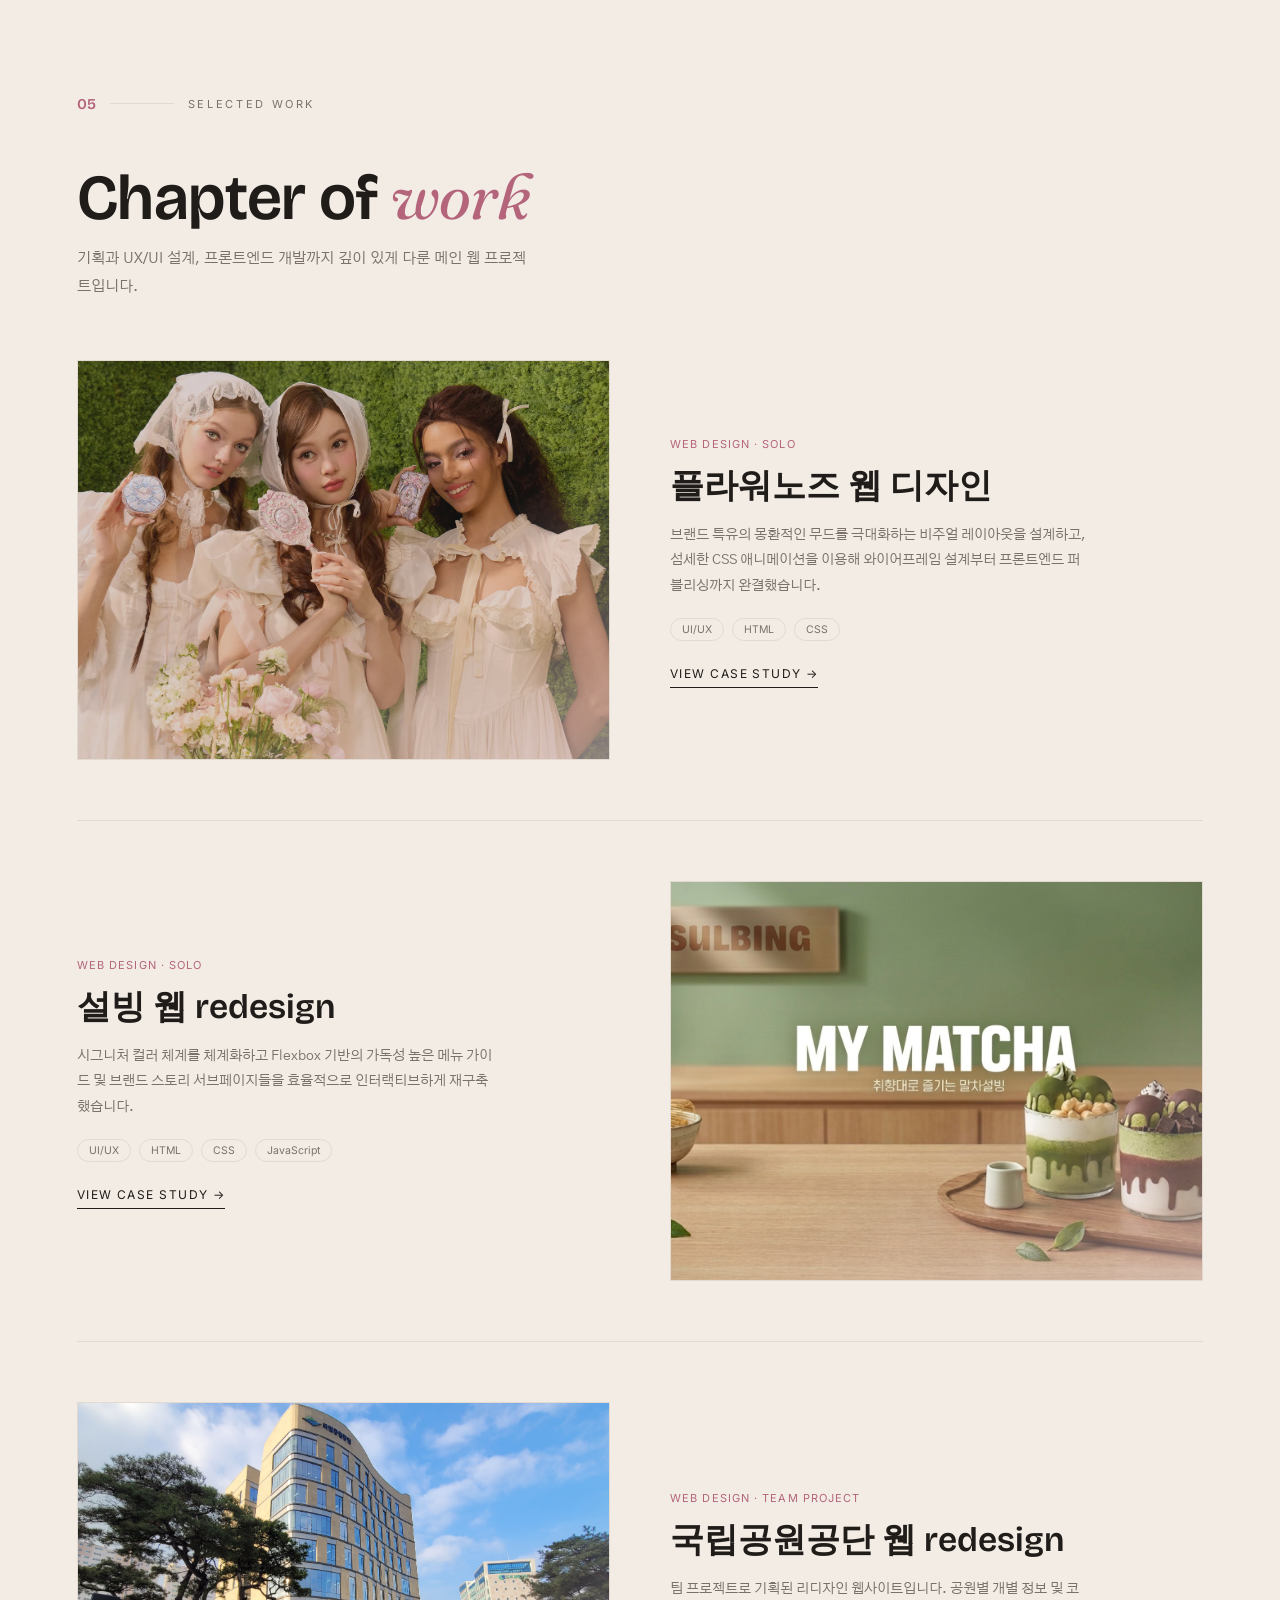
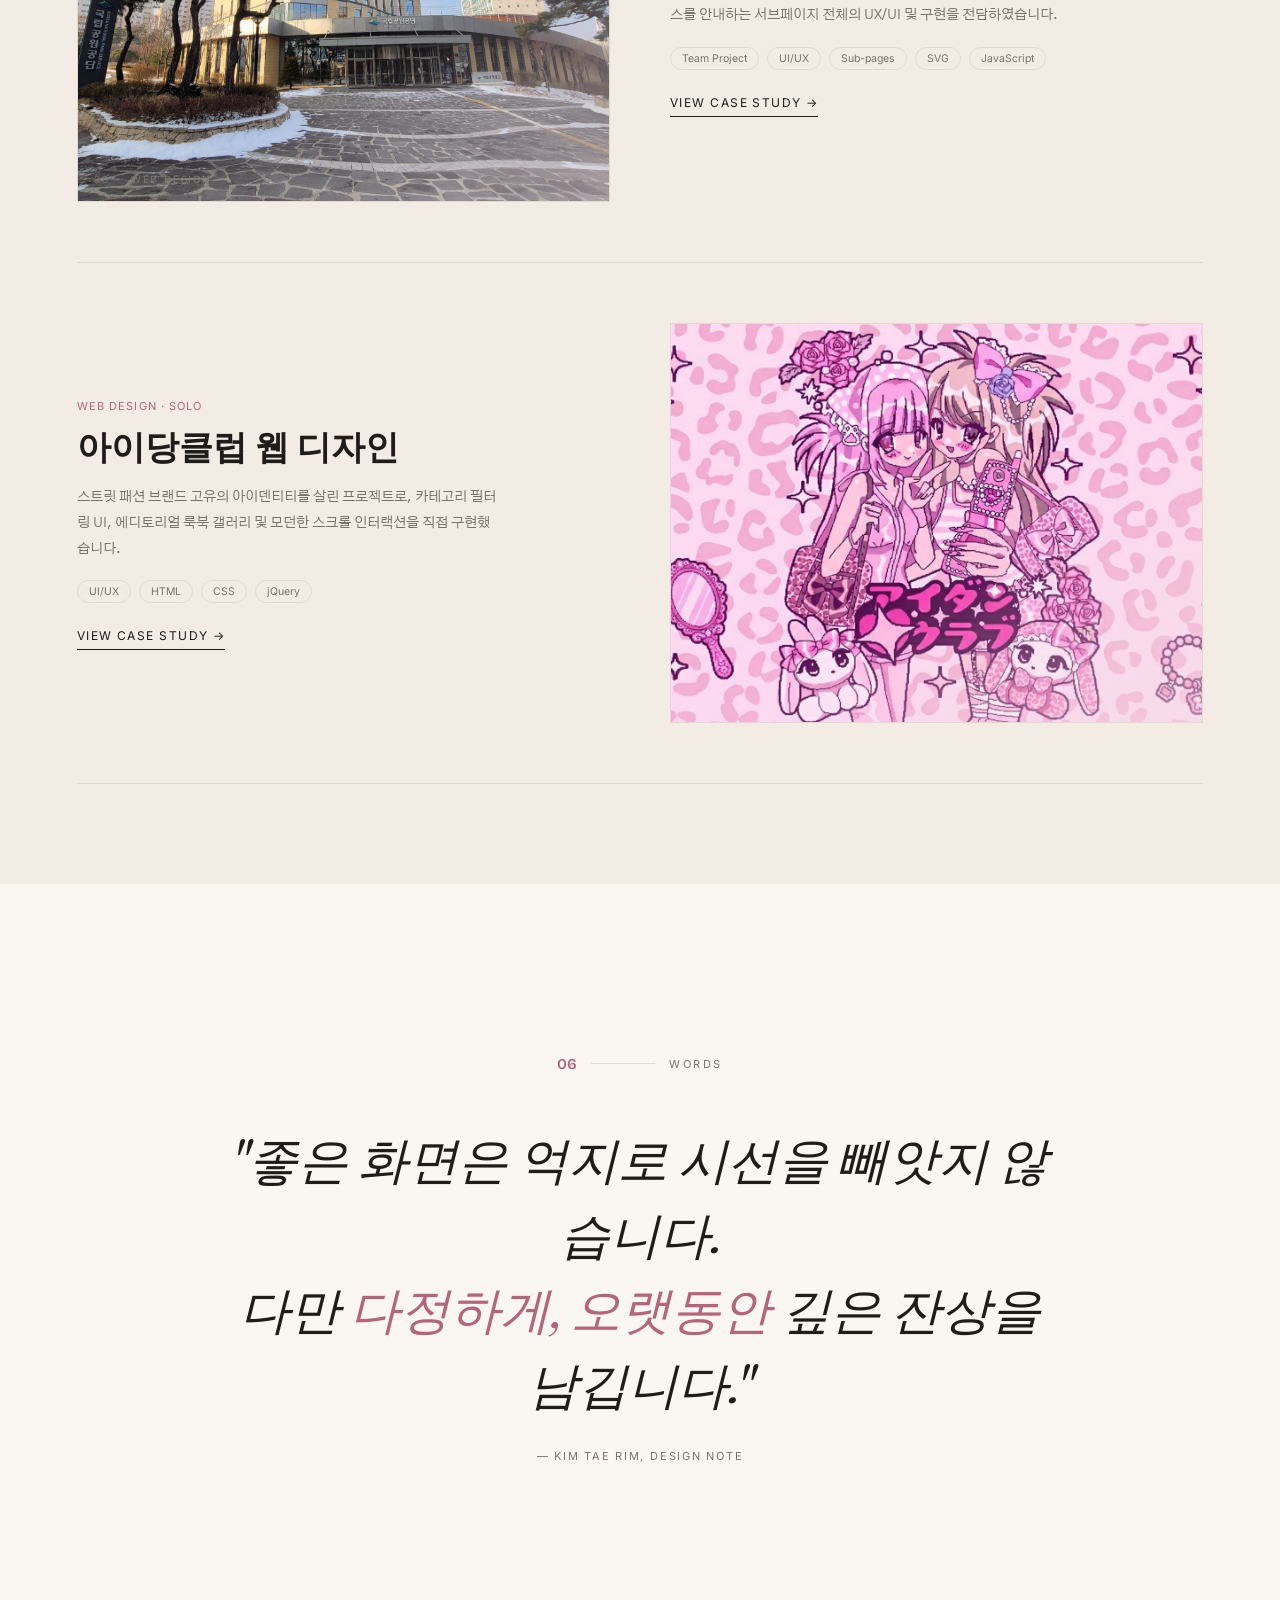
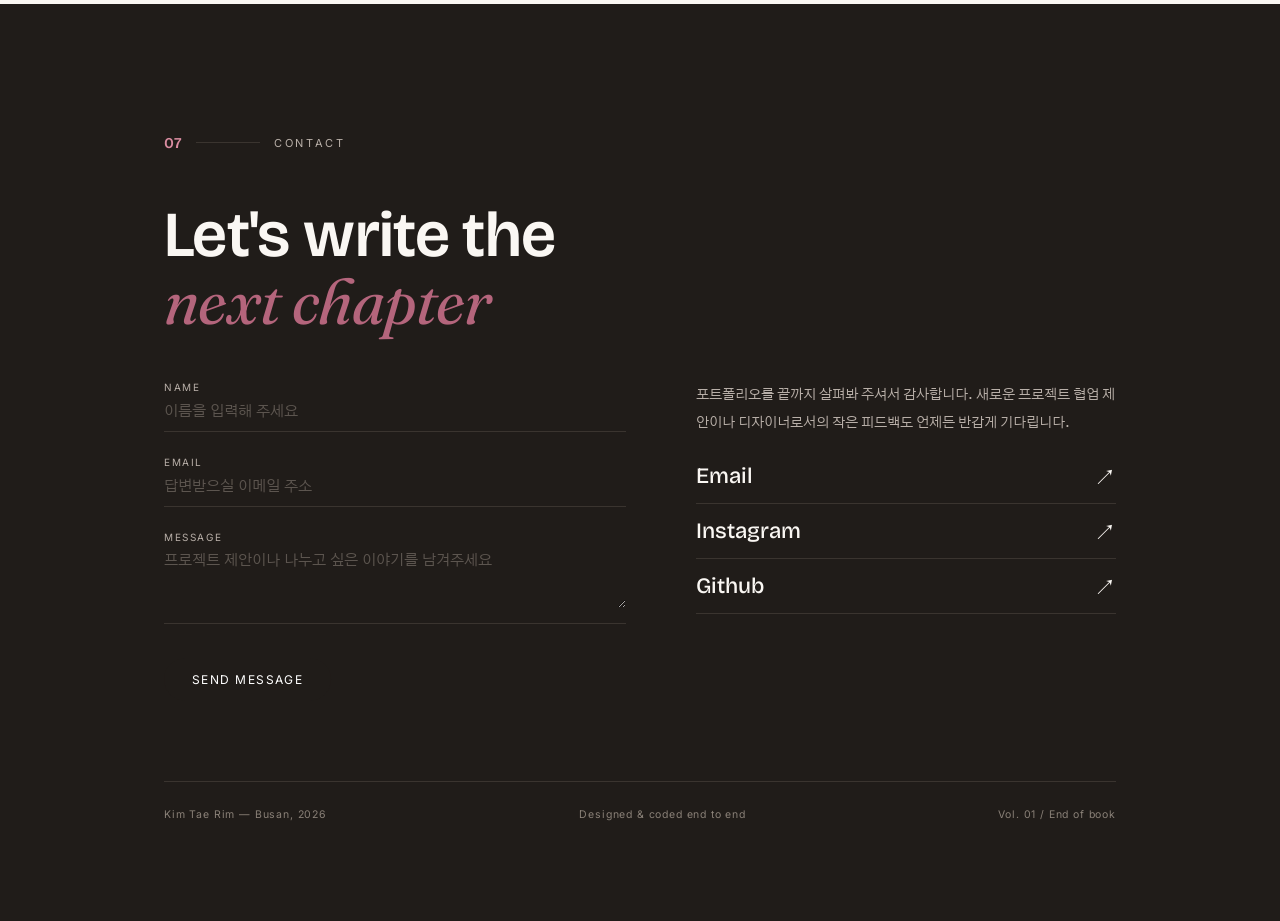
==== commit f4f8a75b: "Add files via upload" ====
--- a/index.html
+++ b/index.html
@@ -45,7 +45,7 @@
       <div class="frame"><img src="./img/my.png" alt="Taerim"></div>
       <div class="cover-meta">
         <div><b>Busan</b>KR</div>
-        <div><b>2026 —</b>active</div>
+        <div><b>2022 —</b>active</div>
         <div><b>Open</b>for work</div>
       </div>
     </div>
@@ -76,24 +76,24 @@
     <div class="profile-spread">
       <div class="profile-photo reveal-left">
         <img src="./img/profile.png" alt="Tae Rim Profile" style="width:100%; height:100%; object-fit:cover; display:block;">
-        <span>Visual Designer, Busan</span>
+        <span>Tae Rim, Busan</span>
       </div>
       <div class="spine"></div>
       <div class="profile-text">
-        <p class="pull reveal">"새로운 아이디어를 발견하고,<br>그것을 <span>나만의 시각으로 표현하는 과정</span>을 좋아합니다."</p>
+        <p class="pull reveal">"생각한 아이디어가 화면에 제대로 그려질 때,<br>그리고 그게 <span>자연스럽게 쓰일 때</span> 가장 즐겁습니다."</p>
         
         <p class="body reveal">
-          동의대학교 시각디자인학과에서 디자인을 공부하며 웹디자인, 브랜드 디자인, 그래픽 디자인 등 다양한 작업을 경험하고 있습니다. 단순히 보기 좋은 결과물을 만드는 것을 넘어, 하나의 콘셉트와 이야기가 자연스럽게 전달되는 디자인을 고민합니다.
+          기획하고 디자인하는 것에 그치지 않고, 직접 코드로 구현해서 화면에 생기를 불어넣는 일을 하고 있습니다. 처음 인상부터 사용자가 마우스를 움직일 때 느끼는 작은 디테일까지, 디자이너와 개발자의 시선을 모두 담아 자연스러운 흐름을 만듭니다.
         </p>
         
         <p class="body reveal">
-          새로운 것을 배우고 직접 구현해 보는 것을 좋아하며, HTML·CSS·JavaScript를 활용한 웹 작업에도 관심을 가지고 있습니다. 익숙한 방식에 머무르기보다 다양한 시도와 경험을 통해 저만의 디자인 언어를 만들어가는 디자이너가 되고 싶습니다.
+          화려하게 과하기보다는 정돈된 화면 속에서 편안하게 스며드는 디자인을 좋아합니다. 작은 여백과 간격 하나에도 나름의 이유를 고민하며, 끝까지 책임감 있게 마감하는 과정 자체를 즐깁니다.
         </p>
 
         <div class="info-grid reveal">
-          <div><div class="n">03</div><div class="l">Visual Design</div></div>
-          <div><div class="n">WEB</div><div class="l">HTML · CSS · JS</div></div>
-          <div><div class="n">∞</div><div class="l">Growing Designer</div></div>
+          <div><div class="n">12+</div><div class="l">Projects</div></div>
+          <div><div class="n">4yr</div><div class="l">Experience</div></div>
+          <div><div class="n">3</div><div class="l">Disciplines</div></div>
         </div>
       </div>
     </div>
@@ -241,4 +241,40 @@
 <section id="words">
   <div class="inner">
     <div class="chapter-label" style="justify-content:center;"><span class="num">06</span><span class="ln"></span><span class="txt">Words</span></div>
-    <p class="quote reveal">"좋은 화면은 억지로 시선+    <p class="quote reveal">"좋은 화면은 억지로 시선을 빼앗지 않습니다.<br>다만 <span>다정하게, 오랫동안</span> 깊은 잔상을 남깁니다."</p>
+    <p class="attrib reveal">— Kim Tae Rim, design note</p>
+  </div>
+</section>
+
+<!-- CONTACT -->
+<section id="contact">
+  <div class="inner">
+    <div class="chapter-label"><span class="num">07</span><span class="ln"></span><span class="txt">Contact</span></div>
+    <h2 class="big reveal">Let's write the<br><em>next chapter</em></h2>
+    <div class="contact-grid">
+      <div class="contact-form reveal">
+        <div class="field"><label>Name</label><input type="text" placeholder="이름을 입력해 주세요"></div>
+        <div class="field"><label>Email</label><input type="email" placeholder="답변받으실 이메일 주소"></div>
+        <div class="field"><label>Message</label><textarea rows="3" placeholder="프로젝트 제안이나 나누고 싶은 이야기를 남겨주세요"></textarea></div>
+        <a class="btn solid" href="#" onclick="return false;" style="margin-top:10px;">Send message</a>
+      </div>
+      <div class="contact-side reveal">
+        <p>포트폴리오를 끝까지 살펴봐 주셔서 감사합니다. 새로운 프로젝트 협업 제안이나 디자이너로서의 작은 피드백도 언제든 반갑게 기다립니다.</p>
+        <div class="contact-links">
+          <a href="mailto:hello@ksj.com">Email <span>↗</span></a>
+          <a href="#" onclick="return false;">Instagram <span>↗</span></a>
+          <a href="#" onclick="return false;">Github <span>↗</span></a>
+        </div>
+      </div>
+    </div>
+    <div class="colophon">
+      <span>Kim Tae Rim — Busan, 2026</span>
+      <span>Designed &amp; coded end to end</span>
+      <span>Vol. 01 / End of book</span>
+    </div>
+  </div>
+</section>
+
+<script src="js/script.js"></script>
+</body>
+</html>
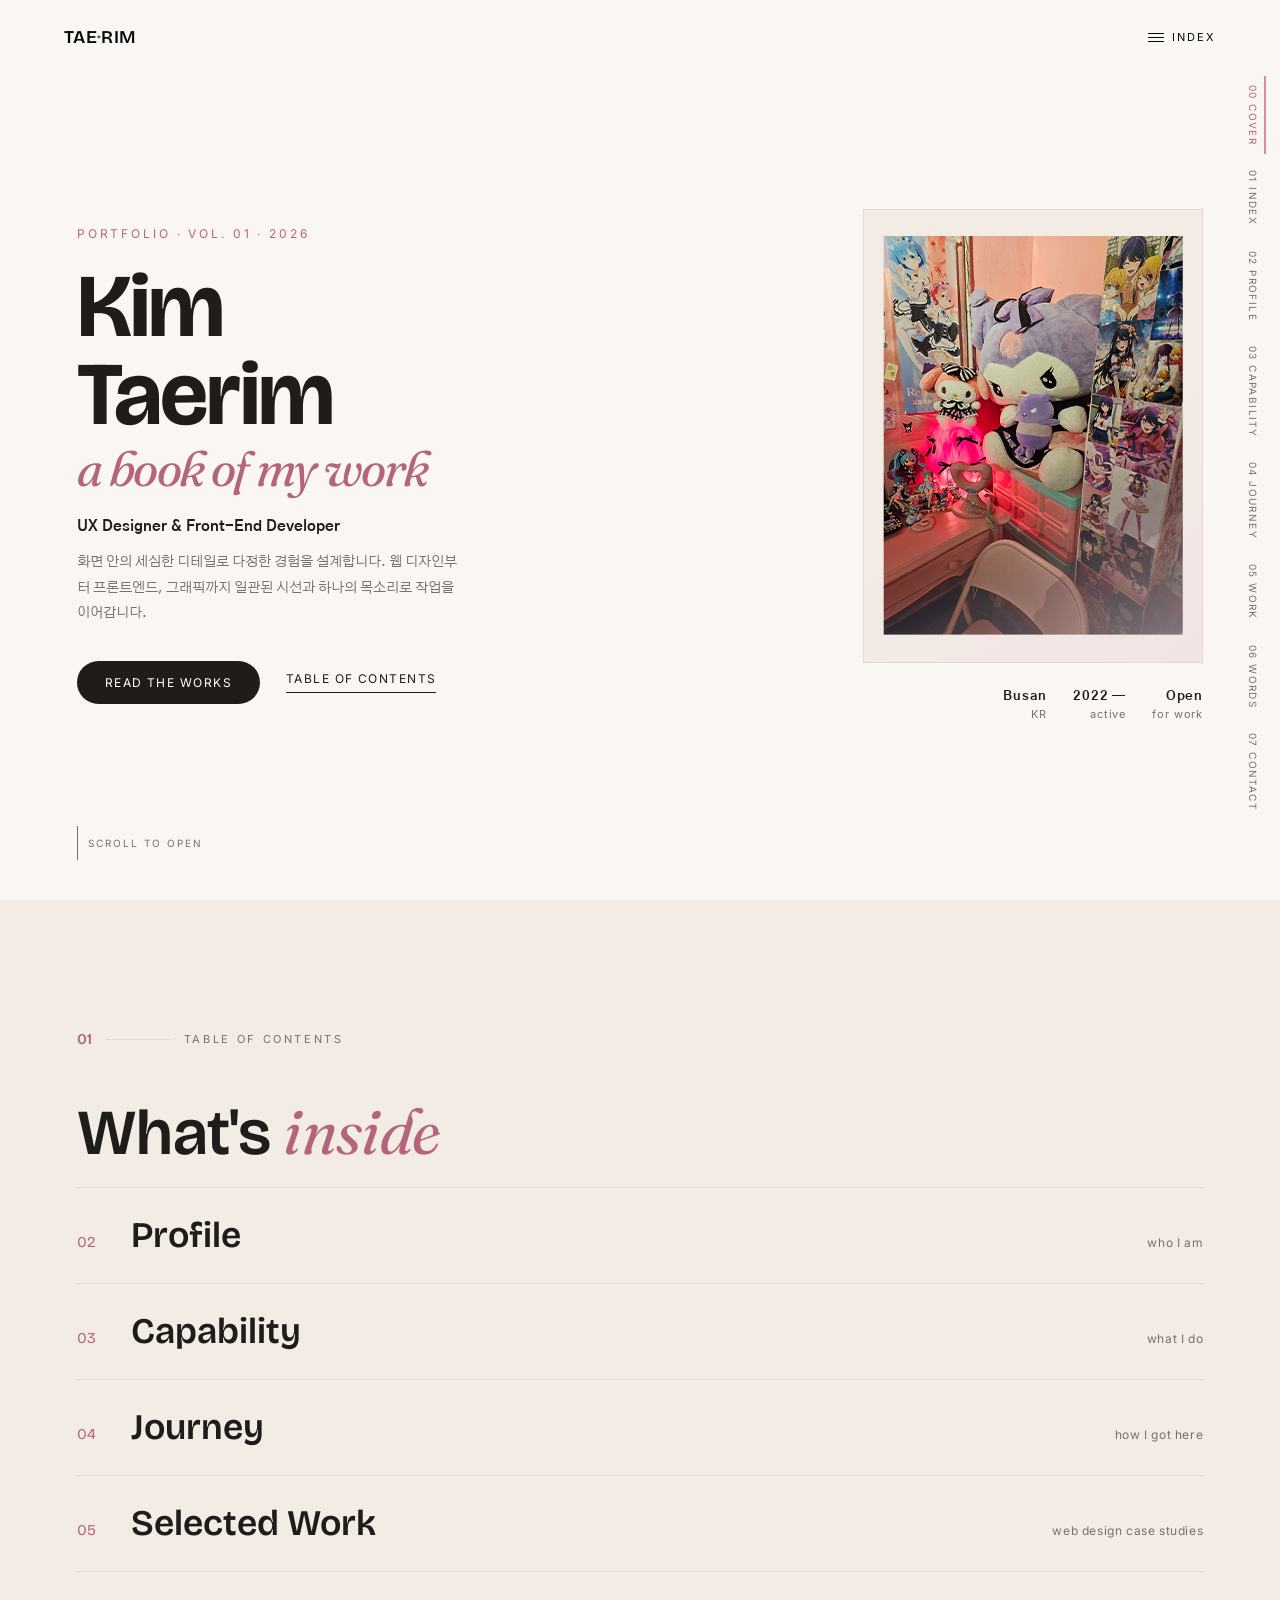
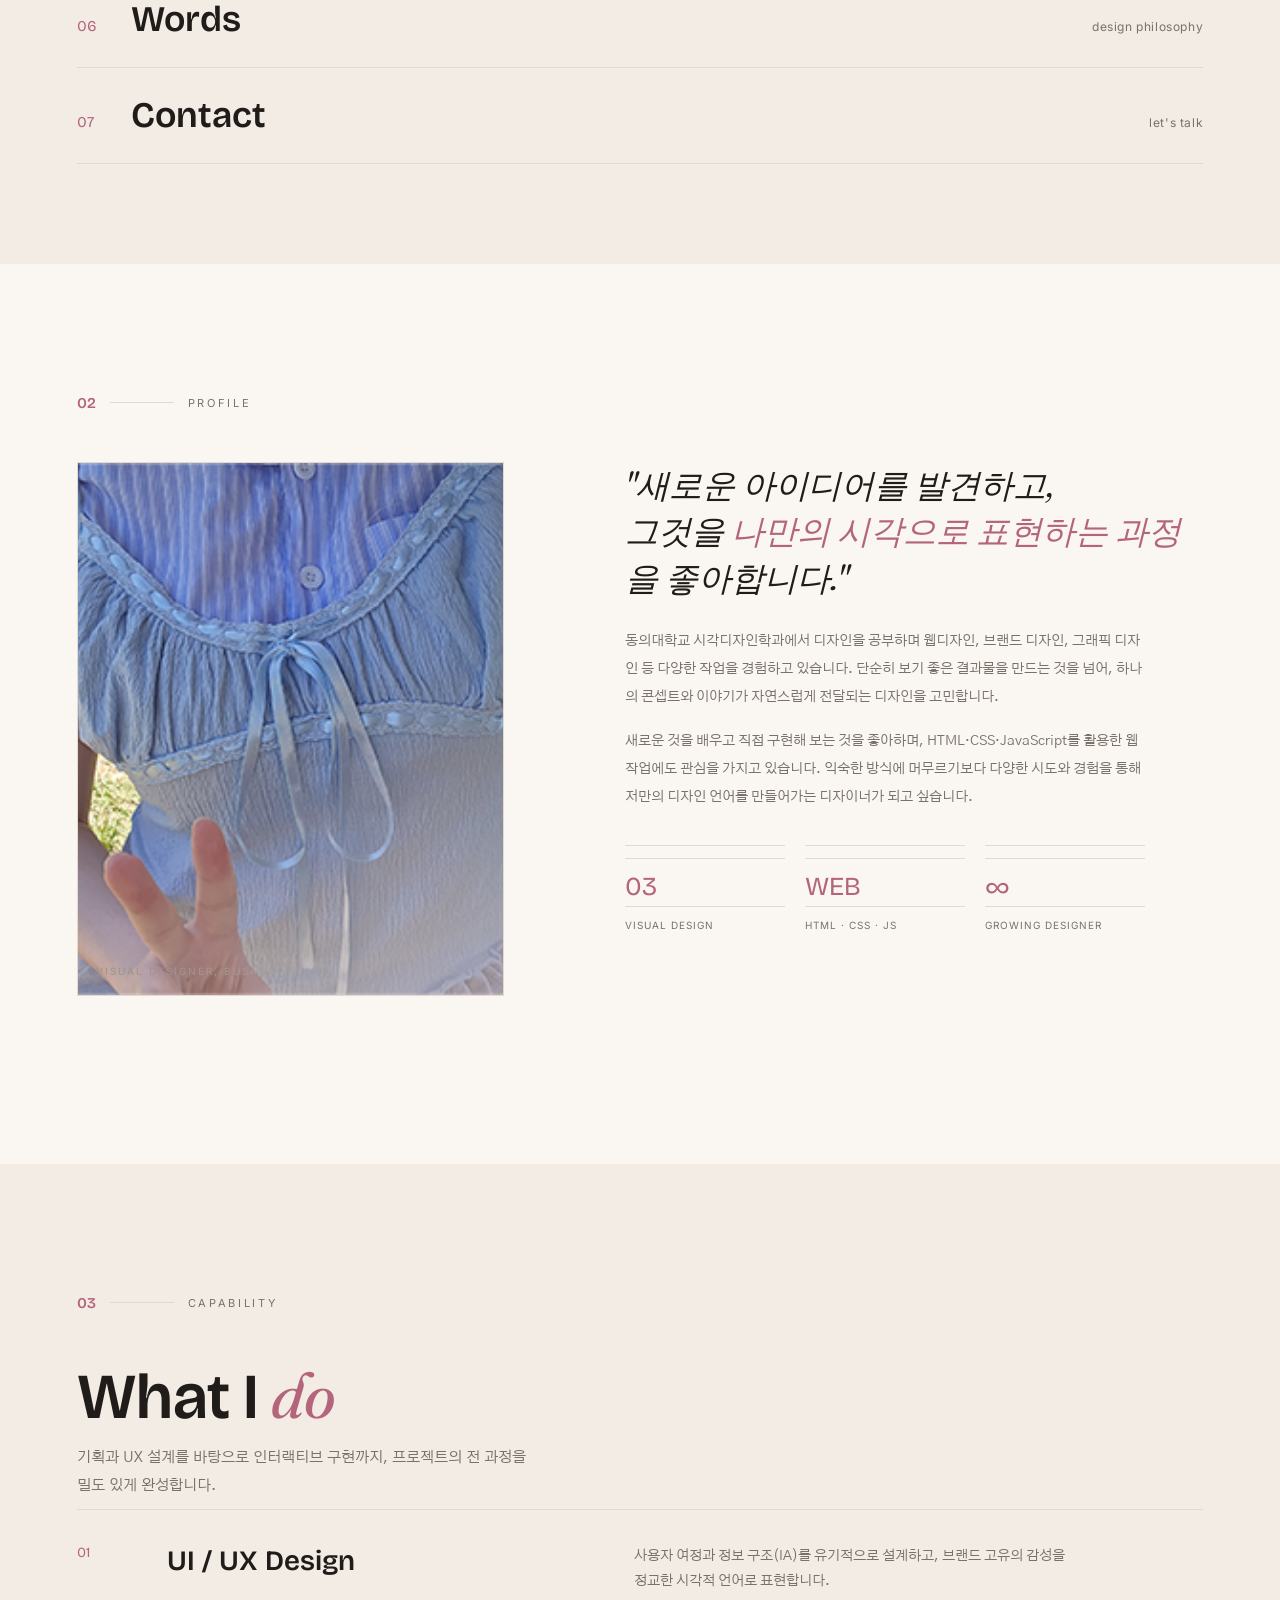
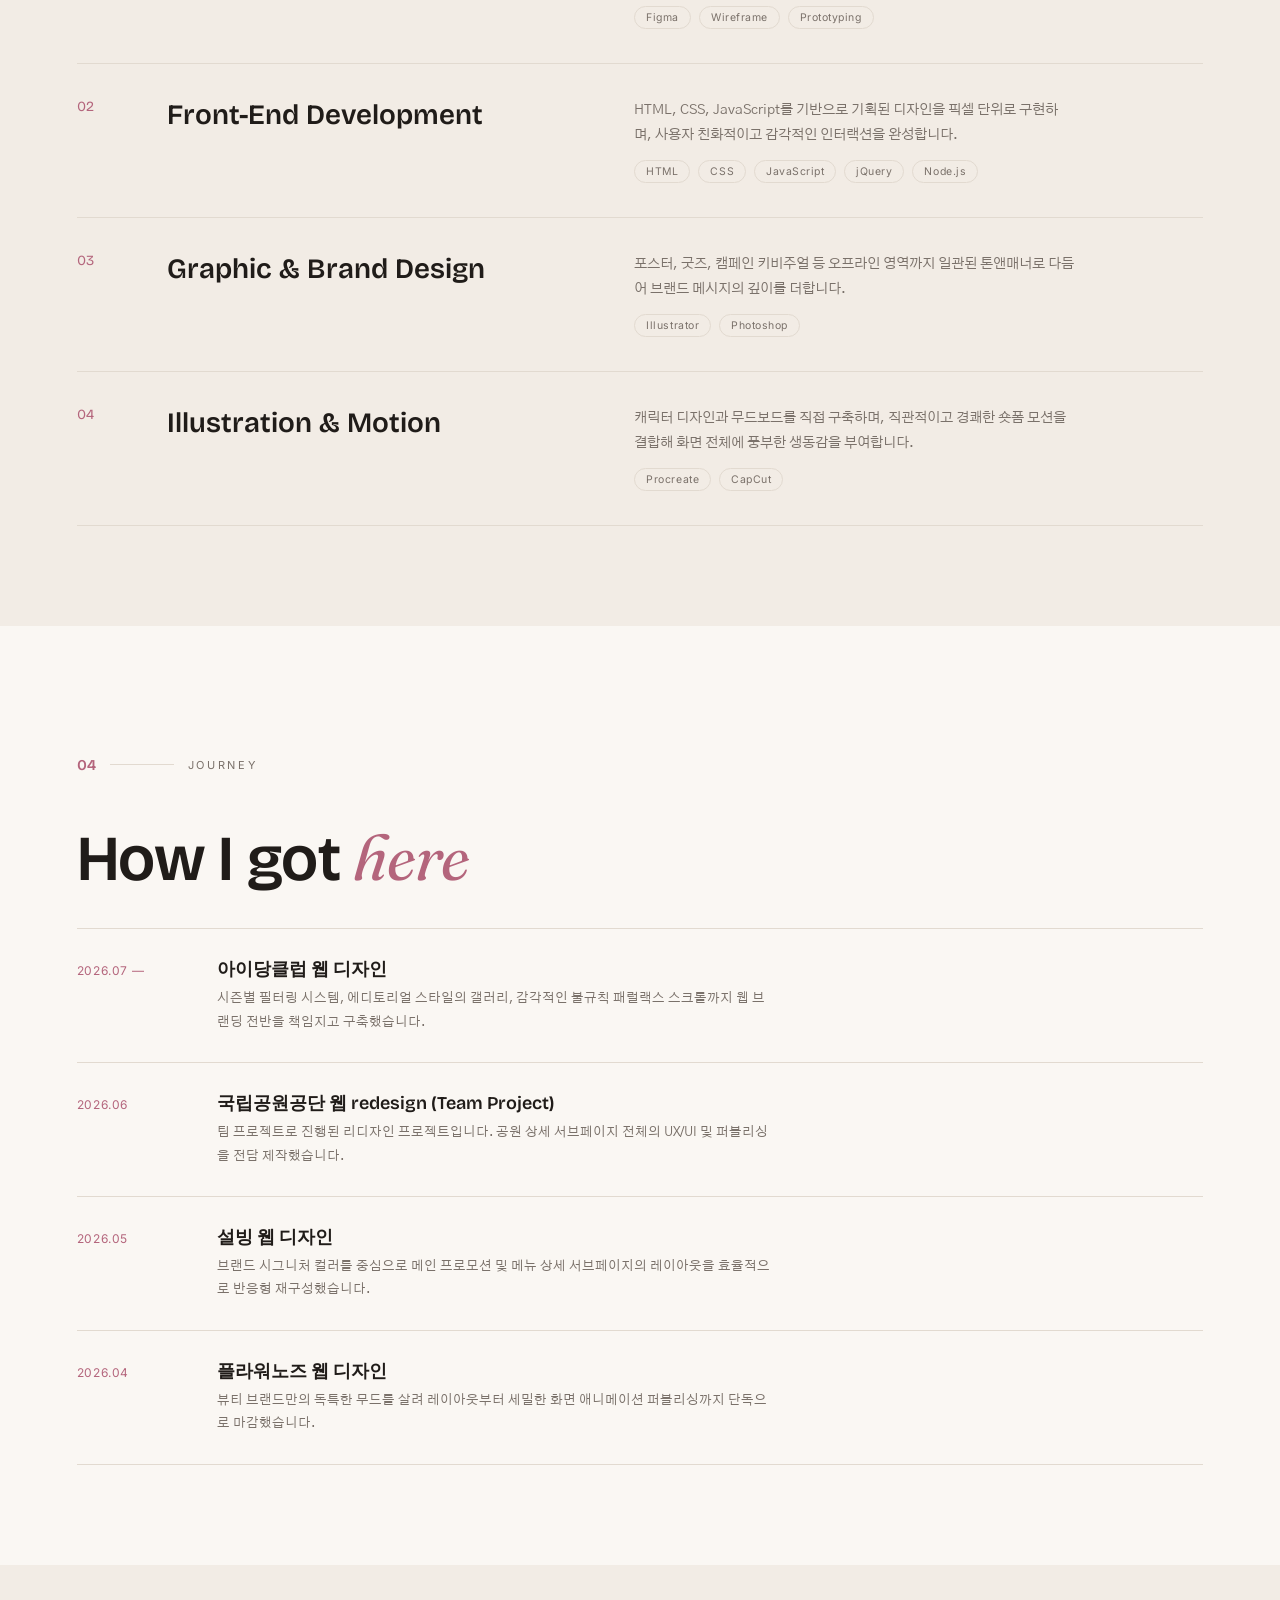
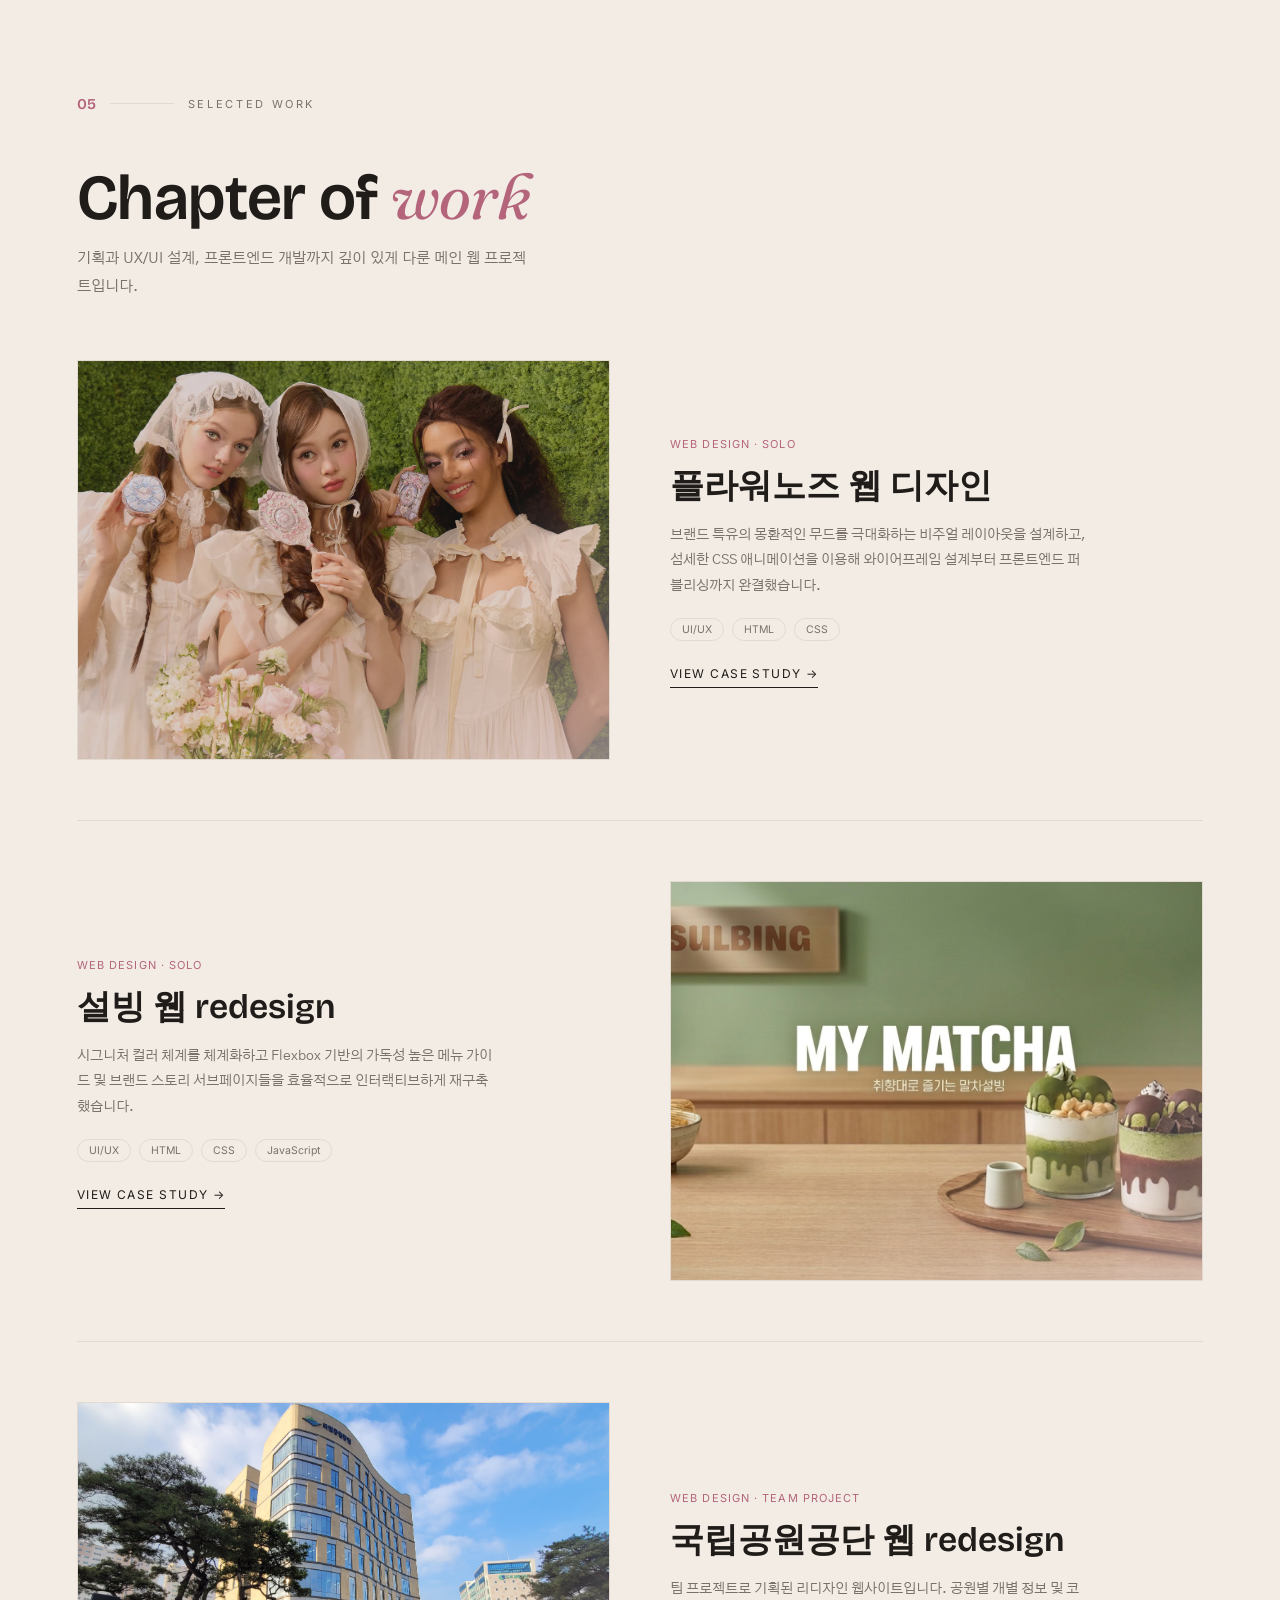
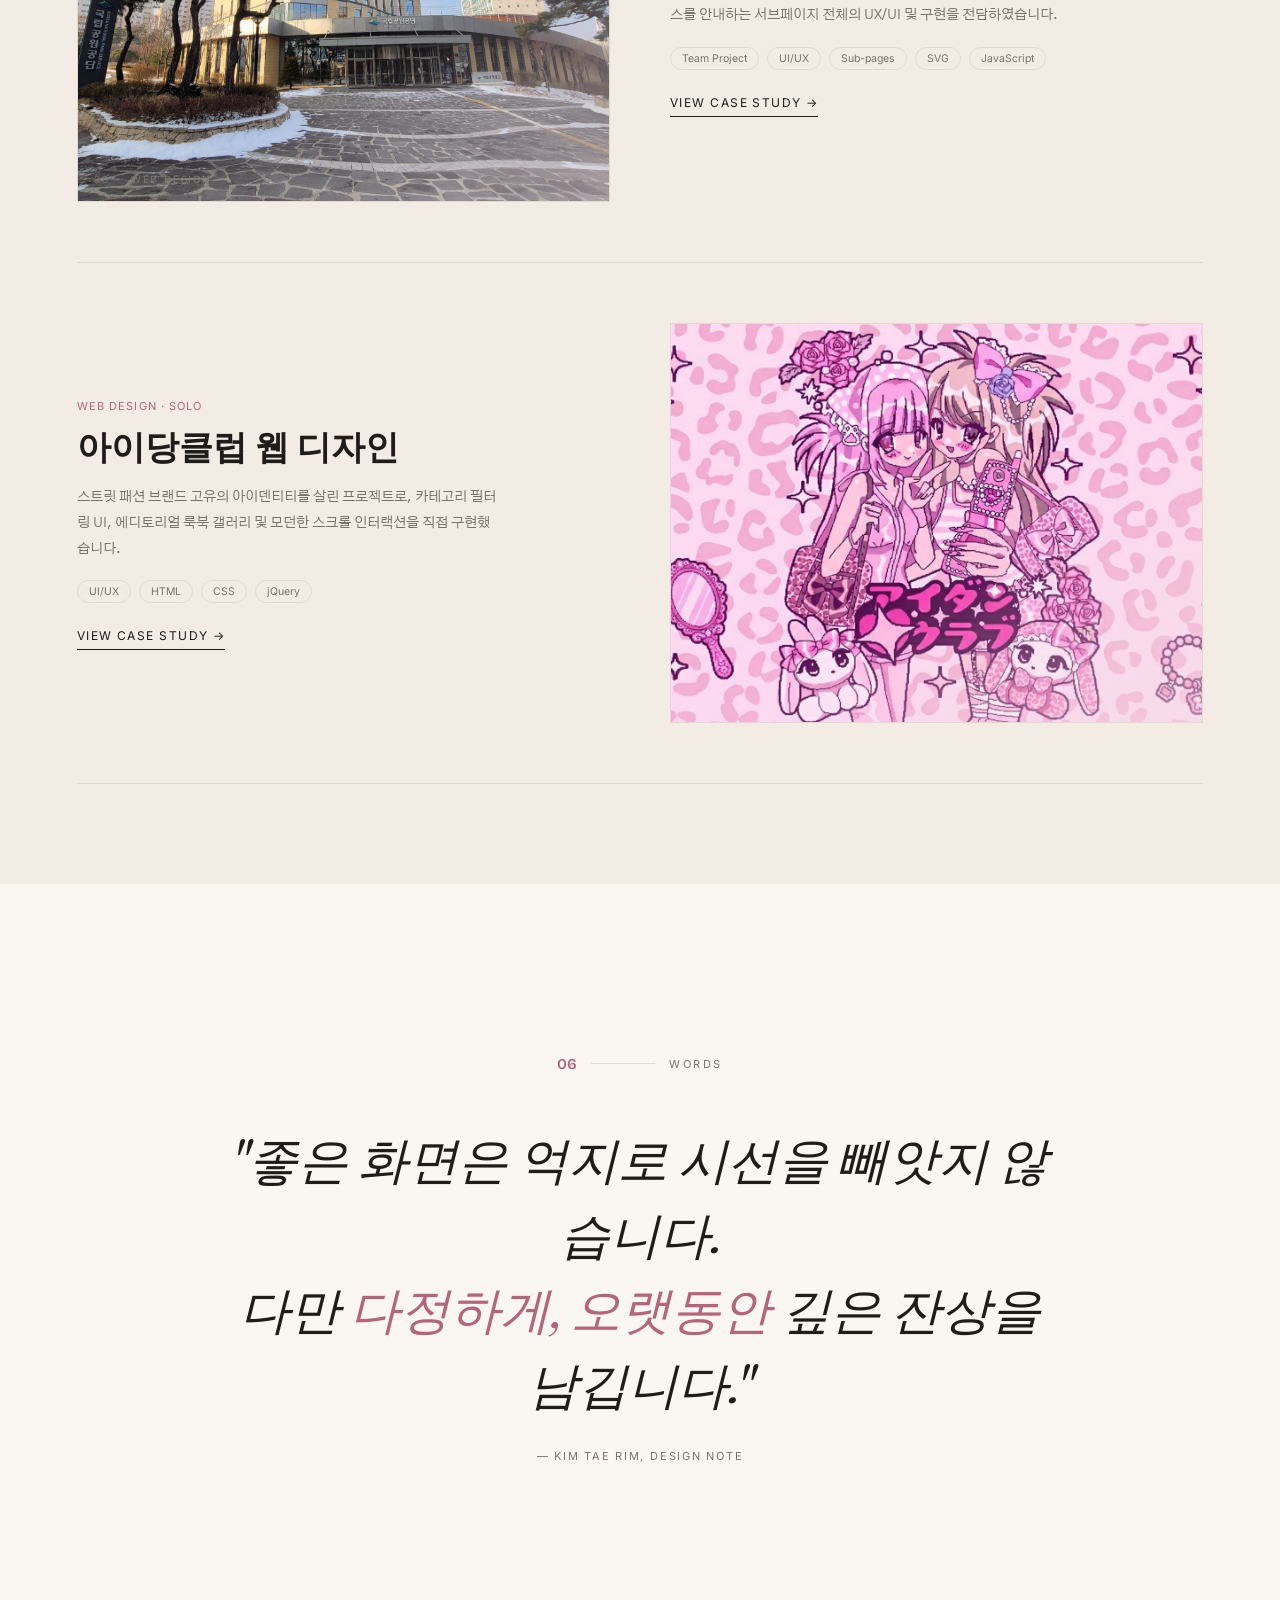
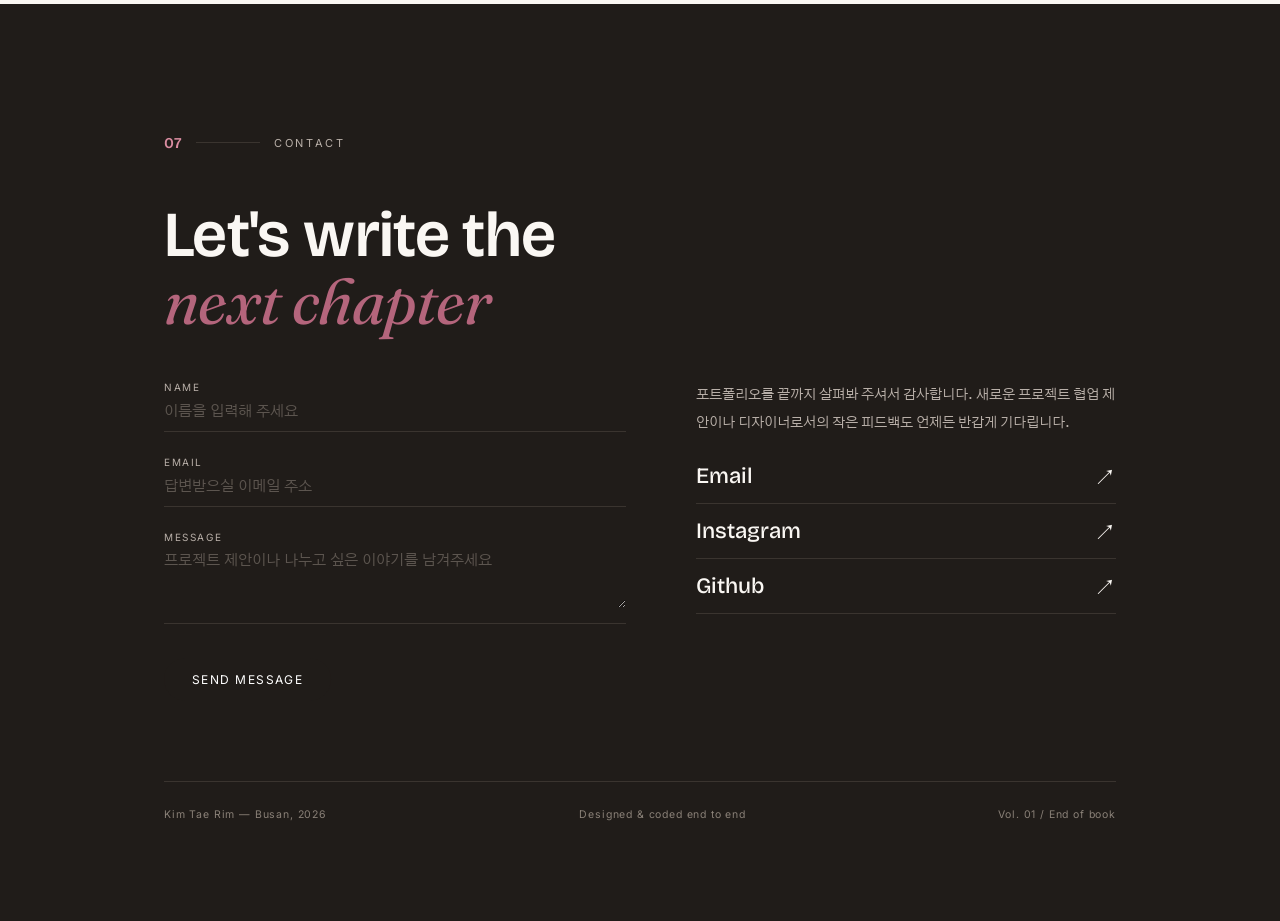
==== commit 92e2c541: "Add files via upload" ====
--- a/index.html
+++ b/index.html
@@ -76,24 +76,24 @@
     <div class="profile-spread">
       <div class="profile-photo reveal-left">
         <img src="./img/profile.png" alt="Tae Rim Profile" style="width:100%; height:100%; object-fit:cover; display:block;">
-        <span>Tae Rim, Busan</span>
+        <span>Visual Designer, Busan</span>
       </div>
       <div class="spine"></div>
       <div class="profile-text">
-        <p class="pull reveal">"생각한 아이디어가 화면에 제대로 그려질 때,<br>그리고 그게 <span>자연스럽게 쓰일 때</span> 가장 즐겁습니다."</p>
+        <p class="pull reveal">"새로운 아이디어를 발견하고,<br>그것을 <span>나만의 시각으로 표현하는 과정</span>을 좋아합니다."</p>
         
         <p class="body reveal">
-          기획하고 디자인하는 것에 그치지 않고, 직접 코드로 구현해서 화면에 생기를 불어넣는 일을 하고 있습니다. 처음 인상부터 사용자가 마우스를 움직일 때 느끼는 작은 디테일까지, 디자이너와 개발자의 시선을 모두 담아 자연스러운 흐름을 만듭니다.
+          동의대학교 시각디자인학과에서 디자인을 공부하며 웹디자인, 브랜드 디자인, 그래픽 디자인 등 다양한 작업을 경험하고 있습니다. 단순히 보기 좋은 결과물을 만드는 것을 넘어, 하나의 콘셉트와 이야기가 자연스럽게 전달되는 디자인을 고민합니다.
         </p>
         
         <p class="body reveal">
-          화려하게 과하기보다는 정돈된 화면 속에서 편안하게 스며드는 디자인을 좋아합니다. 작은 여백과 간격 하나에도 나름의 이유를 고민하며, 끝까지 책임감 있게 마감하는 과정 자체를 즐깁니다.
+          새로운 것을 배우고 직접 구현해 보는 것을 좋아하며, HTML·CSS·JavaScript를 활용한 웹 작업에도 관심을 가지고 있습니다. 익숙한 방식에 머무르기보다 다양한 시도와 경험을 통해 저만의 디자인 언어를 만들어가는 디자이너가 되고 싶습니다.
         </p>
 
         <div class="info-grid reveal">
-          <div><div class="n">12+</div><div class="l">Projects</div></div>
-          <div><div class="n">4yr</div><div class="l">Experience</div></div>
-          <div><div class="n">3</div><div class="l">Disciplines</div></div>
+          <div><div class="n">03</div><div class="l">Visual Design</div></div>
+          <div><div class="n">WEB</div><div class="l">HTML · CSS · JS</div></div>
+          <div><div class="n">∞</div><div class="l">Growing Designer</div></div>
         </div>
       </div>
     </div>
